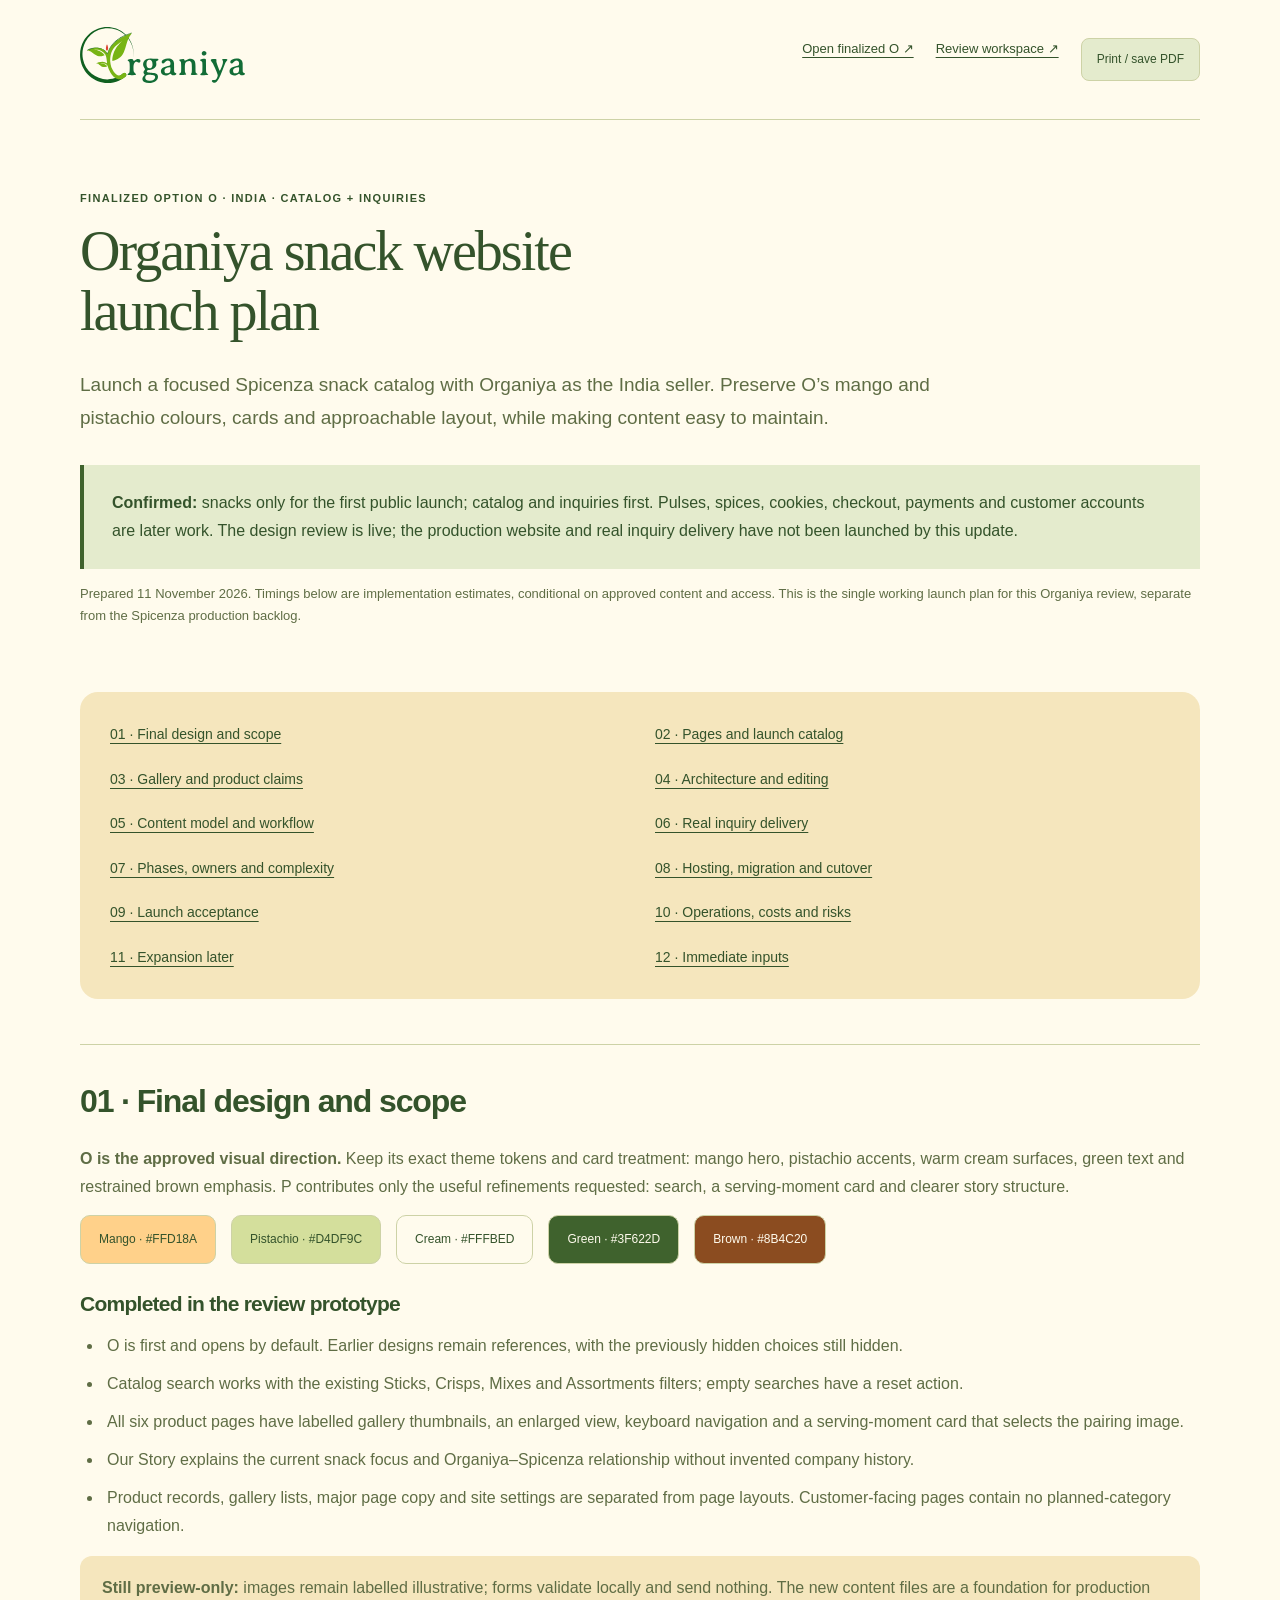
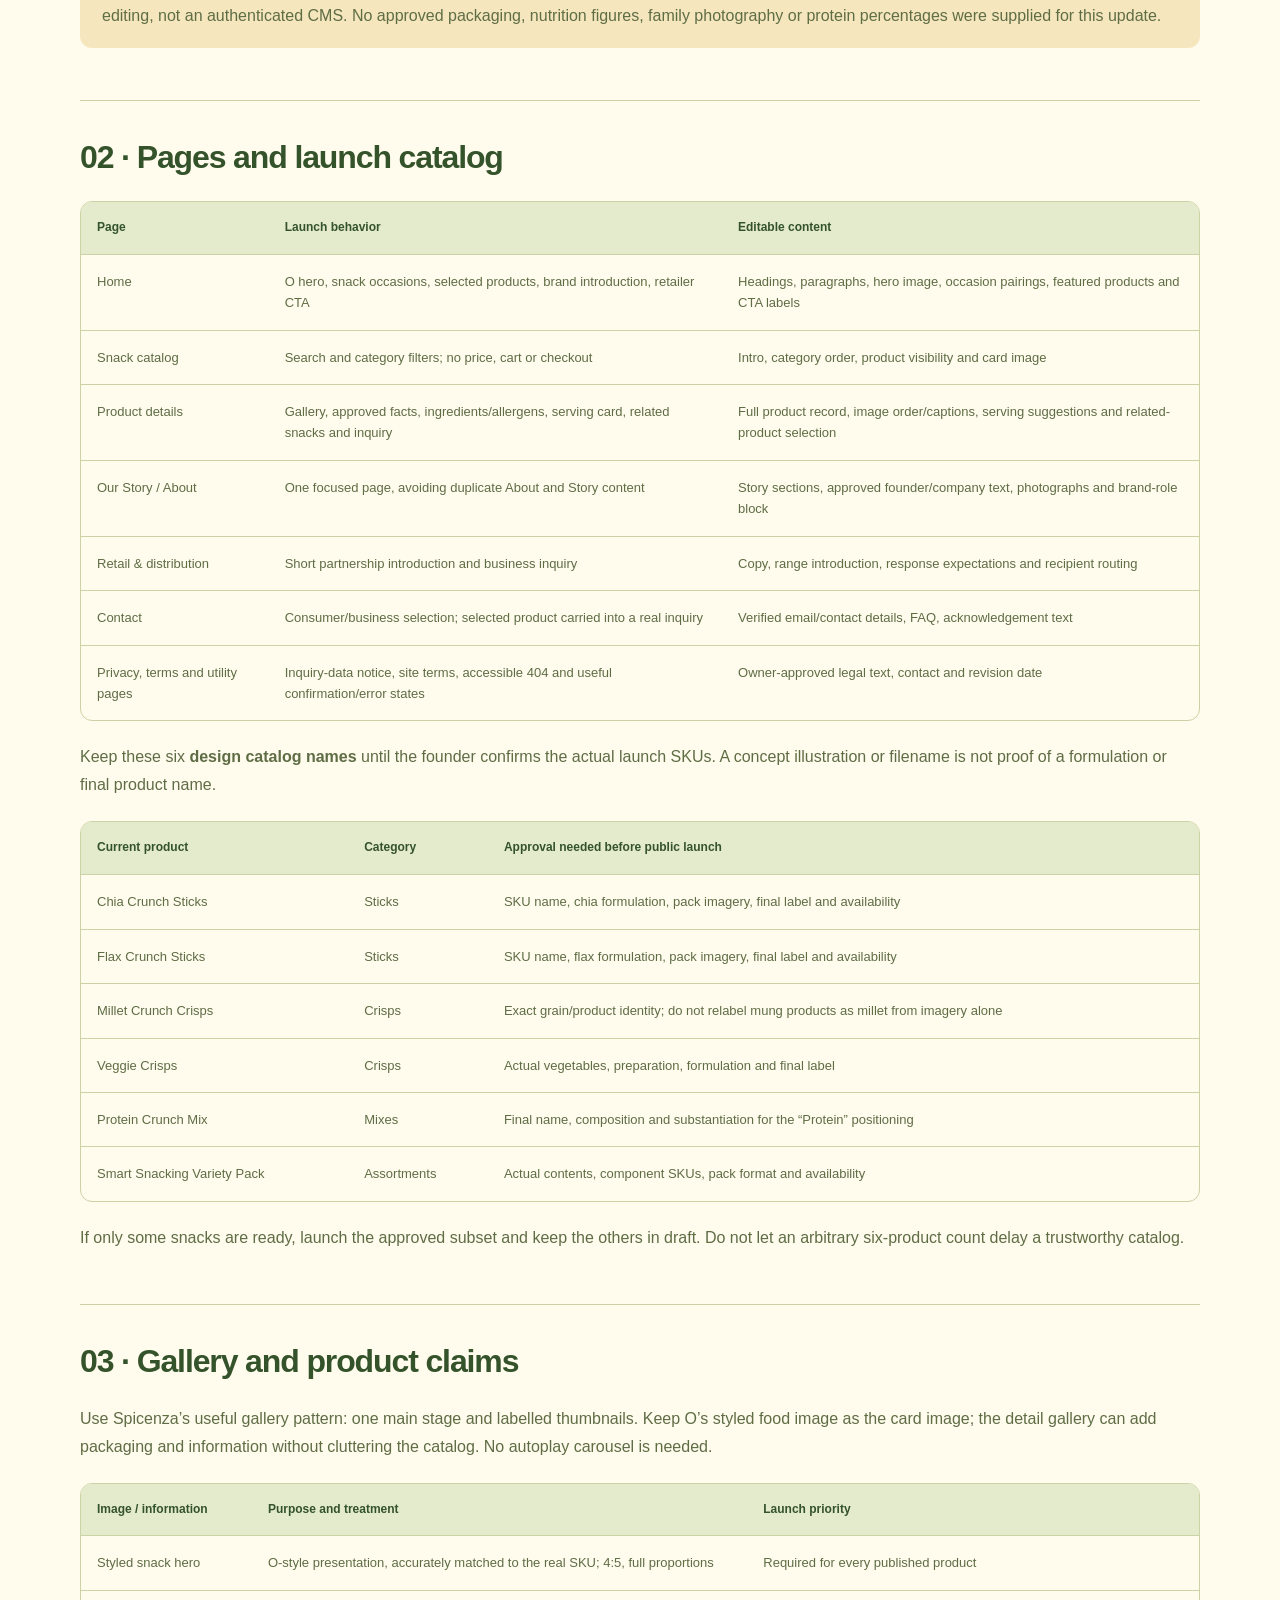
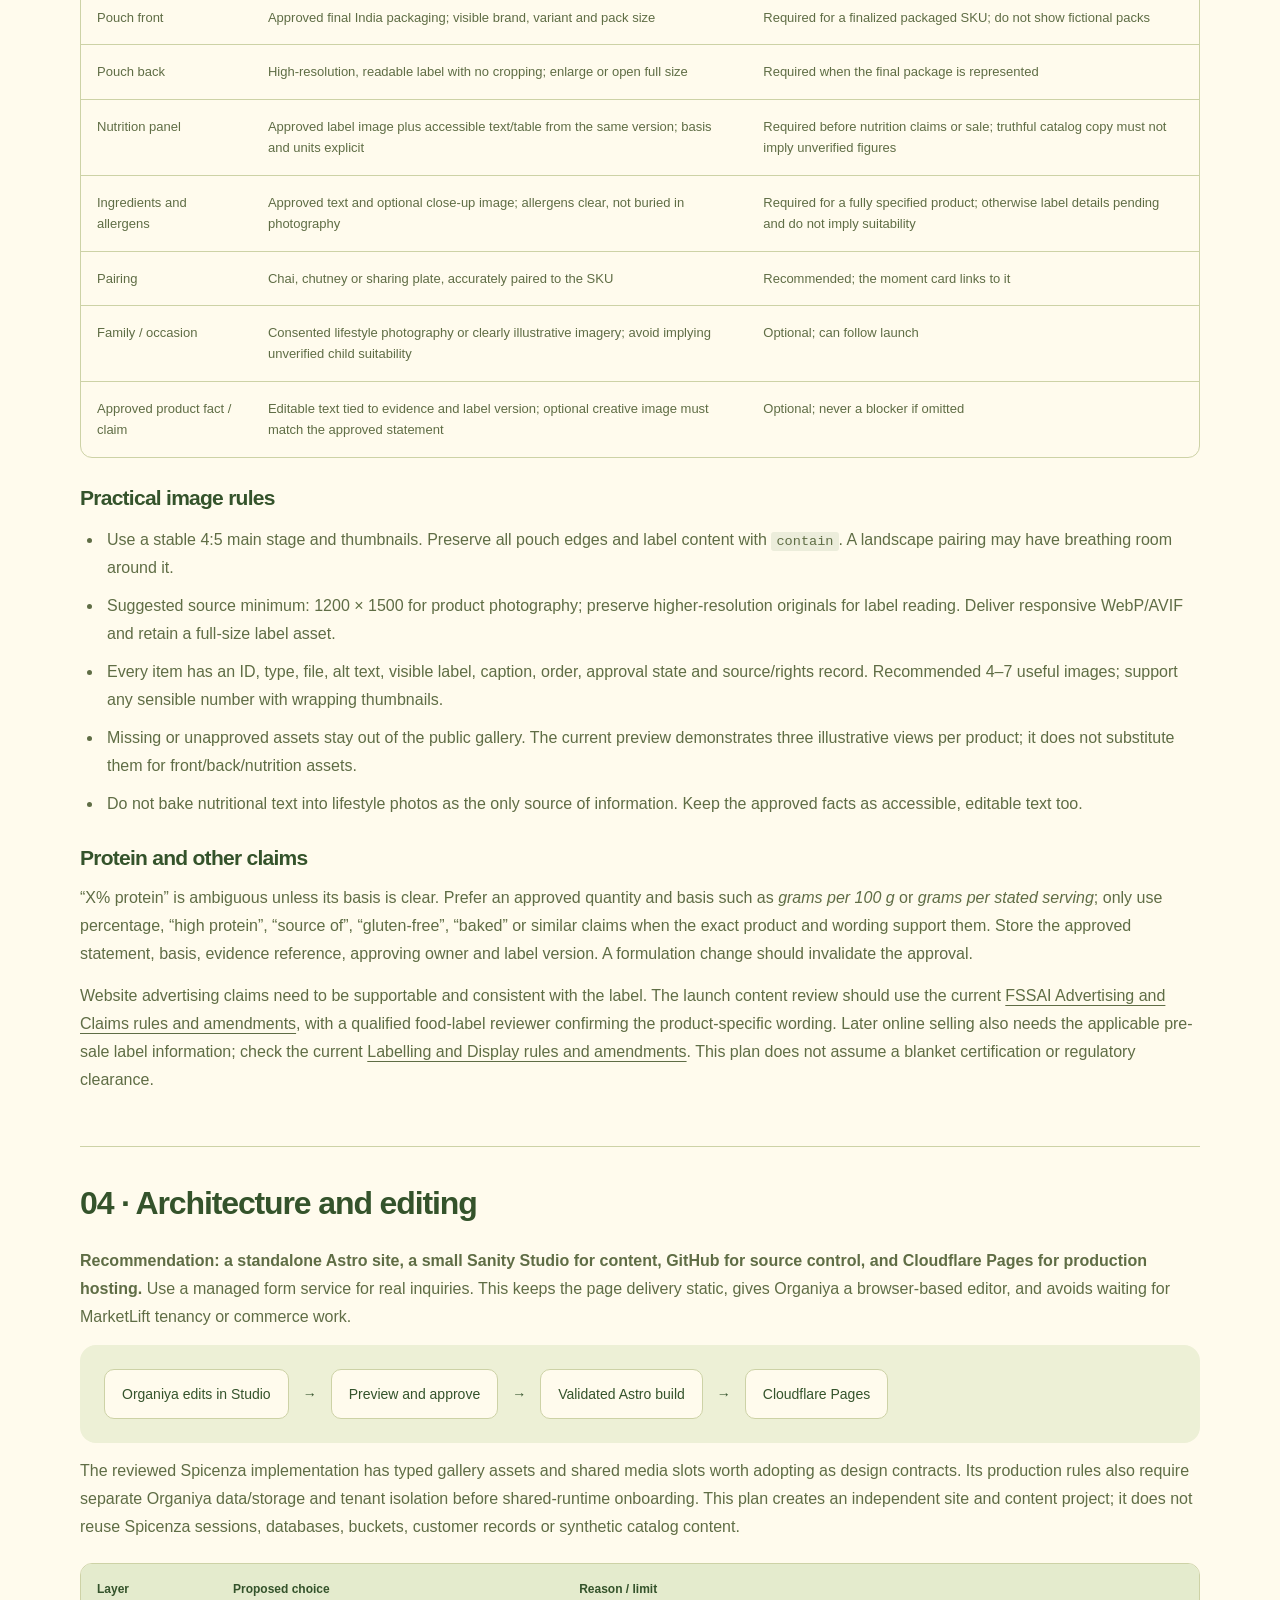
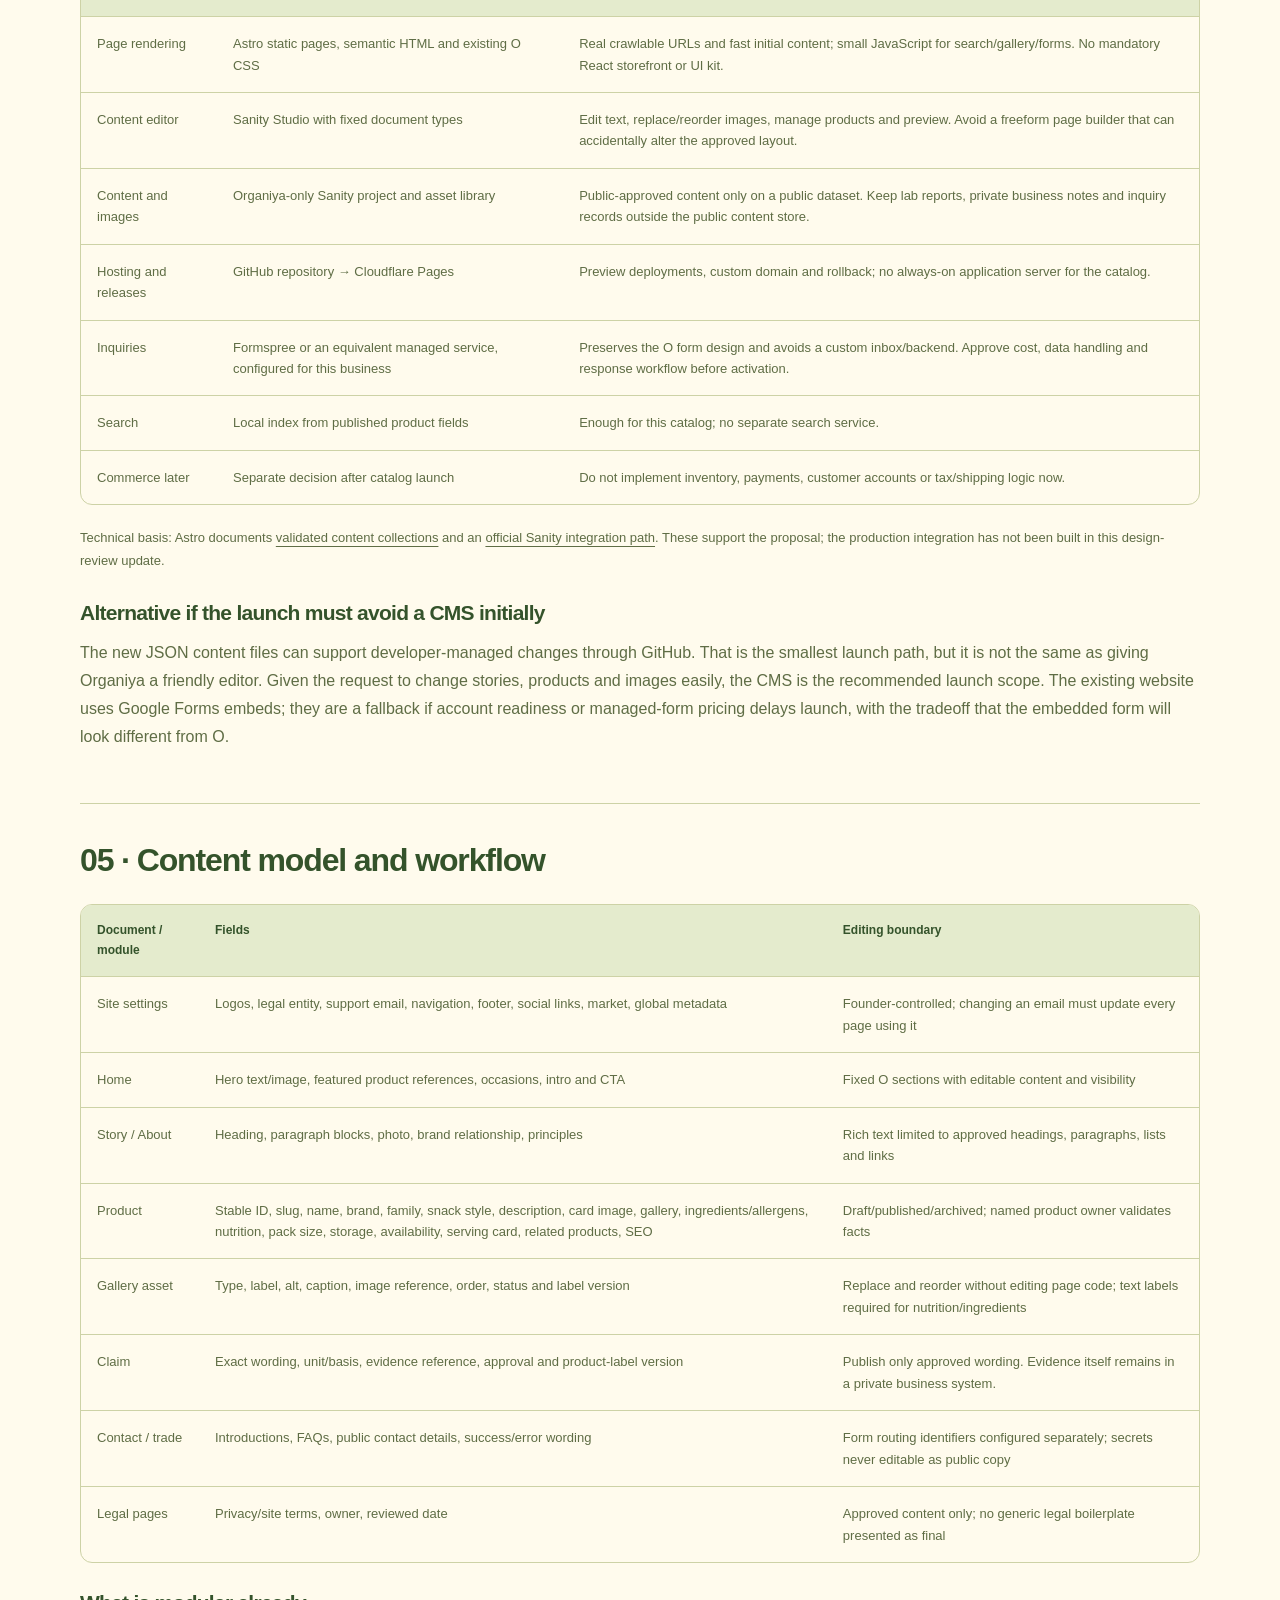
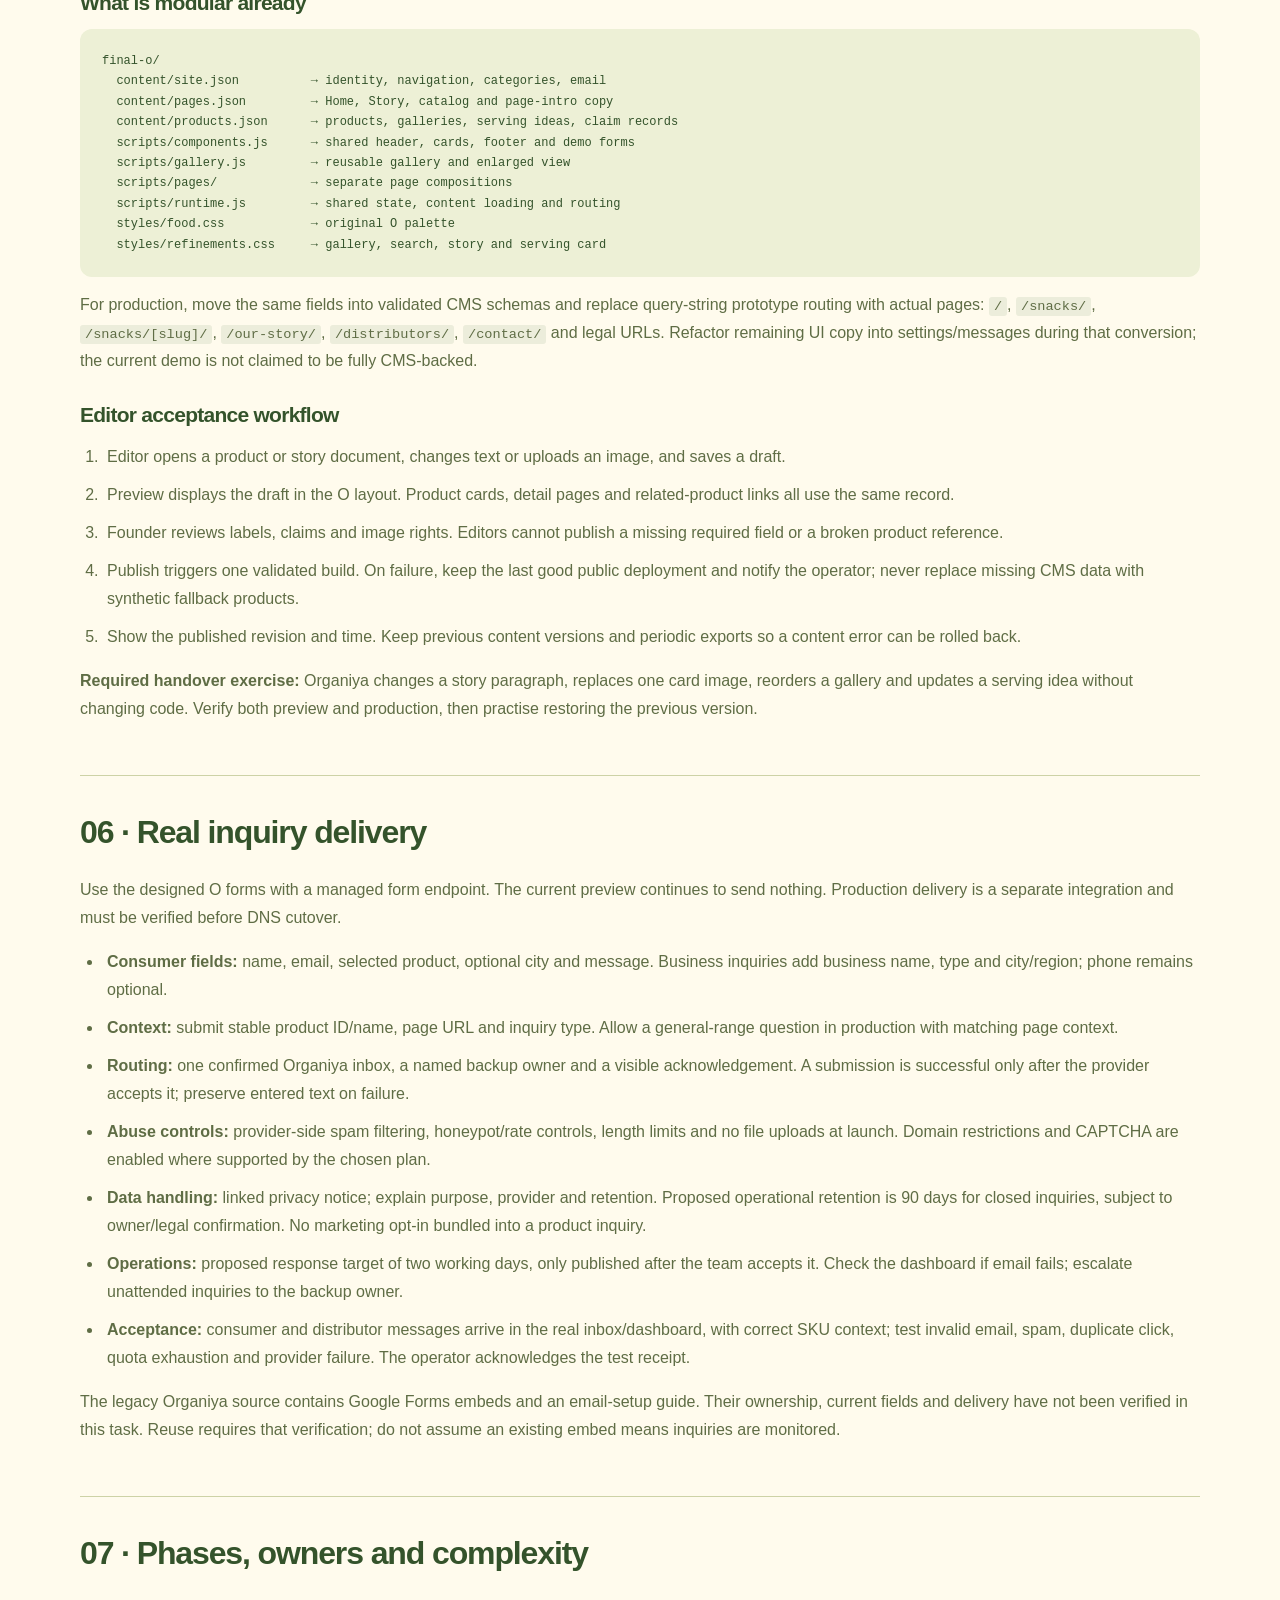
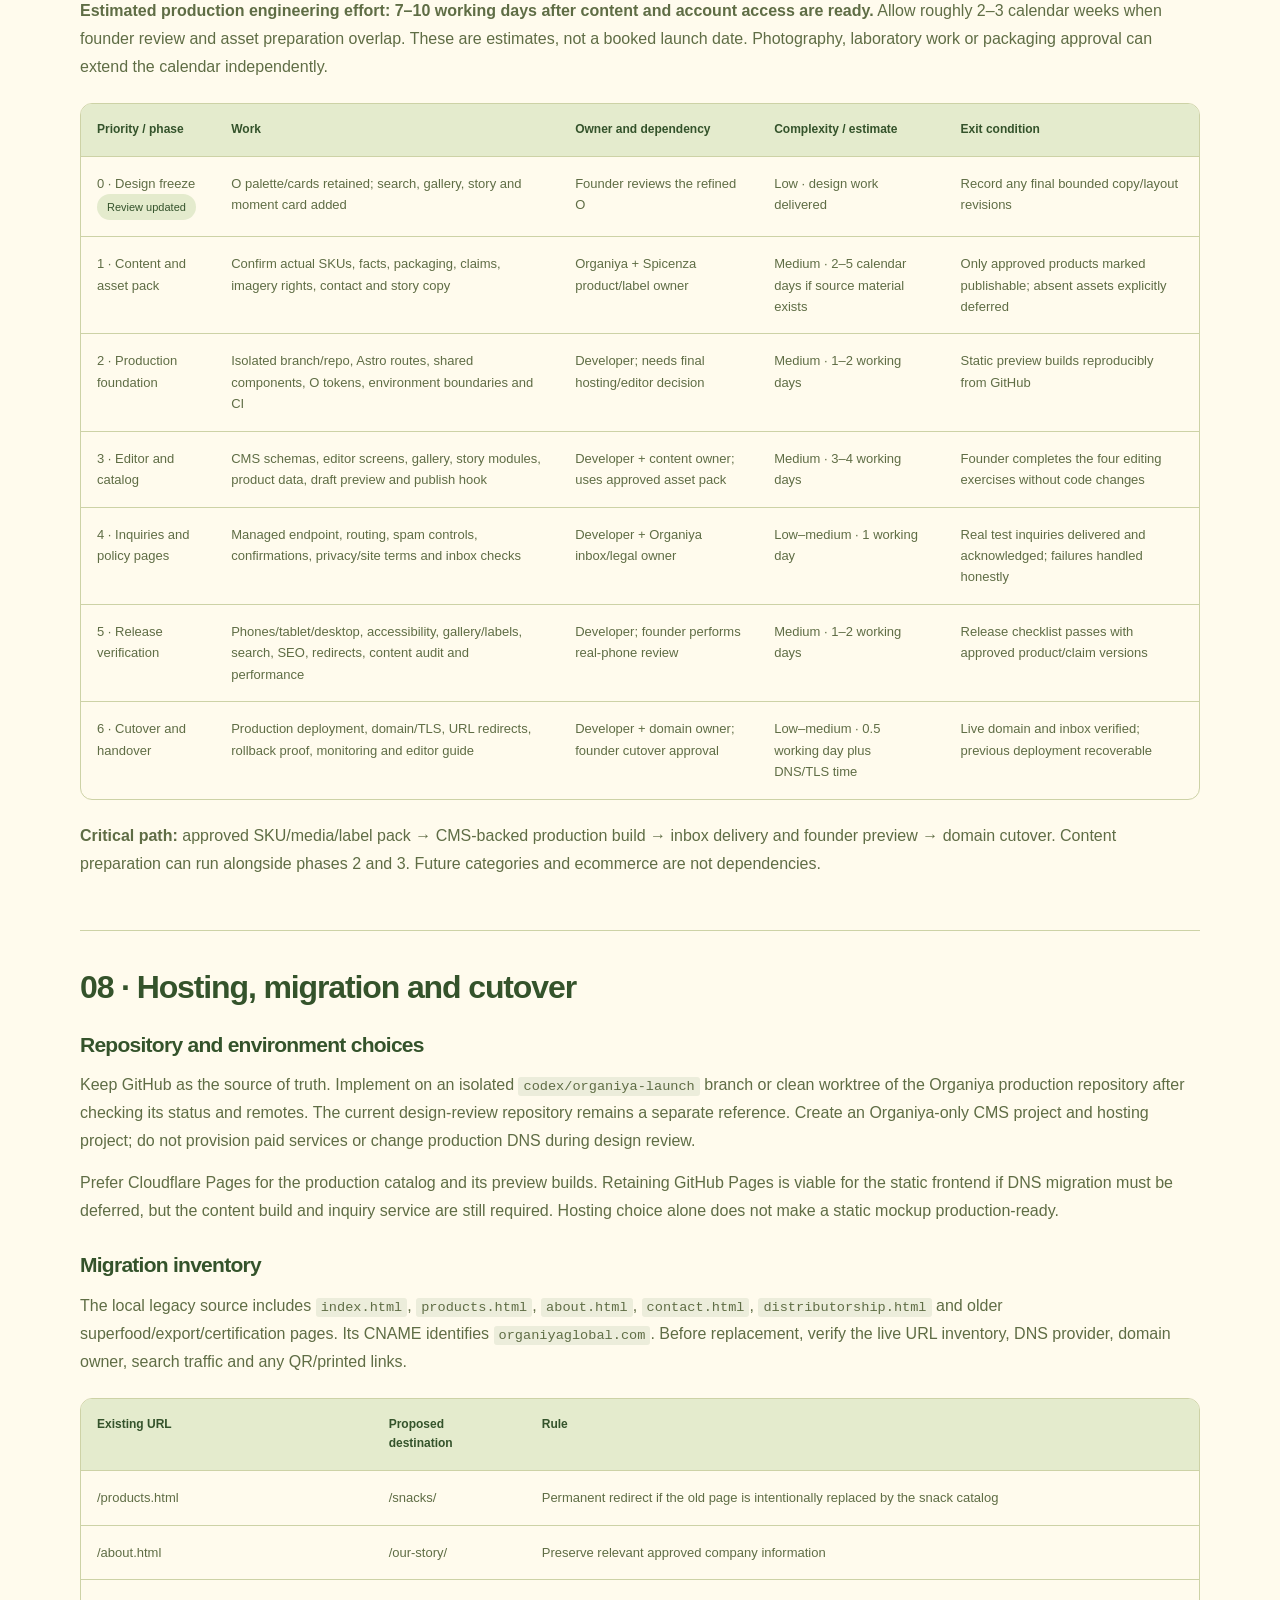
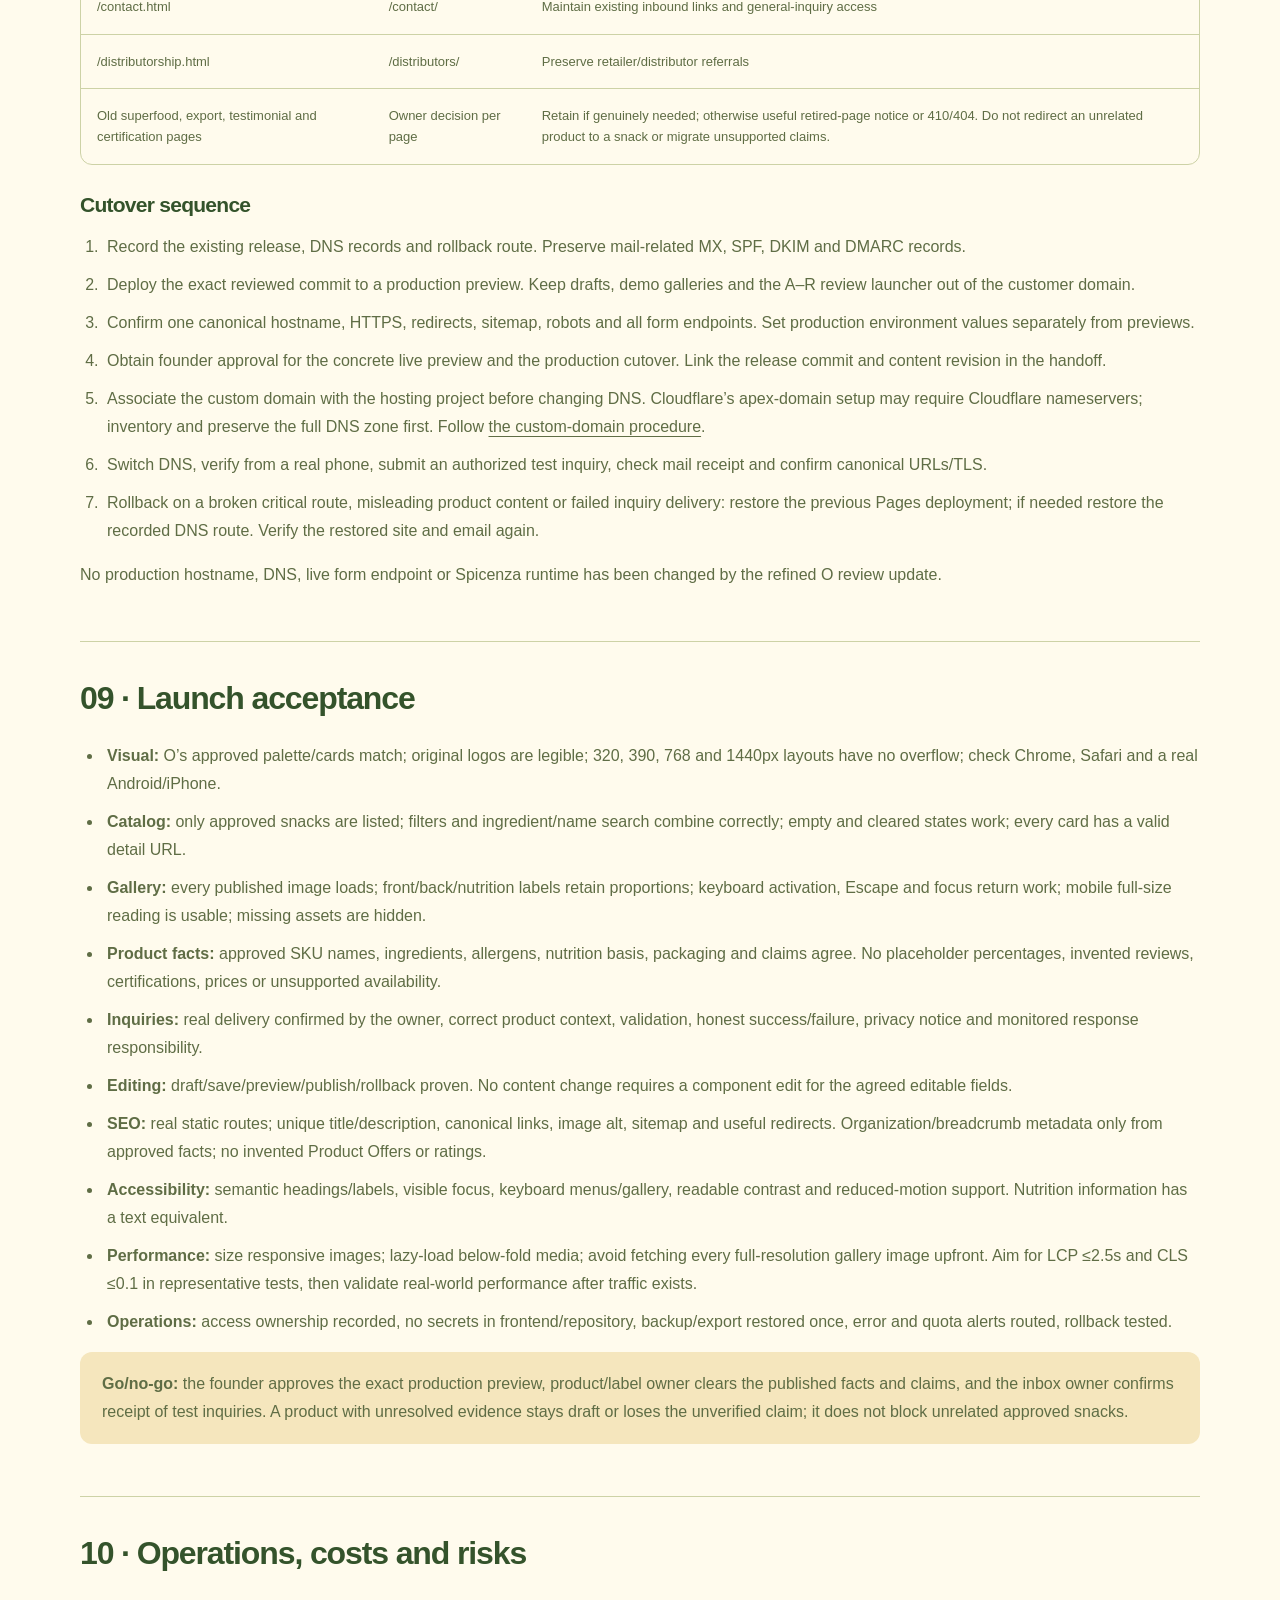
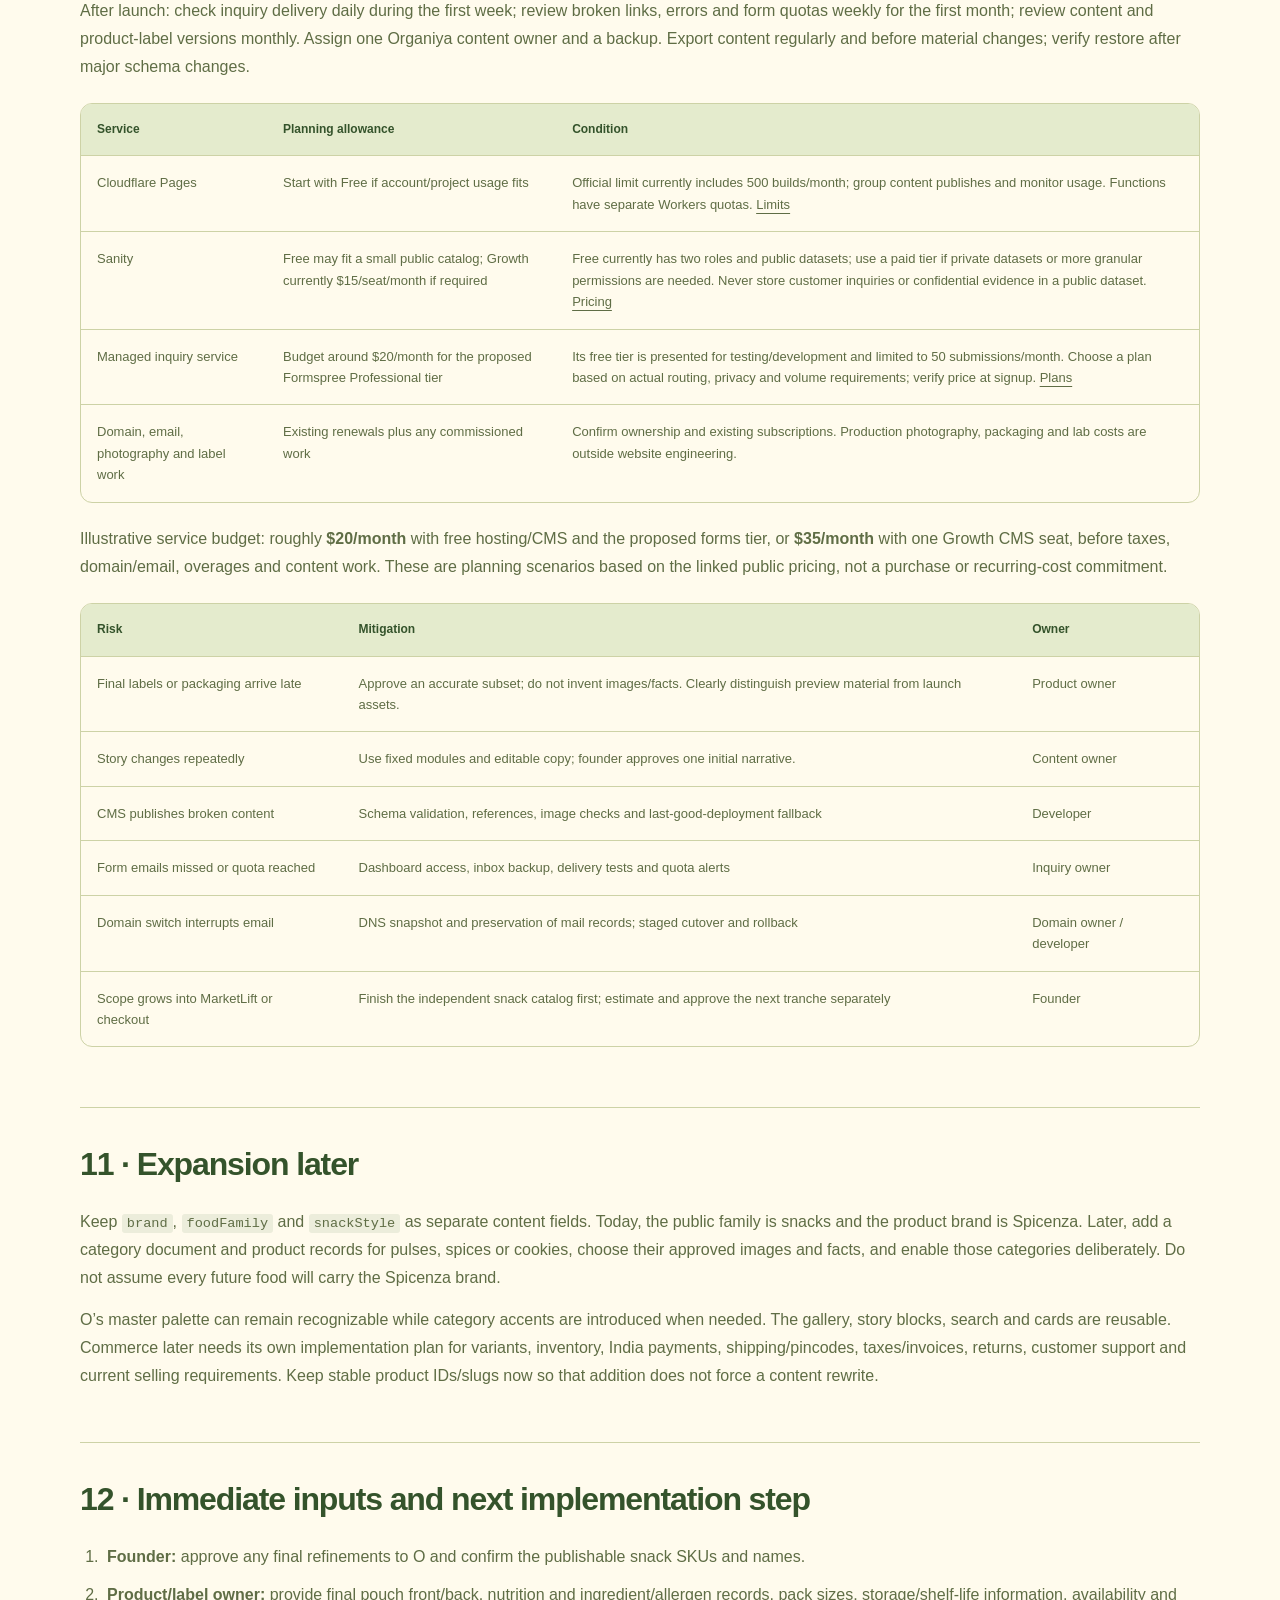
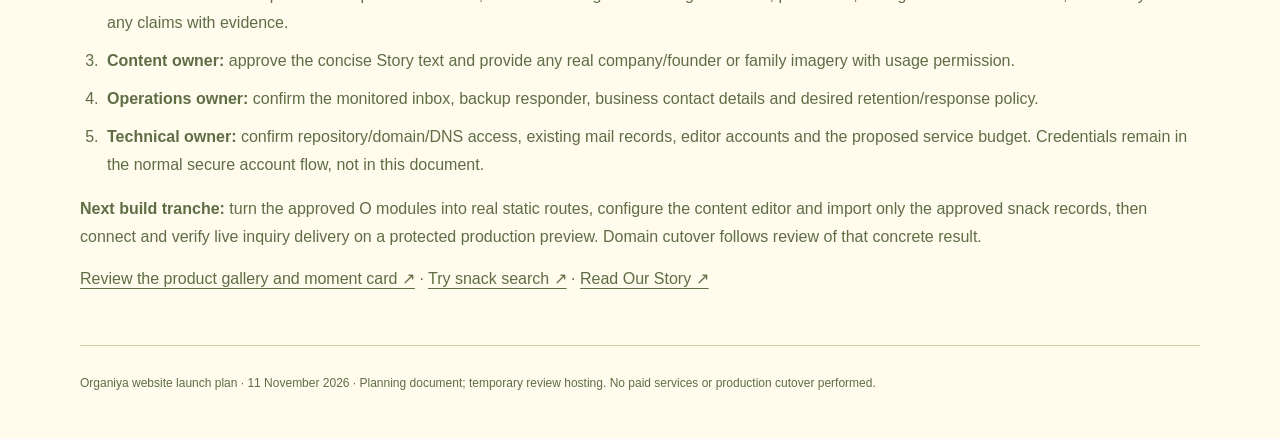
==== launch-plan.html @ dcb18a2d "Finalize Option O with modular content, product galleries and launch plan" ====
<!doctype html><html lang="en"><head><meta charset="utf-8"><meta name="viewport" content="width=device-width,initial-scale=1"><meta name="robots" content="noindex,nofollow,noarchive"><title>Organiya snack website launch plan</title><link rel="icon" href="assets/mark.svg"><style>
:root{--ink:#34532b;--muted:#5f6d45;--paper:#fffbed;--line:#cdd2a6;--sage:#e4ebcd;--mango:#ffd18a}*{box-sizing:border-box}html{scroll-behavior:smooth;scroll-padding-top:20px}body{margin:0;background:var(--paper);color:var(--ink);font:16px/1.75 -apple-system,BlinkMacSystemFont,'Helvetica Neue',Arial,sans-serif}a{color:inherit;text-underline-offset:4px}a:focus-visible,button:focus-visible{outline:3px solid #8b4c20;outline-offset:4px}header,main,footer{max-width:1120px;width:calc(100% - 64px);margin:auto}header{display:flex;justify-content:space-between;align-items:center;gap:25px;padding:27px 0;border-bottom:1px solid var(--line)}header img{width:165px;height:auto}header nav{display:flex;gap:22px;font-size:13px}h1,h2,h3{line-height:1.15;letter-spacing:-.035em}h1{font:56px/1.07 Georgia,serif;margin:14px 0 26px;max-width:850px}h2{font-size:32px;margin:0 0 25px}h3{font-size:21px;margin:28px 0 14px}p{margin:14px 0;color:var(--muted)}.intro{padding:55px 0 30px}.eyebrow{font-size:11px;letter-spacing:.12em;color:var(--ink);font-weight:600}.lead{font-size:19px;max-width:850px}.decision{padding:24px 28px;border-left:4px solid #3f622d;background:var(--sage);margin-top:30px}.decision p{margin:0;color:var(--ink)}.contents{display:grid;grid-template-columns:1fr 1fr;gap:10px 30px;padding:25px 30px;background:#f5e6bd;border-radius:18px;margin:20px 0 45px;font-size:14px}.contents a{padding:5px 0}section.chapter{padding:38px 0;border-top:1px solid var(--line)}.table-wrap{overflow:auto;margin:22px 0;border:1px solid var(--line);border-radius:12px}table{width:100%;border-collapse:collapse;font-size:13px;line-height:1.65}th,td{text-align:left;vertical-align:top;border-bottom:1px solid var(--line);padding:16px}th{background:var(--sage);font-size:12px;color:var(--ink)}tr:last-child td{border-bottom:0}td{color:var(--muted)}td strong{color:var(--ink)}ul,ol{padding-left:23px;color:var(--muted)}li{margin:10px 0;padding-left:4px}code{background:#eceddb;padding:2px 5px;border-radius:3px;font-size:.85em;overflow-wrap:anywhere}pre{white-space:pre-wrap;overflow-wrap:anywhere;line-height:1.7;background:#edf0d6;padding:22px;border-radius:12px;font-size:12px}.note{padding:18px 22px;background:#f5e6bd;border-radius:12px}.compact{font-size:13px}.flow{display:flex;flex-wrap:wrap;align-items:center;gap:14px;background:#edf0d6;padding:24px;border-radius:16px;font-size:14px}.flow span{background:var(--paper);border:1px solid var(--line);padding:12px 17px;border-radius:10px}.swatches{display:flex;gap:15px;flex-wrap:wrap}.swatches span{padding:13px 18px;border:1px solid var(--line);border-radius:10px;font-size:12px}.status{display:inline-block;padding:4px 10px;border-radius:15px;font-size:11px;background:var(--sage);color:var(--ink)}footer{border-top:1px solid var(--line);padding:27px 0 45px;font-size:12px;color:var(--muted)}button{border:1px solid var(--line);background:var(--sage);color:var(--ink);border-radius:8px;padding:10px 15px;font:inherit;font-size:12px;cursor:pointer}@media(max-width:700px){header,main,footer{width:calc(100% - 36px)}header{align-items:start}header img{width:125px}header nav{display:grid;gap:8px;font-size:11px}h1{font-size:39px}.intro{padding-top:34px}.lead{font-size:16px}.contents{grid-template-columns:1fr;padding:20px}.decision{padding:20px}h2{font-size:28px}h3{font-size:21px}body{font-size:15px}.table-wrap table{min-width:680px}.flow{gap:10px;padding:17px}.flow span{font-size:12px}.chapter{overflow-wrap:anywhere}}@media print{body{font-size:10pt;background:white;color:#222}header nav,.contents,button{display:none}header,main,footer{width:100%;max-width:none}h1{font-size:30pt}h2{font-size:20pt}.intro{padding:20px 0}section.chapter{padding:20px 0}h2,h3{break-after:avoid}tr,.decision,.note{break-inside:avoid}.table-wrap{overflow:visible}table{font-size:8.5pt}th,td{padding:9px}.table-wrap table{min-width:0}a{text-decoration:none}p,td,li{color:#333}}
</style></head><body><header><a href="./"><img src="assets/logo.svg" alt="Organiya"></a><nav aria-label="Plan navigation"><a href="final-o/site.html?design=o">Open finalized O ↗</a><a href="./">Review workspace ↗</a><button onclick="window.print()">Print / save PDF</button></nav></header><main>
<section class="intro"><p class="eyebrow">FINALIZED OPTION O · INDIA · CATALOG + INQUIRIES</p><h1>Organiya snack website<br>launch plan</h1><p class="lead">Launch a focused Spicenza snack catalog with Organiya as the India seller. Preserve O’s mango and pistachio colours, cards and approachable layout, while making content easy to maintain.</p><div class="decision"><p><strong>Confirmed:</strong> snacks only for the first public launch; catalog and inquiries first. Pulses, spices, cookies, checkout, payments and customer accounts are later work. The design review is live; the production website and real inquiry delivery have not been launched by this update.</p></div><p class="compact">Prepared 11 November 2026. Timings below are implementation estimates, conditional on approved content and access. This is the single working launch plan for this Organiya review, separate from the Spicenza production backlog.</p></section>
<nav class="contents" aria-label="Plan contents"><a href="#design">01 · Final design and scope</a><a href="#pages">02 · Pages and launch catalog</a><a href="#gallery">03 · Gallery and product claims</a><a href="#architecture">04 · Architecture and editing</a><a href="#content">05 · Content model and workflow</a><a href="#inquiries">06 · Real inquiry delivery</a><a href="#phases">07 · Phases, owners and complexity</a><a href="#cutover">08 · Hosting, migration and cutover</a><a href="#quality">09 · Launch acceptance</a><a href="#operations">10 · Operations, costs and risks</a><a href="#later">11 · Expansion later</a><a href="#inputs">12 · Immediate inputs</a></nav>
<section id="design" class="chapter"><h2>01 · Final design and scope</h2><p><strong>O is the approved visual direction.</strong> Keep its exact theme tokens and card treatment: mango hero, pistachio accents, warm cream surfaces, green text and restrained brown emphasis. P contributes only the useful refinements requested: search, a serving-moment card and clearer story structure.</p><div class="swatches"><span style="background:#ffd18a">Mango · #FFD18A</span><span style="background:#d4df9c">Pistachio · #D4DF9C</span><span style="background:#fffbed">Cream · #FFFBED</span><span style="background:#3f622d;color:#fffbed">Green · #3F622D</span><span style="background:#8b4c20;color:#fffbed">Brown · #8B4C20</span></div><h3>Completed in the review prototype</h3><ul><li>O is first and opens by default. Earlier designs remain references, with the previously hidden choices still hidden.</li><li>Catalog search works with the existing Sticks, Crisps, Mixes and Assortments filters; empty searches have a reset action.</li><li>All six product pages have labelled gallery thumbnails, an enlarged view, keyboard navigation and a serving-moment card that selects the pairing image.</li><li>Our Story explains the current snack focus and Organiya–Spicenza relationship without invented company history.</li><li>Product records, gallery lists, major page copy and site settings are separated from page layouts. Customer-facing pages contain no planned-category navigation.</li></ul><p class="note"><strong>Still preview-only:</strong> images remain labelled illustrative; forms validate locally and send nothing. The new content files are a foundation for production editing, not an authenticated CMS. No approved packaging, nutrition figures, family photography or protein percentages were supplied for this update.</p></section>
<section id="pages" class="chapter"><h2>02 · Pages and launch catalog</h2><div class="table-wrap"><table><thead><tr><th>Page</th><th>Launch behavior</th><th>Editable content</th></tr></thead><tbody><tr><td>Home</td><td>O hero, snack occasions, selected products, brand introduction, retailer CTA</td><td>Headings, paragraphs, hero image, occasion pairings, featured products and CTA labels</td></tr><tr><td>Snack catalog</td><td>Search and category filters; no price, cart or checkout</td><td>Intro, category order, product visibility and card image</td></tr><tr><td>Product details</td><td>Gallery, approved facts, ingredients/allergens, serving card, related snacks and inquiry</td><td>Full product record, image order/captions, serving suggestions and related-product selection</td></tr><tr><td>Our Story / About</td><td>One focused page, avoiding duplicate About and Story content</td><td>Story sections, approved founder/company text, photographs and brand-role block</td></tr><tr><td>Retail & distribution</td><td>Short partnership introduction and business inquiry</td><td>Copy, range introduction, response expectations and recipient routing</td></tr><tr><td>Contact</td><td>Consumer/business selection; selected product carried into a real inquiry</td><td>Verified email/contact details, FAQ, acknowledgement text</td></tr><tr><td>Privacy, terms and utility pages</td><td>Inquiry-data notice, site terms, accessible 404 and useful confirmation/error states</td><td>Owner-approved legal text, contact and revision date</td></tr></tbody></table></div><p>Keep these six <strong>design catalog names</strong> until the founder confirms the actual launch SKUs. A concept illustration or filename is not proof of a formulation or final product name.</p><div class="table-wrap"><table><thead><tr><th>Current product</th><th>Category</th><th>Approval needed before public launch</th></tr></thead><tbody><tr><td>Chia Crunch Sticks</td><td>Sticks</td><td>SKU name, chia formulation, pack imagery, final label and availability</td></tr><tr><td>Flax Crunch Sticks</td><td>Sticks</td><td>SKU name, flax formulation, pack imagery, final label and availability</td></tr><tr><td>Millet Crunch Crisps</td><td>Crisps</td><td>Exact grain/product identity; do not relabel mung products as millet from imagery alone</td></tr><tr><td>Veggie Crisps</td><td>Crisps</td><td>Actual vegetables, preparation, formulation and final label</td></tr><tr><td>Protein Crunch Mix</td><td>Mixes</td><td>Final name, composition and substantiation for the “Protein” positioning</td></tr><tr><td>Smart Snacking Variety Pack</td><td>Assortments</td><td>Actual contents, component SKUs, pack format and availability</td></tr></tbody></table></div><p>If only some snacks are ready, launch the approved subset and keep the others in draft. Do not let an arbitrary six-product count delay a trustworthy catalog.</p></section>
<section id="gallery" class="chapter"><h2>03 · Gallery and product claims</h2><p>Use Spicenza’s useful gallery pattern: one main stage and labelled thumbnails. Keep O’s styled food image as the card image; the detail gallery can add packaging and information without cluttering the catalog. No autoplay carousel is needed.</p><div class="table-wrap"><table><thead><tr><th>Image / information</th><th>Purpose and treatment</th><th>Launch priority</th></tr></thead><tbody><tr><td>Styled snack hero</td><td>O-style presentation, accurately matched to the real SKU; 4:5, full proportions</td><td>Required for every published product</td></tr><tr><td>Pouch front</td><td>Approved final India packaging; visible brand, variant and pack size</td><td>Required for a finalized packaged SKU; do not show fictional packs</td></tr><tr><td>Pouch back</td><td>High-resolution, readable label with no cropping; enlarge or open full size</td><td>Required when the final package is represented</td></tr><tr><td>Nutrition panel</td><td>Approved label image plus accessible text/table from the same version; basis and units explicit</td><td>Required before nutrition claims or sale; truthful catalog copy must not imply unverified figures</td></tr><tr><td>Ingredients and allergens</td><td>Approved text and optional close-up image; allergens clear, not buried in photography</td><td>Required for a fully specified product; otherwise label details pending and do not imply suitability</td></tr><tr><td>Pairing</td><td>Chai, chutney or sharing plate, accurately paired to the SKU</td><td>Recommended; the moment card links to it</td></tr><tr><td>Family / occasion</td><td>Consented lifestyle photography or clearly illustrative imagery; avoid implying unverified child suitability</td><td>Optional; can follow launch</td></tr><tr><td>Approved product fact / claim</td><td>Editable text tied to evidence and label version; optional creative image must match the approved statement</td><td>Optional; never a blocker if omitted</td></tr></tbody></table></div><h3>Practical image rules</h3><ul><li>Use a stable 4:5 main stage and thumbnails. Preserve all pouch edges and label content with <code>contain</code>. A landscape pairing may have breathing room around it.</li><li>Suggested source minimum: 1200 × 1500 for product photography; preserve higher-resolution originals for label reading. Deliver responsive WebP/AVIF and retain a full-size label asset.</li><li>Every item has an ID, type, file, alt text, visible label, caption, order, approval state and source/rights record. Recommended 4–7 useful images; support any sensible number with wrapping thumbnails.</li><li>Missing or unapproved assets stay out of the public gallery. The current preview demonstrates three illustrative views per product; it does not substitute them for front/back/nutrition assets.</li><li>Do not bake nutritional text into lifestyle photos as the only source of information. Keep the approved facts as accessible, editable text too.</li></ul><h3>Protein and other claims</h3><p>“X% protein” is ambiguous unless its basis is clear. Prefer an approved quantity and basis such as <em>grams per 100 g</em> or <em>grams per stated serving</em>; only use percentage, “high protein”, “source of”, “gluten-free”, “baked” or similar claims when the exact product and wording support them. Store the approved statement, basis, evidence reference, approving owner and label version. A formulation change should invalidate the approval.</p><p>Website advertising claims need to be supportable and consistent with the label. The launch content review should use the current <a href="https://fssai.gov.in/food-law/regulations/amendments/advertising-claims">FSSAI Advertising and Claims rules and amendments</a>, with a qualified food-label reviewer confirming the product-specific wording. Later online selling also needs the applicable pre-sale label information; check the current <a href="https://www.fssai.gov.in/food-law/regulations/amendments/labelling-display">Labelling and Display rules and amendments</a>. This plan does not assume a blanket certification or regulatory clearance.</p></section>
<section id="architecture" class="chapter"><h2>04 · Architecture and editing</h2><p><strong>Recommendation: a standalone Astro site, a small Sanity Studio for content, GitHub for source control, and Cloudflare Pages for production hosting.</strong> Use a managed form service for real inquiries. This keeps the page delivery static, gives Organiya a browser-based editor, and avoids waiting for MarketLift tenancy or commerce work.</p><div class="flow" aria-label="Proposed content publishing flow"><span>Organiya edits in Studio</span> → <span>Preview and approve</span> → <span>Validated Astro build</span> → <span>Cloudflare Pages</span></div><p>The reviewed Spicenza implementation has typed gallery assets and shared media slots worth adopting as design contracts. Its production rules also require separate Organiya data/storage and tenant isolation before shared-runtime onboarding. This plan creates an independent site and content project; it does not reuse Spicenza sessions, databases, buckets, customer records or synthetic catalog content.</p><div class="table-wrap"><table><thead><tr><th>Layer</th><th>Proposed choice</th><th>Reason / limit</th></tr></thead><tbody><tr><td>Page rendering</td><td>Astro static pages, semantic HTML and existing O CSS</td><td>Real crawlable URLs and fast initial content; small JavaScript for search/gallery/forms. No mandatory React storefront or UI kit.</td></tr><tr><td>Content editor</td><td>Sanity Studio with fixed document types</td><td>Edit text, replace/reorder images, manage products and preview. Avoid a freeform page builder that can accidentally alter the approved layout.</td></tr><tr><td>Content and images</td><td>Organiya-only Sanity project and asset library</td><td>Public-approved content only on a public dataset. Keep lab reports, private business notes and inquiry records outside the public content store.</td></tr><tr><td>Hosting and releases</td><td>GitHub repository → Cloudflare Pages</td><td>Preview deployments, custom domain and rollback; no always-on application server for the catalog.</td></tr><tr><td>Inquiries</td><td>Formspree or an equivalent managed service, configured for this business</td><td>Preserves the O form design and avoids a custom inbox/backend. Approve cost, data handling and response workflow before activation.</td></tr><tr><td>Search</td><td>Local index from published product fields</td><td>Enough for this catalog; no separate search service.</td></tr><tr><td>Commerce later</td><td>Separate decision after catalog launch</td><td>Do not implement inventory, payments, customer accounts or tax/shipping logic now.</td></tr></tbody></table></div><p class="compact">Technical basis: Astro documents <a href="https://docs.astro.build/en/guides/content-collections/">validated content collections</a> and an <a href="https://docs.astro.build/en/guides/cms/sanity/">official Sanity integration path</a>. These support the proposal; the production integration has not been built in this design-review update.</p><h3>Alternative if the launch must avoid a CMS initially</h3><p>The new JSON content files can support developer-managed changes through GitHub. That is the smallest launch path, but it is not the same as giving Organiya a friendly editor. Given the request to change stories, products and images easily, the CMS is the recommended launch scope. The existing website uses Google Forms embeds; they are a fallback if account readiness or managed-form pricing delays launch, with the tradeoff that the embedded form will look different from O.</p></section>
<section id="content" class="chapter"><h2>05 · Content model and workflow</h2><div class="table-wrap"><table><thead><tr><th>Document / module</th><th>Fields</th><th>Editing boundary</th></tr></thead><tbody><tr><td>Site settings</td><td>Logos, legal entity, support email, navigation, footer, social links, market, global metadata</td><td>Founder-controlled; changing an email must update every page using it</td></tr><tr><td>Home</td><td>Hero text/image, featured product references, occasions, intro and CTA</td><td>Fixed O sections with editable content and visibility</td></tr><tr><td>Story / About</td><td>Heading, paragraph blocks, photo, brand relationship, principles</td><td>Rich text limited to approved headings, paragraphs, lists and links</td></tr><tr><td>Product</td><td>Stable ID, slug, name, brand, family, snack style, description, card image, gallery, ingredients/allergens, nutrition, pack size, storage, availability, serving card, related products, SEO</td><td>Draft/published/archived; named product owner validates facts</td></tr><tr><td>Gallery asset</td><td>Type, label, alt, caption, image reference, order, status and label version</td><td>Replace and reorder without editing page code; text labels required for nutrition/ingredients</td></tr><tr><td>Claim</td><td>Exact wording, unit/basis, evidence reference, approval and product-label version</td><td>Publish only approved wording. Evidence itself remains in a private business system.</td></tr><tr><td>Contact / trade</td><td>Introductions, FAQs, public contact details, success/error wording</td><td>Form routing identifiers configured separately; secrets never editable as public copy</td></tr><tr><td>Legal pages</td><td>Privacy/site terms, owner, reviewed date</td><td>Approved content only; no generic legal boilerplate presented as final</td></tr></tbody></table></div><h3>What is modular already</h3><pre>final-o/
  content/site.json          → identity, navigation, categories, email
  content/pages.json         → Home, Story, catalog and page-intro copy
  content/products.json      → products, galleries, serving ideas, claim records
  scripts/components.js      → shared header, cards, footer and demo forms
  scripts/gallery.js         → reusable gallery and enlarged view
  scripts/pages/             → separate page compositions
  scripts/runtime.js         → shared state, content loading and routing
  styles/food.css            → original O palette
  styles/refinements.css     → gallery, search, story and serving card</pre><p>For production, move the same fields into validated CMS schemas and replace query-string prototype routing with actual pages: <code>/</code>, <code>/snacks/</code>, <code>/snacks/[slug]/</code>, <code>/our-story/</code>, <code>/distributors/</code>, <code>/contact/</code> and legal URLs. Refactor remaining UI copy into settings/messages during that conversion; the current demo is not claimed to be fully CMS-backed.</p><h3>Editor acceptance workflow</h3><ol><li>Editor opens a product or story document, changes text or uploads an image, and saves a draft.</li><li>Preview displays the draft in the O layout. Product cards, detail pages and related-product links all use the same record.</li><li>Founder reviews labels, claims and image rights. Editors cannot publish a missing required field or a broken product reference.</li><li>Publish triggers one validated build. On failure, keep the last good public deployment and notify the operator; never replace missing CMS data with synthetic fallback products.</li><li>Show the published revision and time. Keep previous content versions and periodic exports so a content error can be rolled back.</li></ol><p><strong>Required handover exercise:</strong> Organiya changes a story paragraph, replaces one card image, reorders a gallery and updates a serving idea without changing code. Verify both preview and production, then practise restoring the previous version.</p></section>
<section id="inquiries" class="chapter"><h2>06 · Real inquiry delivery</h2><p>Use the designed O forms with a managed form endpoint. The current preview continues to send nothing. Production delivery is a separate integration and must be verified before DNS cutover.</p><ul><li><strong>Consumer fields:</strong> name, email, selected product, optional city and message. Business inquiries add business name, type and city/region; phone remains optional.</li><li><strong>Context:</strong> submit stable product ID/name, page URL and inquiry type. Allow a general-range question in production with matching page context.</li><li><strong>Routing:</strong> one confirmed Organiya inbox, a named backup owner and a visible acknowledgement. A submission is successful only after the provider accepts it; preserve entered text on failure.</li><li><strong>Abuse controls:</strong> provider-side spam filtering, honeypot/rate controls, length limits and no file uploads at launch. Domain restrictions and CAPTCHA are enabled where supported by the chosen plan.</li><li><strong>Data handling:</strong> linked privacy notice; explain purpose, provider and retention. Proposed operational retention is 90 days for closed inquiries, subject to owner/legal confirmation. No marketing opt-in bundled into a product inquiry.</li><li><strong>Operations:</strong> proposed response target of two working days, only published after the team accepts it. Check the dashboard if email fails; escalate unattended inquiries to the backup owner.</li><li><strong>Acceptance:</strong> consumer and distributor messages arrive in the real inbox/dashboard, with correct SKU context; test invalid email, spam, duplicate click, quota exhaustion and provider failure. The operator acknowledges the test receipt.</li></ul><p>The legacy Organiya source contains Google Forms embeds and an email-setup guide. Their ownership, current fields and delivery have not been verified in this task. Reuse requires that verification; do not assume an existing embed means inquiries are monitored.</p></section>
<section id="phases" class="chapter"><h2>07 · Phases, owners and complexity</h2><p><strong>Estimated production engineering effort: 7–10 working days after content and account access are ready.</strong> Allow roughly 2–3 calendar weeks when founder review and asset preparation overlap. These are estimates, not a booked launch date. Photography, laboratory work or packaging approval can extend the calendar independently.</p><div class="table-wrap"><table><thead><tr><th>Priority / phase</th><th>Work</th><th>Owner and dependency</th><th>Complexity / estimate</th><th>Exit condition</th></tr></thead><tbody><tr><td>0 · Design freeze<br><span class="status">Review updated</span></td><td>O palette/cards retained; search, gallery, story and moment card added</td><td>Founder reviews the refined O</td><td>Low · design work delivered</td><td>Record any final bounded copy/layout revisions</td></tr><tr><td>1 · Content and asset pack</td><td>Confirm actual SKUs, facts, packaging, claims, imagery rights, contact and story copy</td><td>Organiya + Spicenza product/label owner</td><td>Medium · 2–5 calendar days if source material exists</td><td>Only approved products marked publishable; absent assets explicitly deferred</td></tr><tr><td>2 · Production foundation</td><td>Isolated branch/repo, Astro routes, shared components, O tokens, environment boundaries and CI</td><td>Developer; needs final hosting/editor decision</td><td>Medium · 1–2 working days</td><td>Static preview builds reproducibly from GitHub</td></tr><tr><td>3 · Editor and catalog</td><td>CMS schemas, editor screens, gallery, story modules, product data, draft preview and publish hook</td><td>Developer + content owner; uses approved asset pack</td><td>Medium · 3–4 working days</td><td>Founder completes the four editing exercises without code changes</td></tr><tr><td>4 · Inquiries and policy pages</td><td>Managed endpoint, routing, spam controls, confirmations, privacy/site terms and inbox checks</td><td>Developer + Organiya inbox/legal owner</td><td>Low–medium · 1 working day</td><td>Real test inquiries delivered and acknowledged; failures handled honestly</td></tr><tr><td>5 · Release verification</td><td>Phones/tablet/desktop, accessibility, gallery/labels, search, SEO, redirects, content audit and performance</td><td>Developer; founder performs real-phone review</td><td>Medium · 1–2 working days</td><td>Release checklist passes with approved product/claim versions</td></tr><tr><td>6 · Cutover and handover</td><td>Production deployment, domain/TLS, URL redirects, rollback proof, monitoring and editor guide</td><td>Developer + domain owner; founder cutover approval</td><td>Low–medium · 0.5 working day plus DNS/TLS time</td><td>Live domain and inbox verified; previous deployment recoverable</td></tr></tbody></table></div><p><strong>Critical path:</strong> approved SKU/media/label pack → CMS-backed production build → inbox delivery and founder preview → domain cutover. Content preparation can run alongside phases 2 and 3. Future categories and ecommerce are not dependencies.</p></section>
<section id="cutover" class="chapter"><h2>08 · Hosting, migration and cutover</h2><h3>Repository and environment choices</h3><p>Keep GitHub as the source of truth. Implement on an isolated <code>codex/organiya-launch</code> branch or clean worktree of the Organiya production repository after checking its status and remotes. The current design-review repository remains a separate reference. Create an Organiya-only CMS project and hosting project; do not provision paid services or change production DNS during design review.</p><p>Prefer Cloudflare Pages for the production catalog and its preview builds. Retaining GitHub Pages is viable for the static frontend if DNS migration must be deferred, but the content build and inquiry service are still required. Hosting choice alone does not make a static mockup production-ready.</p><h3>Migration inventory</h3><p>The local legacy source includes <code>index.html</code>, <code>products.html</code>, <code>about.html</code>, <code>contact.html</code>, <code>distributorship.html</code> and older superfood/export/certification pages. Its CNAME identifies <code>organiyaglobal.com</code>. Before replacement, verify the live URL inventory, DNS provider, domain owner, search traffic and any QR/printed links.</p><div class="table-wrap"><table><thead><tr><th>Existing URL</th><th>Proposed destination</th><th>Rule</th></tr></thead><tbody><tr><td>/products.html</td><td>/snacks/</td><td>Permanent redirect if the old page is intentionally replaced by the snack catalog</td></tr><tr><td>/about.html</td><td>/our-story/</td><td>Preserve relevant approved company information</td></tr><tr><td>/contact.html</td><td>/contact/</td><td>Maintain existing inbound links and general-inquiry access</td></tr><tr><td>/distributorship.html</td><td>/distributors/</td><td>Preserve retailer/distributor referrals</td></tr><tr><td>Old superfood, export, testimonial and certification pages</td><td>Owner decision per page</td><td>Retain if genuinely needed; otherwise useful retired-page notice or 410/404. Do not redirect an unrelated product to a snack or migrate unsupported claims.</td></tr></tbody></table></div><h3>Cutover sequence</h3><ol><li>Record the existing release, DNS records and rollback route. Preserve mail-related MX, SPF, DKIM and DMARC records.</li><li>Deploy the exact reviewed commit to a production preview. Keep drafts, demo galleries and the A–R review launcher out of the customer domain.</li><li>Confirm one canonical hostname, HTTPS, redirects, sitemap, robots and all form endpoints. Set production environment values separately from previews.</li><li>Obtain founder approval for the concrete live preview and the production cutover. Link the release commit and content revision in the handoff.</li><li>Associate the custom domain with the hosting project before changing DNS. Cloudflare’s apex-domain setup may require Cloudflare nameservers; inventory and preserve the full DNS zone first. Follow <a href="https://developers.cloudflare.com/pages/configuration/custom-domains/">the custom-domain procedure</a>.</li><li>Switch DNS, verify from a real phone, submit an authorized test inquiry, check mail receipt and confirm canonical URLs/TLS.</li><li>Rollback on a broken critical route, misleading product content or failed inquiry delivery: restore the previous Pages deployment; if needed restore the recorded DNS route. Verify the restored site and email again.</li></ol><p>No production hostname, DNS, live form endpoint or Spicenza runtime has been changed by the refined O review update.</p></section>
<section id="quality" class="chapter"><h2>09 · Launch acceptance</h2><ul><li><strong>Visual:</strong> O’s approved palette/cards match; original logos are legible; 320, 390, 768 and 1440px layouts have no overflow; check Chrome, Safari and a real Android/iPhone.</li><li><strong>Catalog:</strong> only approved snacks are listed; filters and ingredient/name search combine correctly; empty and cleared states work; every card has a valid detail URL.</li><li><strong>Gallery:</strong> every published image loads; front/back/nutrition labels retain proportions; keyboard activation, Escape and focus return work; mobile full-size reading is usable; missing assets are hidden.</li><li><strong>Product facts:</strong> approved SKU names, ingredients, allergens, nutrition basis, packaging and claims agree. No placeholder percentages, invented reviews, certifications, prices or unsupported availability.</li><li><strong>Inquiries:</strong> real delivery confirmed by the owner, correct product context, validation, honest success/failure, privacy notice and monitored response responsibility.</li><li><strong>Editing:</strong> draft/save/preview/publish/rollback proven. No content change requires a component edit for the agreed editable fields.</li><li><strong>SEO:</strong> real static routes; unique title/description, canonical links, image alt, sitemap and useful redirects. Organization/breadcrumb metadata only from approved facts; no invented Product Offers or ratings.</li><li><strong>Accessibility:</strong> semantic headings/labels, visible focus, keyboard menus/gallery, readable contrast and reduced-motion support. Nutrition information has a text equivalent.</li><li><strong>Performance:</strong> size responsive images; lazy-load below-fold media; avoid fetching every full-resolution gallery image upfront. Aim for LCP ≤2.5s and CLS ≤0.1 in representative tests, then validate real-world performance after traffic exists.</li><li><strong>Operations:</strong> access ownership recorded, no secrets in frontend/repository, backup/export restored once, error and quota alerts routed, rollback tested.</li></ul><p class="note"><strong>Go/no-go:</strong> the founder approves the exact production preview, product/label owner clears the published facts and claims, and the inbox owner confirms receipt of test inquiries. A product with unresolved evidence stays draft or loses the unverified claim; it does not block unrelated approved snacks.</p></section>
<section id="operations" class="chapter"><h2>10 · Operations, costs and risks</h2><p>After launch: check inquiry delivery daily during the first week; review broken links, errors and form quotas weekly for the first month; review content and product-label versions monthly. Assign one Organiya content owner and a backup. Export content regularly and before material changes; verify restore after major schema changes.</p><div class="table-wrap"><table><thead><tr><th>Service</th><th>Planning allowance</th><th>Condition</th></tr></thead><tbody><tr><td>Cloudflare Pages</td><td>Start with Free if account/project usage fits</td><td>Official limit currently includes 500 builds/month; group content publishes and monitor usage. Functions have separate Workers quotas. <a href="https://developers.cloudflare.com/pages/platform/limits/">Limits</a></td></tr><tr><td>Sanity</td><td>Free may fit a small public catalog; Growth currently $15/seat/month if required</td><td>Free currently has two roles and public datasets; use a paid tier if private datasets or more granular permissions are needed. Never store customer inquiries or confidential evidence in a public dataset. <a href="https://www.sanity.io/pricing">Pricing</a></td></tr><tr><td>Managed inquiry service</td><td>Budget around $20/month for the proposed Formspree Professional tier</td><td>Its free tier is presented for testing/development and limited to 50 submissions/month. Choose a plan based on actual routing, privacy and volume requirements; verify price at signup. <a href="https://formspree.io/plans/">Plans</a></td></tr><tr><td>Domain, email, photography and label work</td><td>Existing renewals plus any commissioned work</td><td>Confirm ownership and existing subscriptions. Production photography, packaging and lab costs are outside website engineering.</td></tr></tbody></table></div><p>Illustrative service budget: roughly <strong>$20/month</strong> with free hosting/CMS and the proposed forms tier, or <strong>$35/month</strong> with one Growth CMS seat, before taxes, domain/email, overages and content work. These are planning scenarios based on the linked public pricing, not a purchase or recurring-cost commitment.</p><div class="table-wrap"><table><thead><tr><th>Risk</th><th>Mitigation</th><th>Owner</th></tr></thead><tbody><tr><td>Final labels or packaging arrive late</td><td>Approve an accurate subset; do not invent images/facts. Clearly distinguish preview material from launch assets.</td><td>Product owner</td></tr><tr><td>Story changes repeatedly</td><td>Use fixed modules and editable copy; founder approves one initial narrative.</td><td>Content owner</td></tr><tr><td>CMS publishes broken content</td><td>Schema validation, references, image checks and last-good-deployment fallback</td><td>Developer</td></tr><tr><td>Form emails missed or quota reached</td><td>Dashboard access, inbox backup, delivery tests and quota alerts</td><td>Inquiry owner</td></tr><tr><td>Domain switch interrupts email</td><td>DNS snapshot and preservation of mail records; staged cutover and rollback</td><td>Domain owner / developer</td></tr><tr><td>Scope grows into MarketLift or checkout</td><td>Finish the independent snack catalog first; estimate and approve the next tranche separately</td><td>Founder</td></tr></tbody></table></div></section>
<section id="later" class="chapter"><h2>11 · Expansion later</h2><p>Keep <code>brand</code>, <code>foodFamily</code> and <code>snackStyle</code> as separate content fields. Today, the public family is snacks and the product brand is Spicenza. Later, add a category document and product records for pulses, spices or cookies, choose their approved images and facts, and enable those categories deliberately. Do not assume every future food will carry the Spicenza brand.</p><p>O’s master palette can remain recognizable while category accents are introduced when needed. The gallery, story blocks, search and cards are reusable. Commerce later needs its own implementation plan for variants, inventory, India payments, shipping/pincodes, taxes/invoices, returns, customer support and current selling requirements. Keep stable product IDs/slugs now so that addition does not force a content rewrite.</p></section>
<section id="inputs" class="chapter"><h2>12 · Immediate inputs and next implementation step</h2><ol><li><strong>Founder:</strong> approve any final refinements to O and confirm the publishable snack SKUs and names.</li><li><strong>Product/label owner:</strong> provide final pouch front/back, nutrition and ingredient/allergen records, pack sizes, storage/shelf-life information, availability and any claims with evidence.</li><li><strong>Content owner:</strong> approve the concise Story text and provide any real company/founder or family imagery with usage permission.</li><li><strong>Operations owner:</strong> confirm the monitored inbox, backup responder, business contact details and desired retention/response policy.</li><li><strong>Technical owner:</strong> confirm repository/domain/DNS access, existing mail records, editor accounts and the proposed service budget. Credentials remain in the normal secure account flow, not in this document.</li></ol><p><strong>Next build tranche:</strong> turn the approved O modules into real static routes, configure the content editor and import only the approved snack records, then connect and verify live inquiry delivery on a protected production preview. Domain cutover follows review of that concrete result.</p><p><a href="final-o/site.html?design=o&page=product">Review the product gallery and moment card ↗</a> · <a href="final-o/site.html?design=o&page=catalog">Try snack search ↗</a> · <a href="final-o/site.html?design=o&page=about">Read Our Story ↗</a></p></section>
</main><footer>Organiya website launch plan · 11 November 2026 · Planning document; temporary review hosting. No paid services or production cutover performed.</footer></body></html>
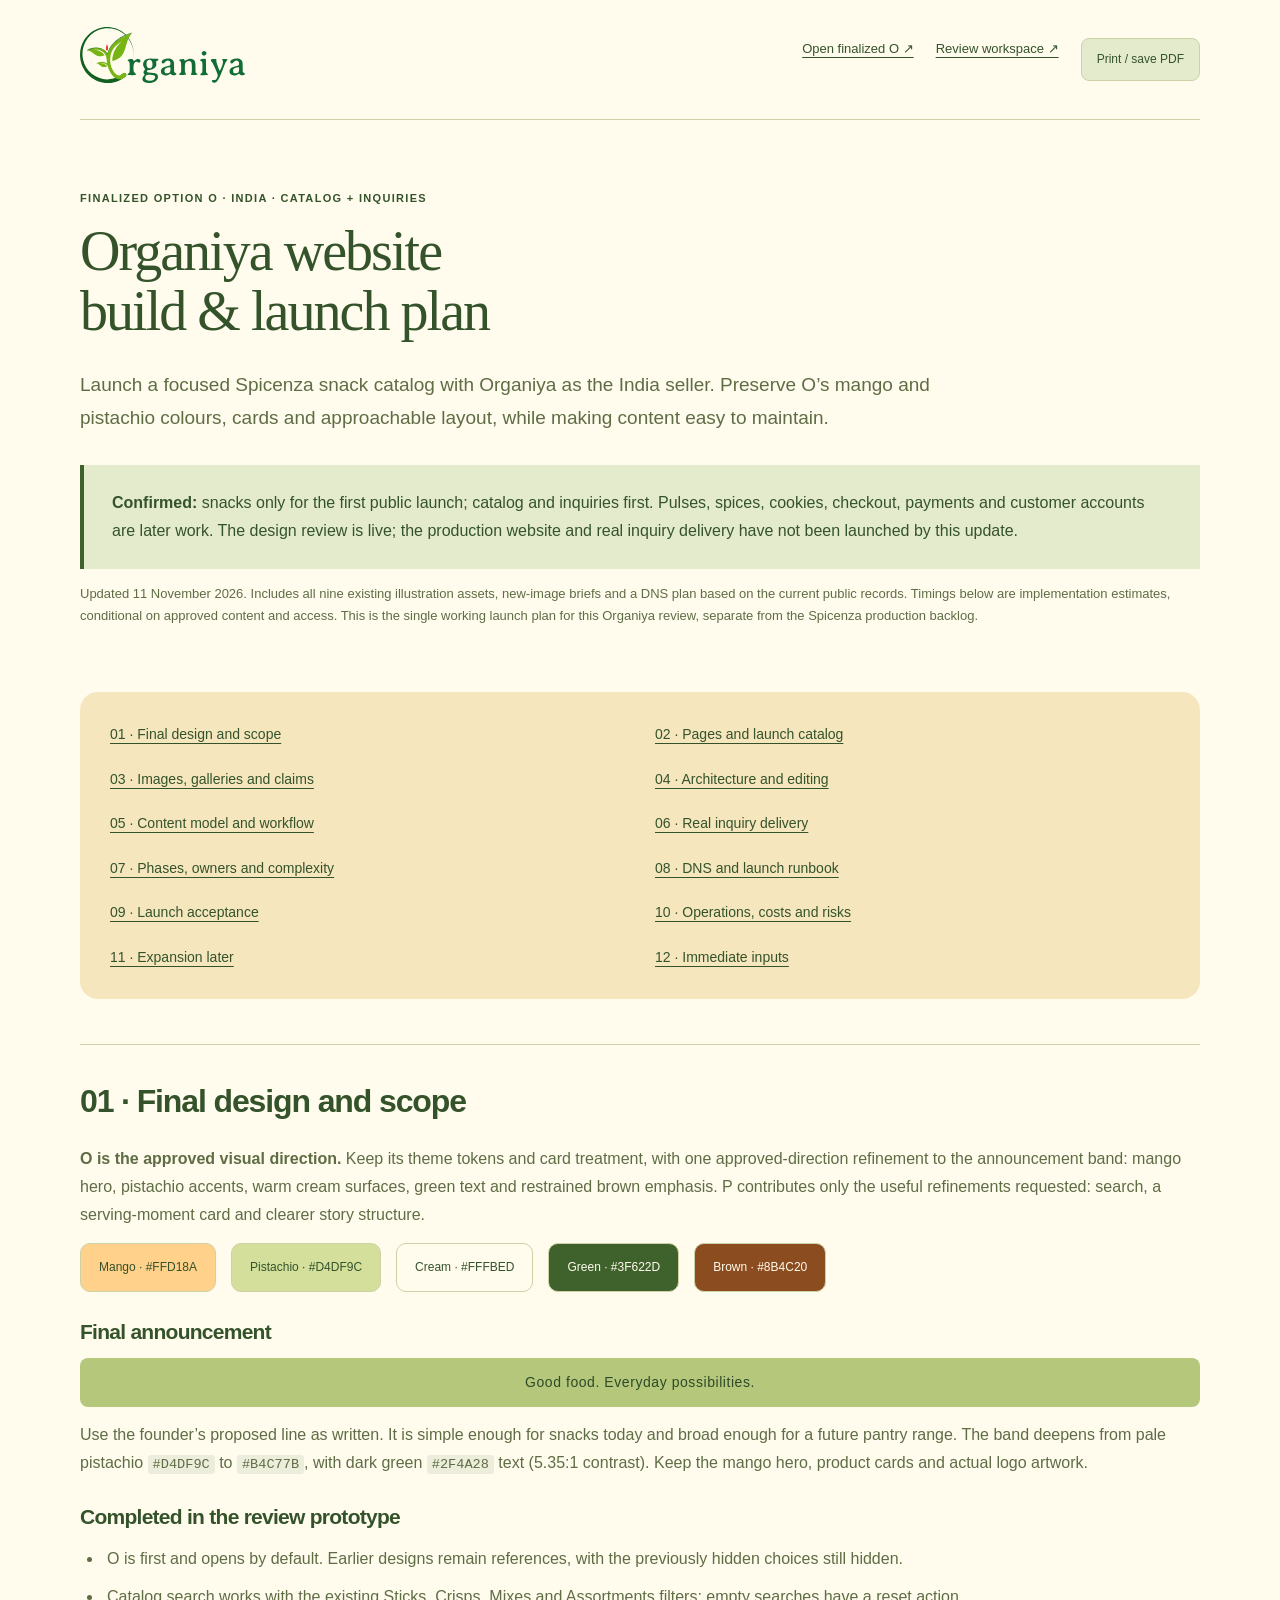
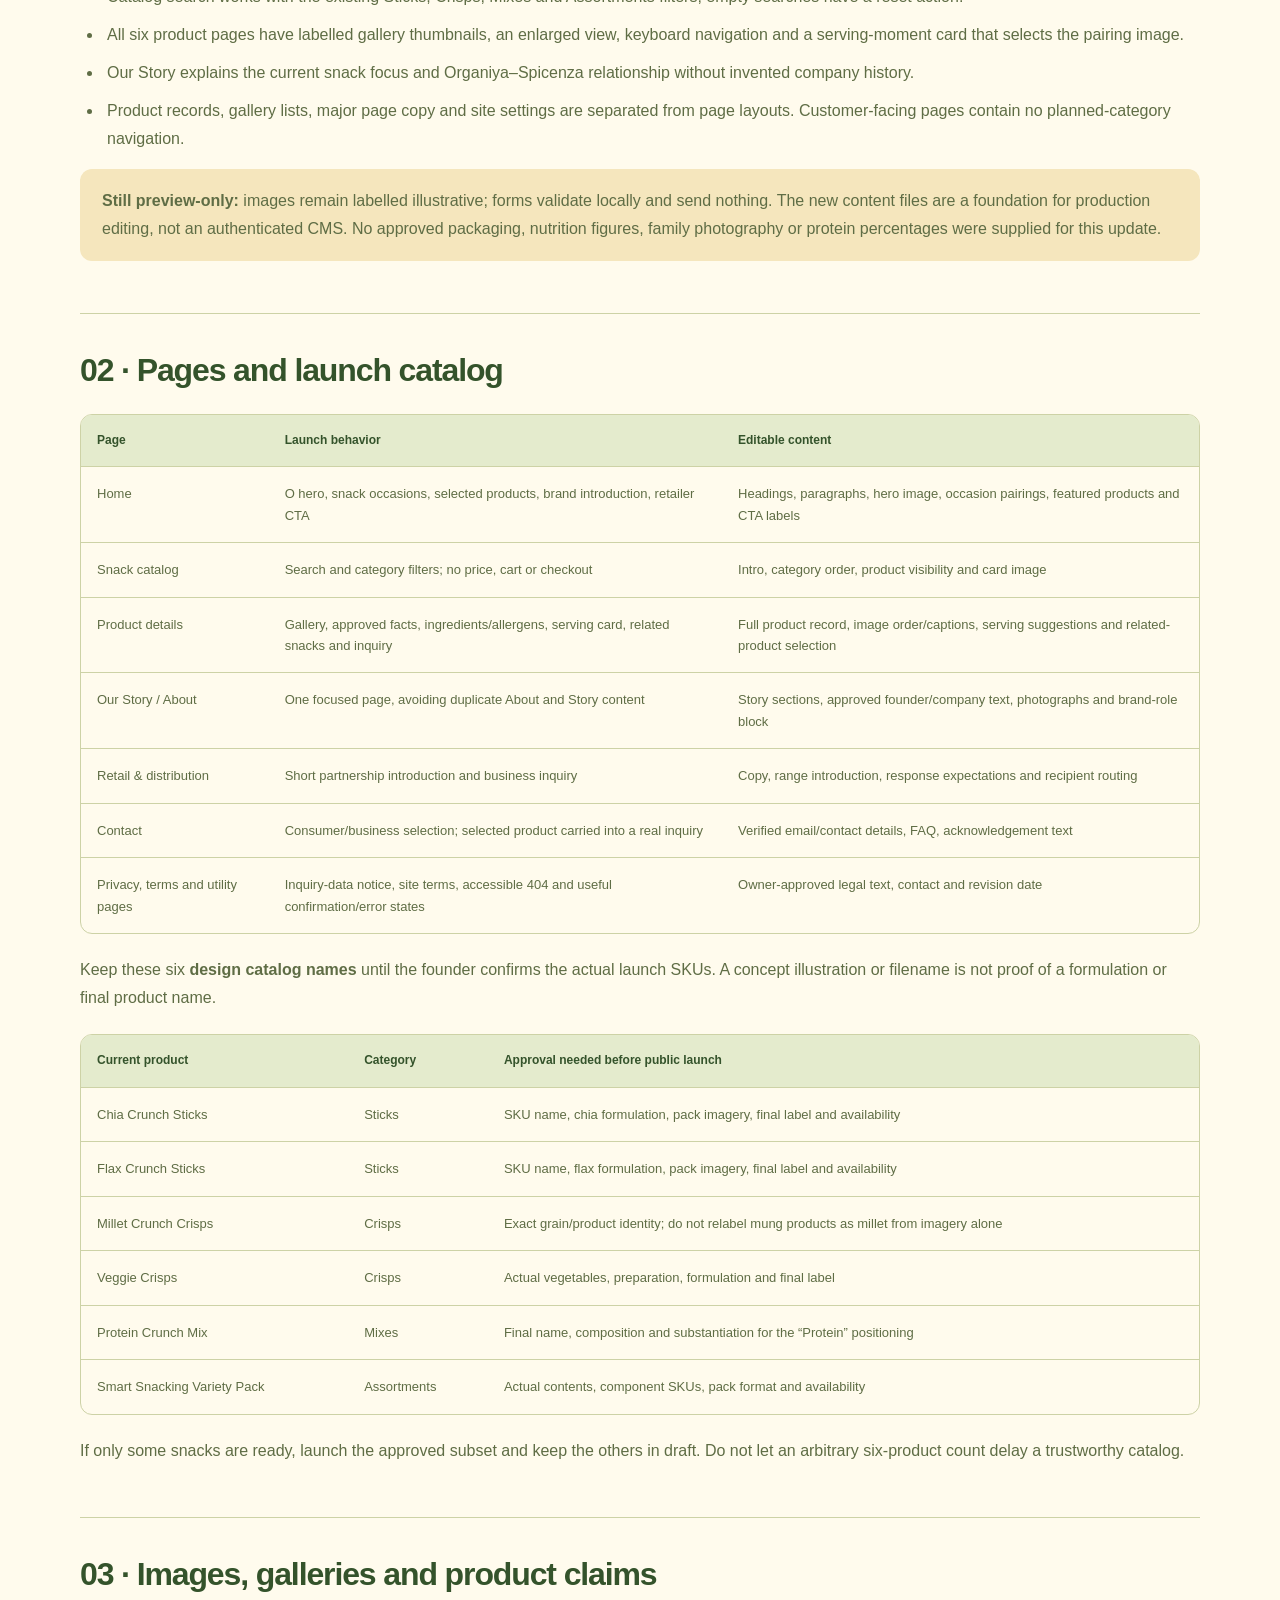
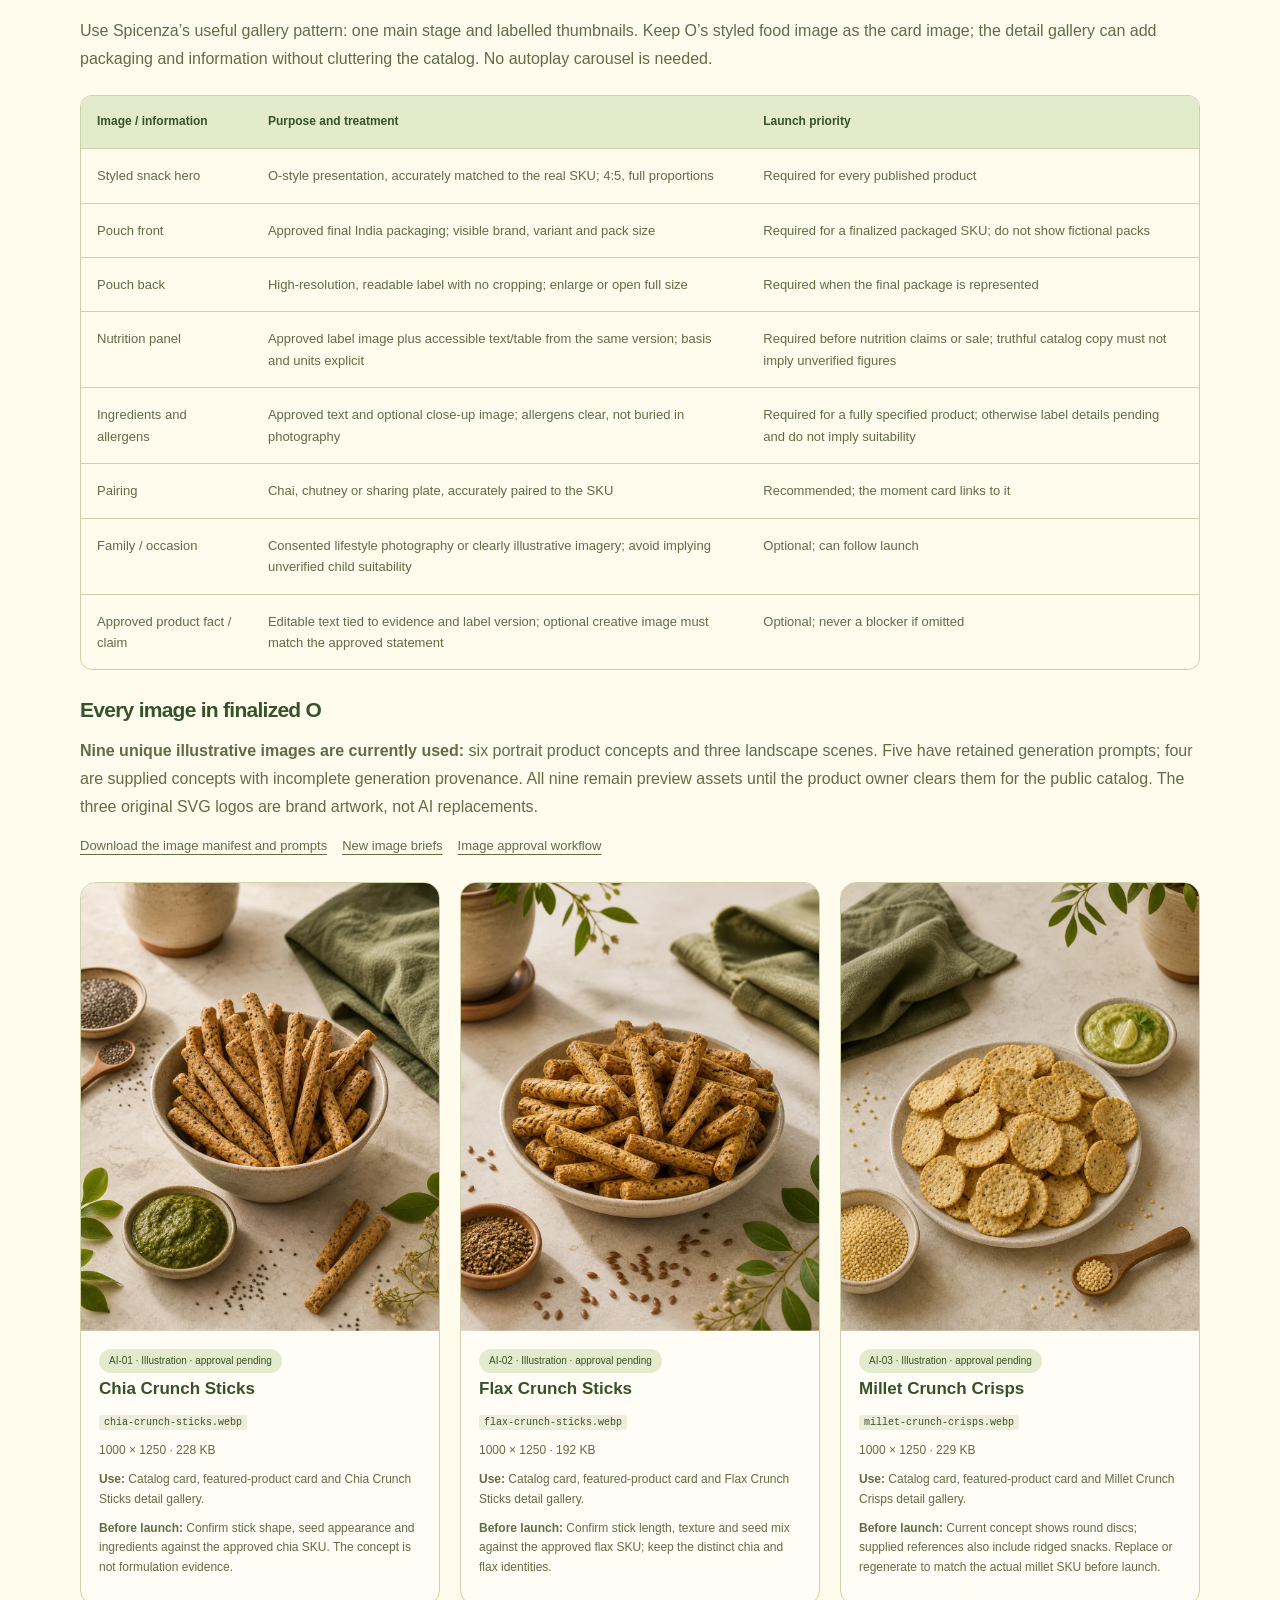
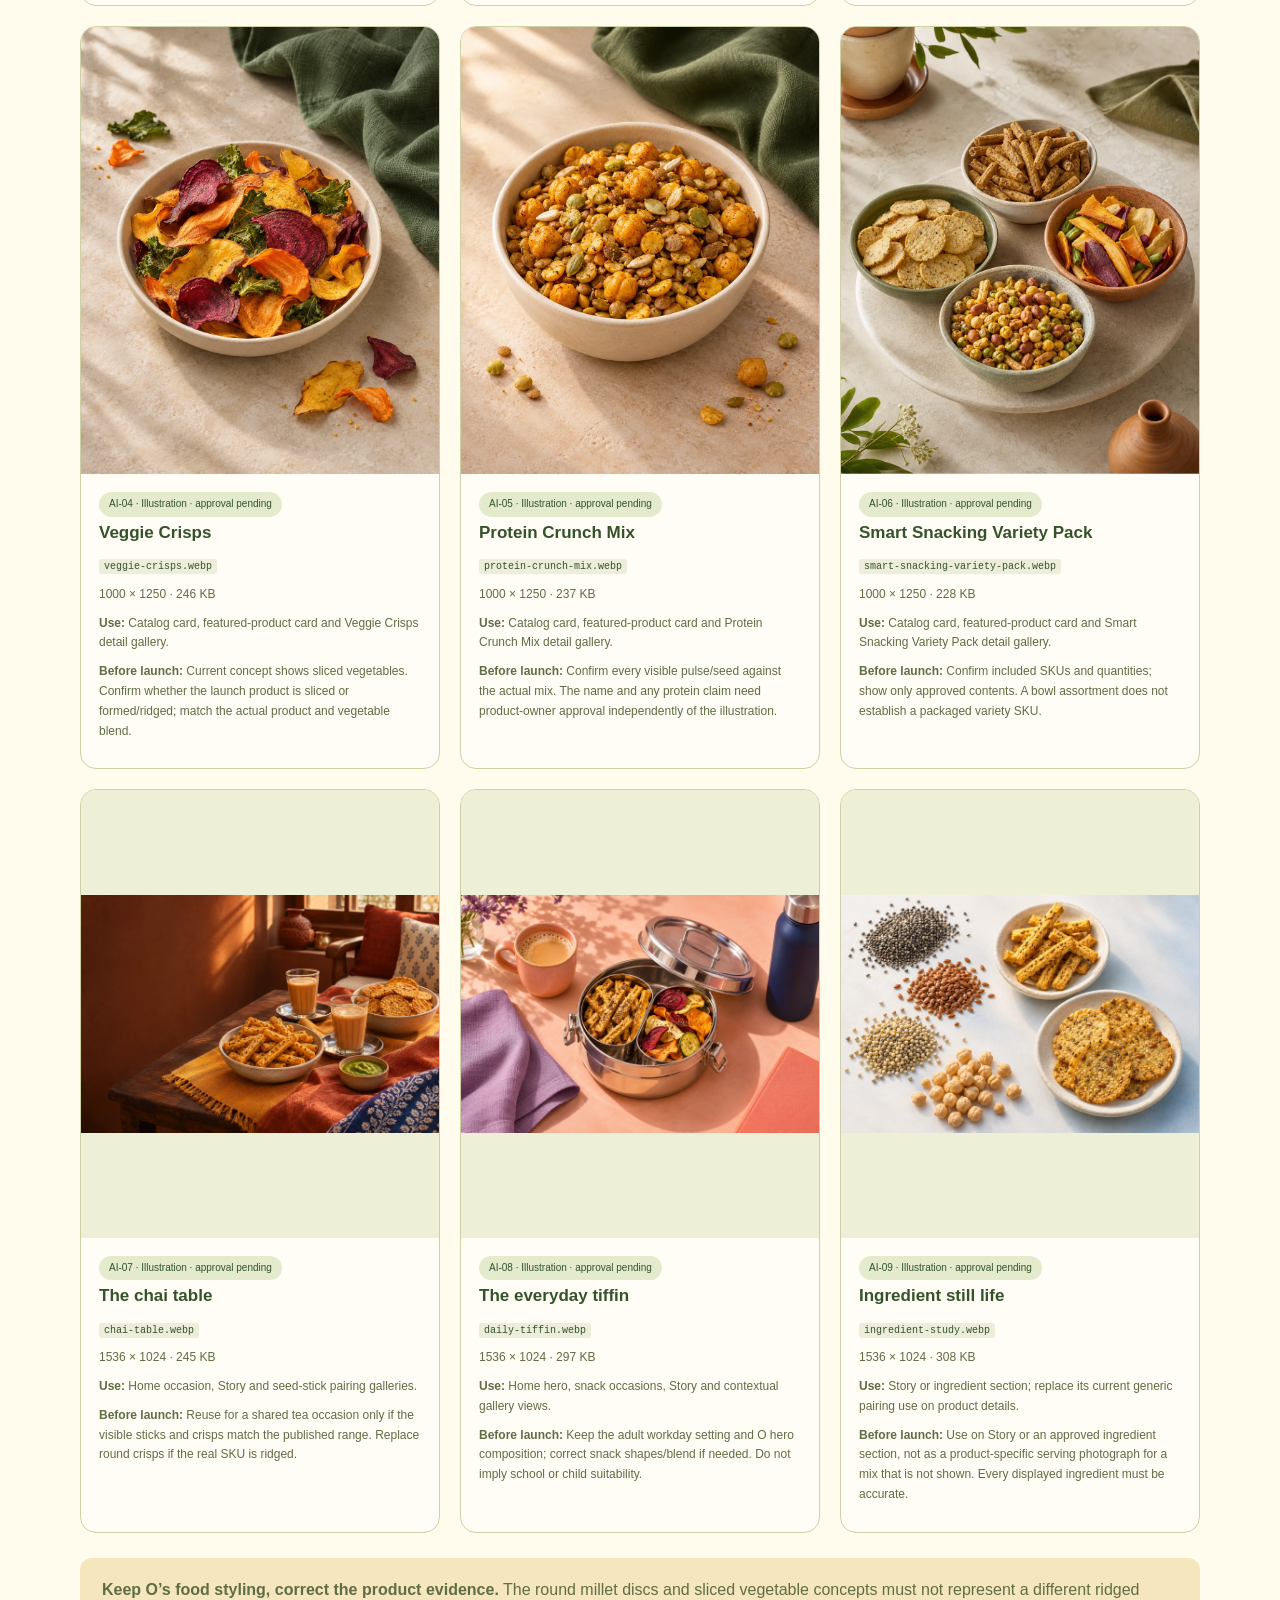
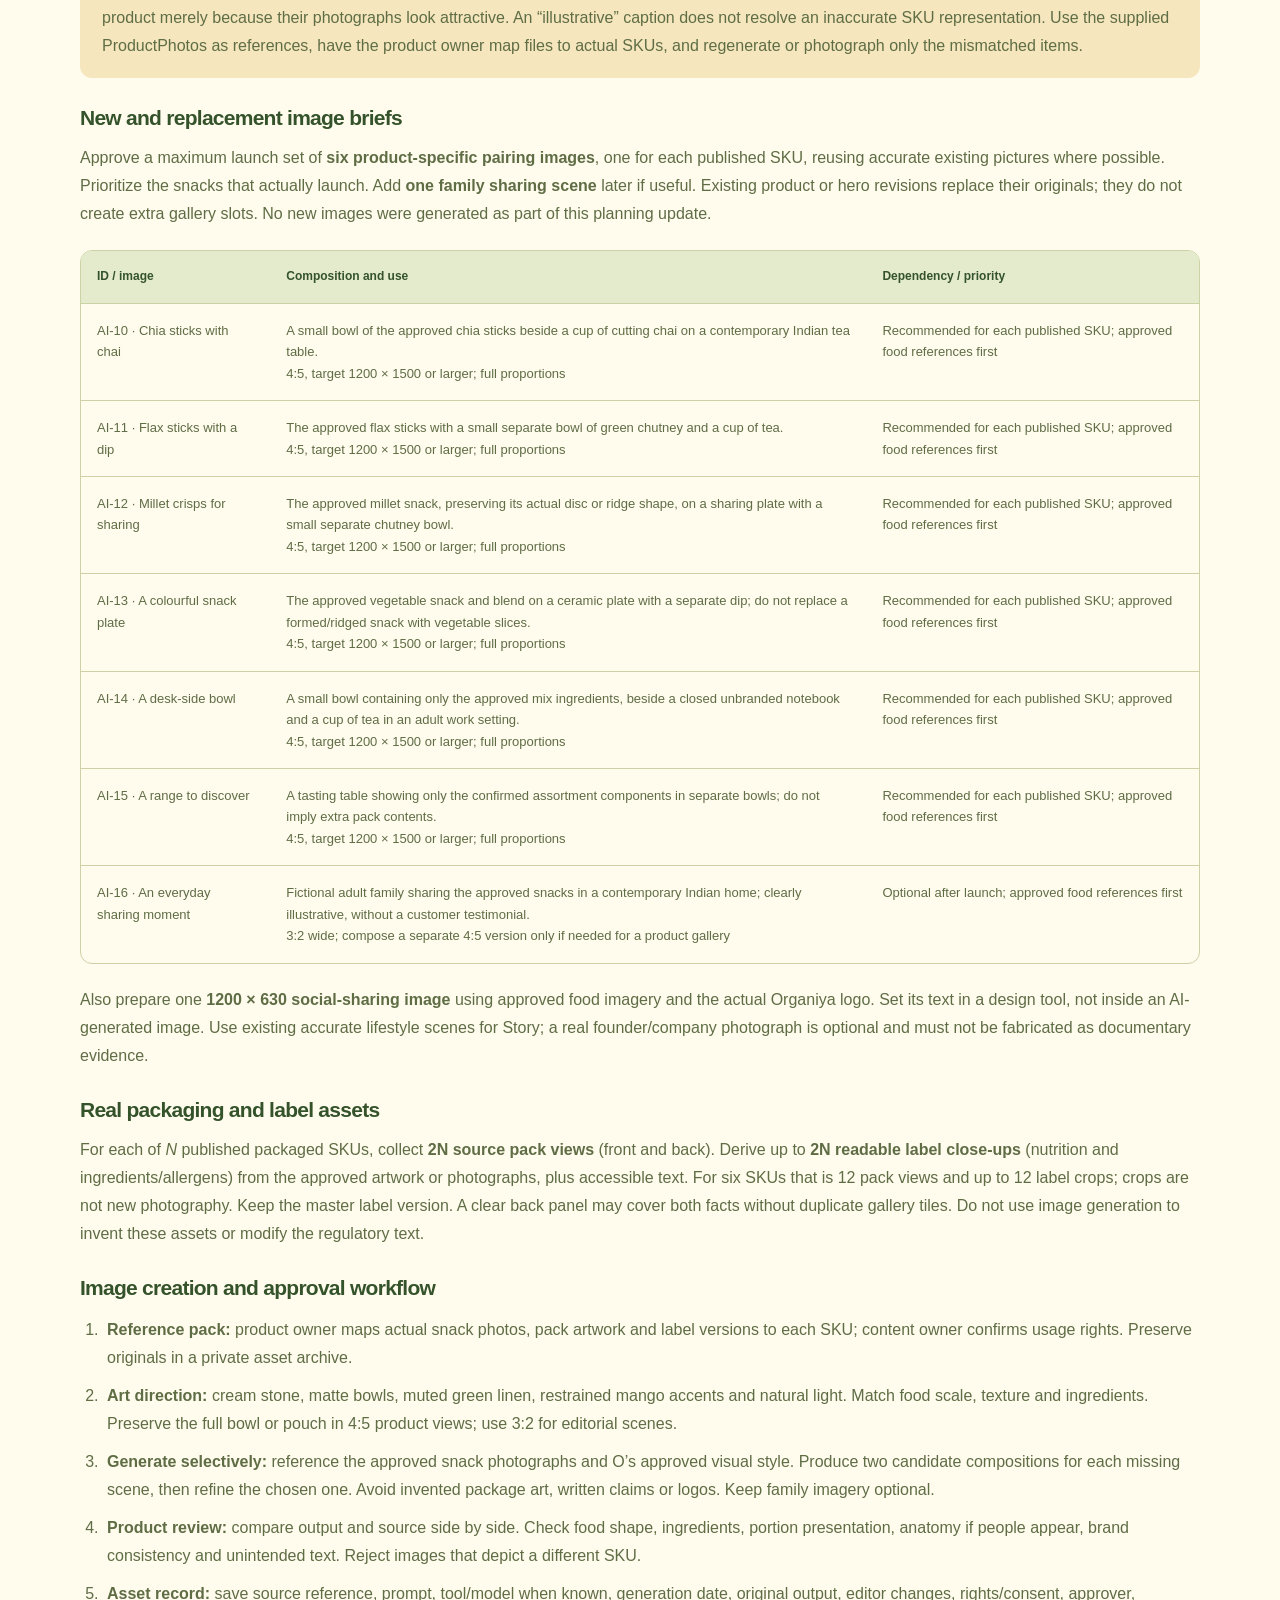
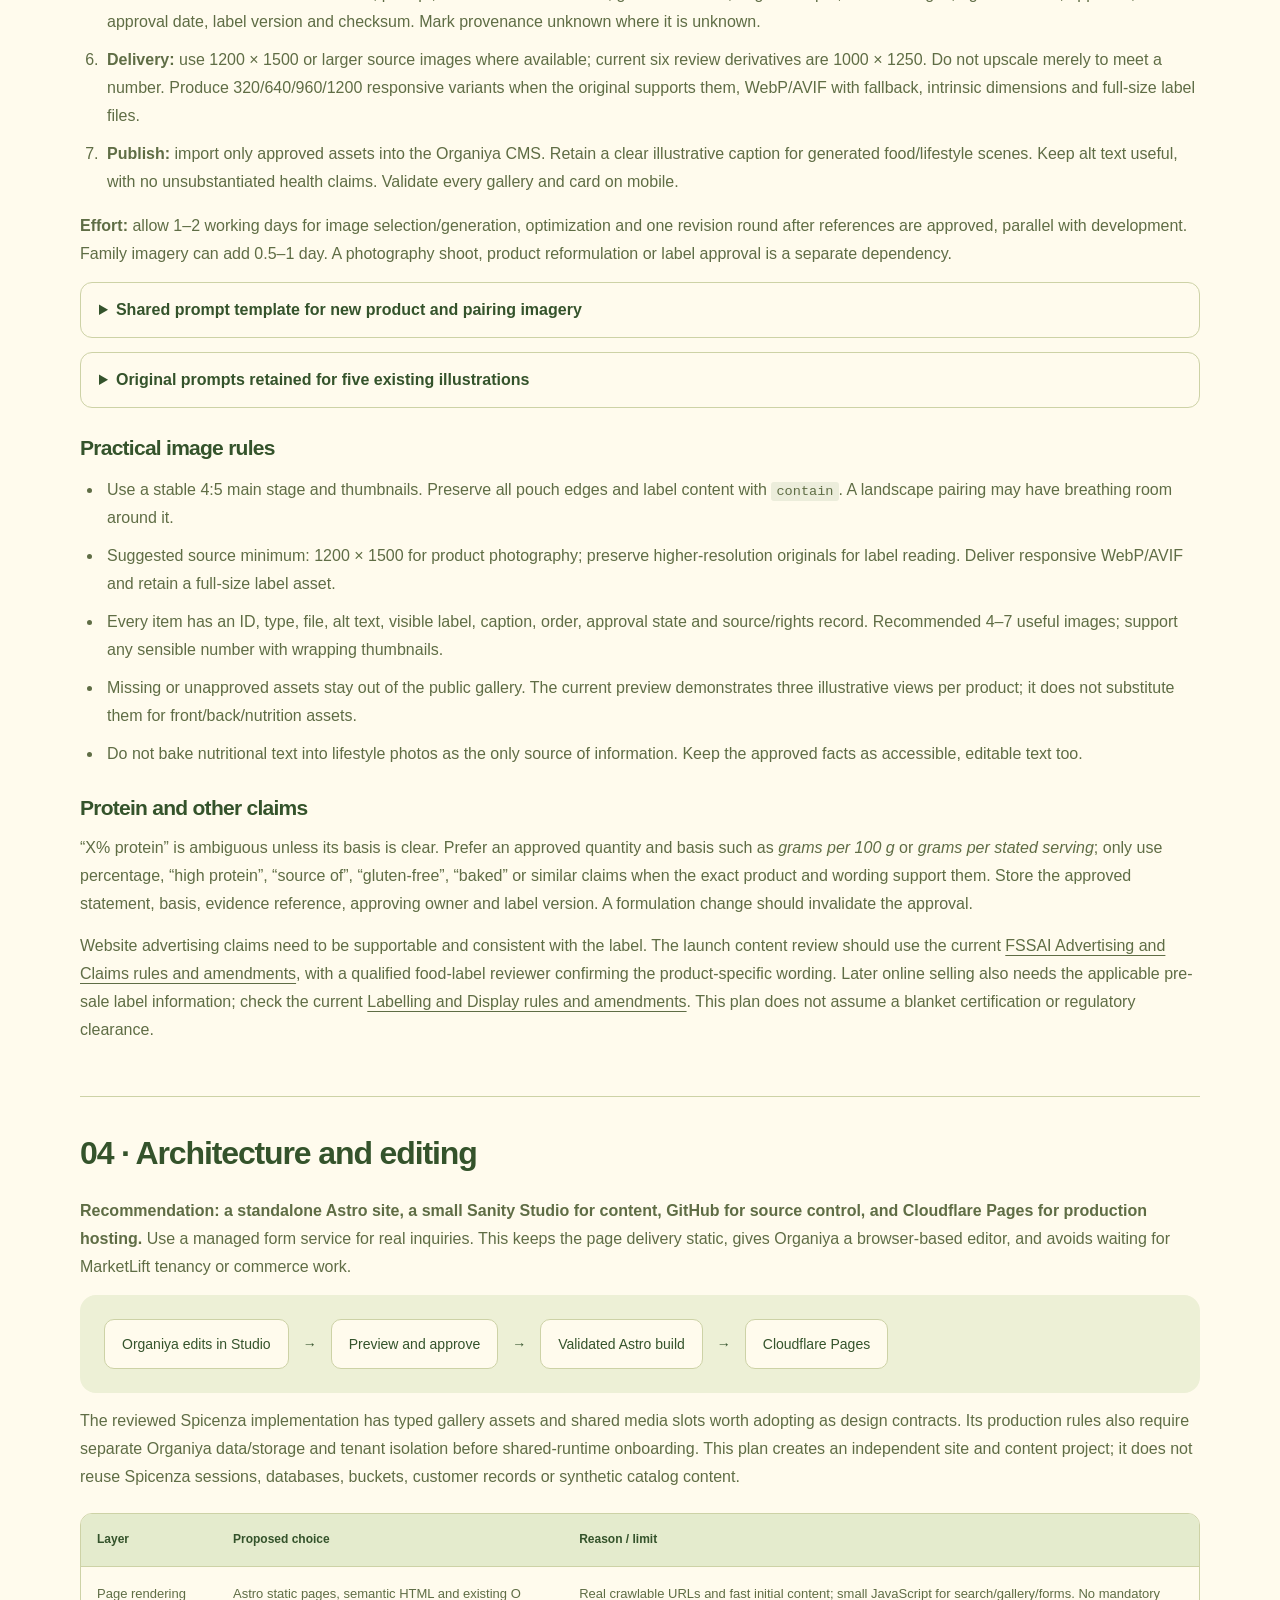
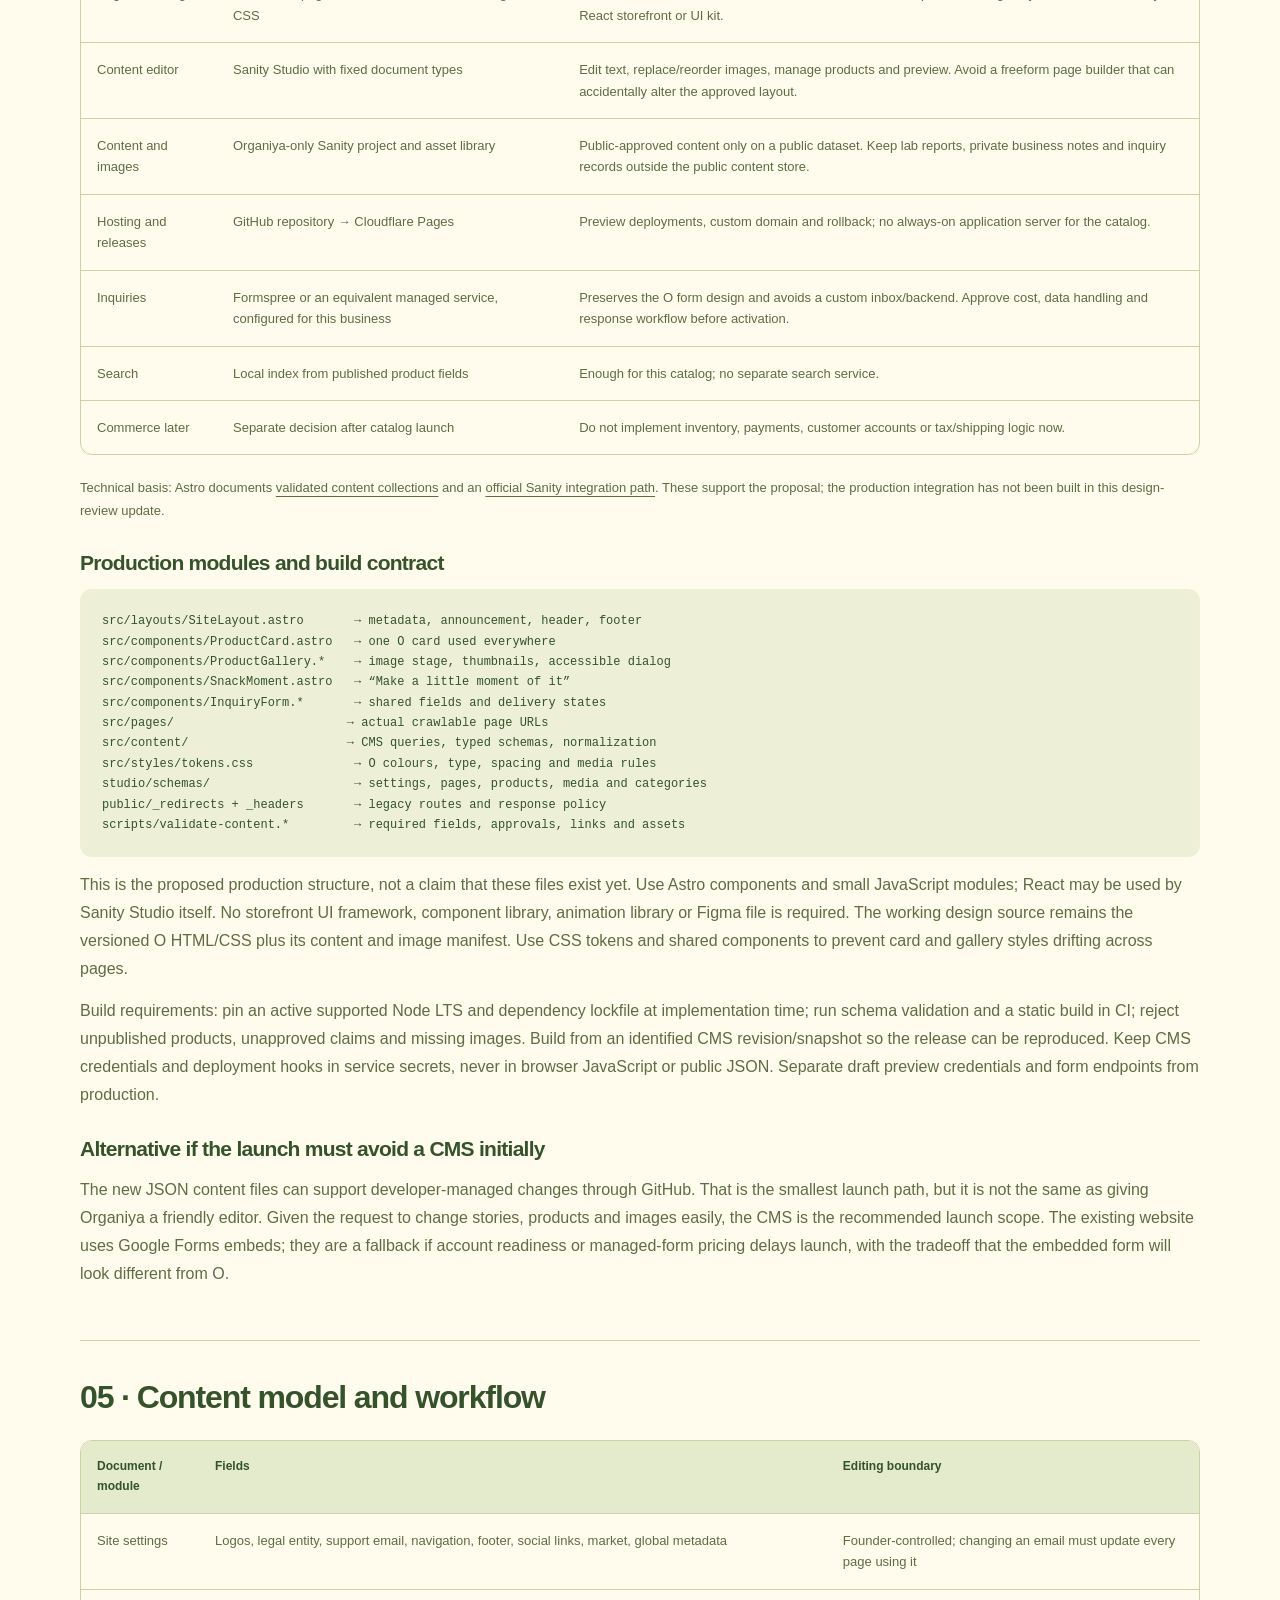
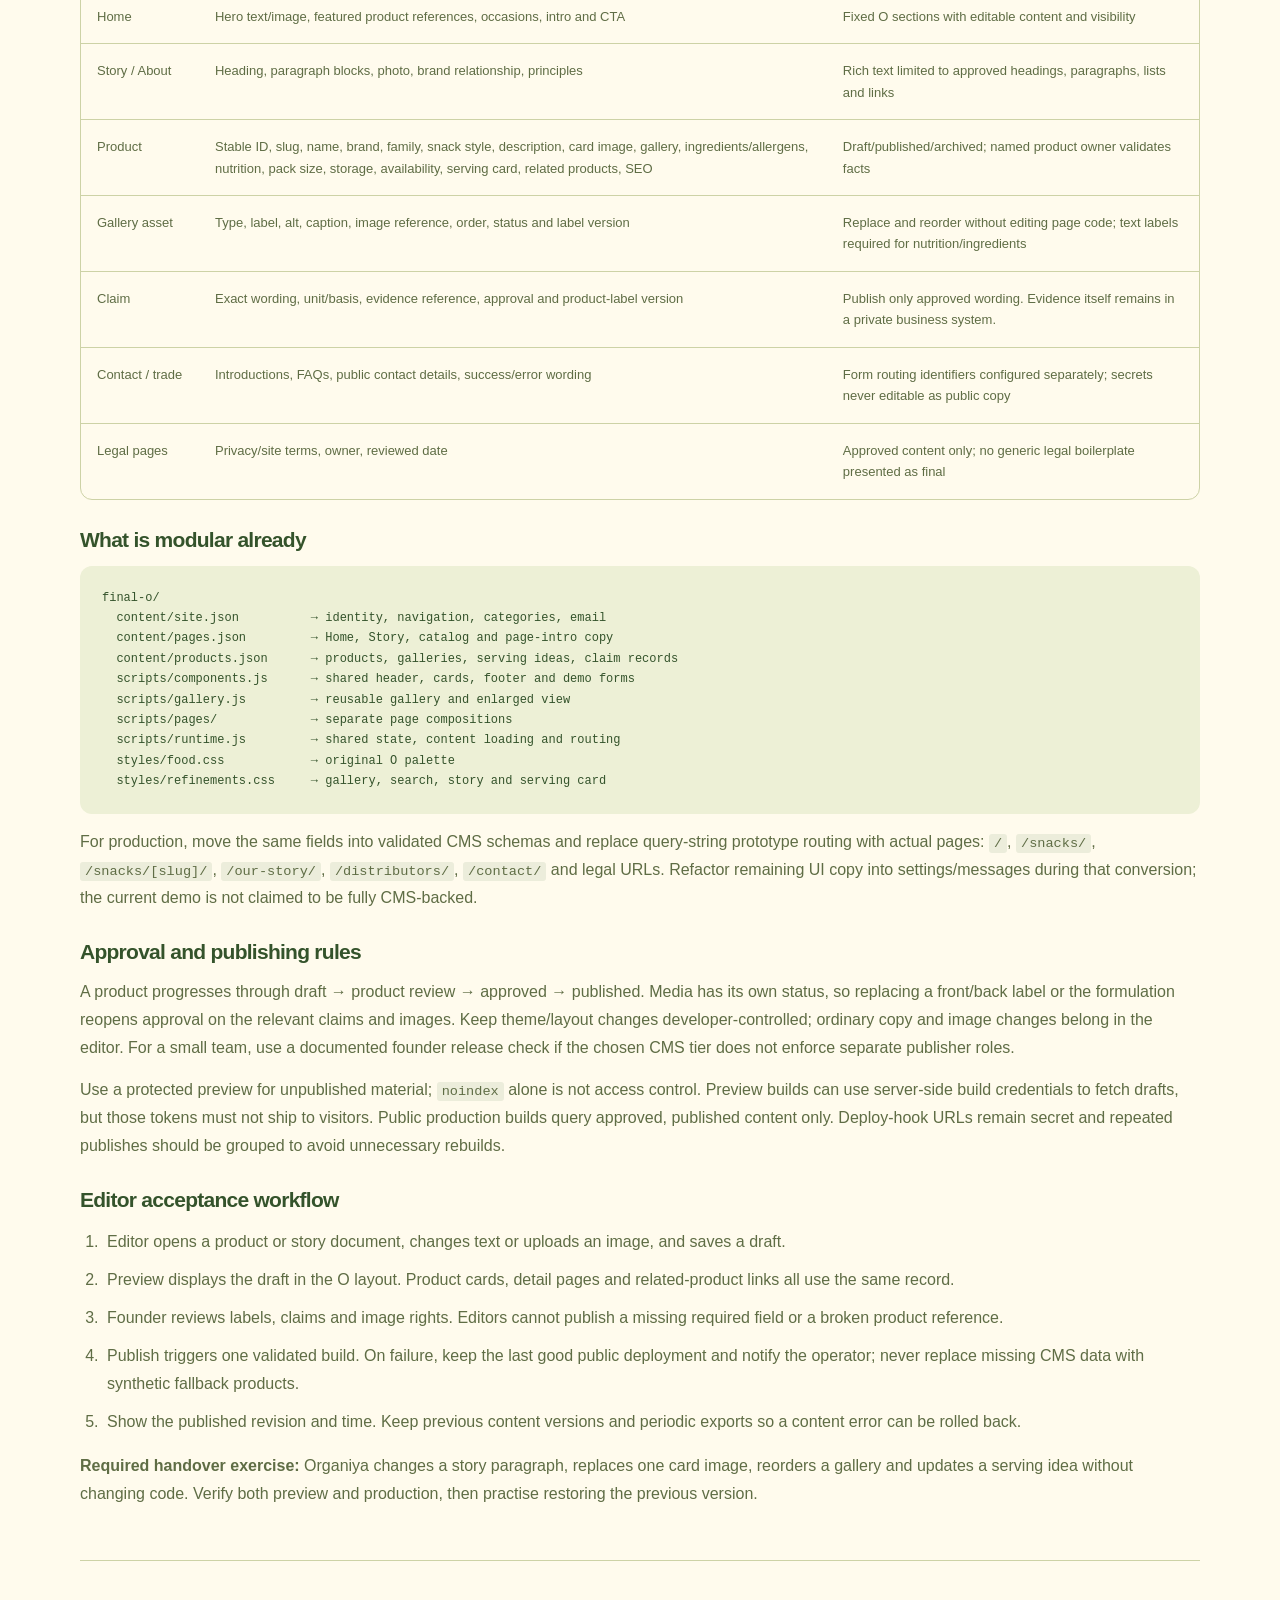
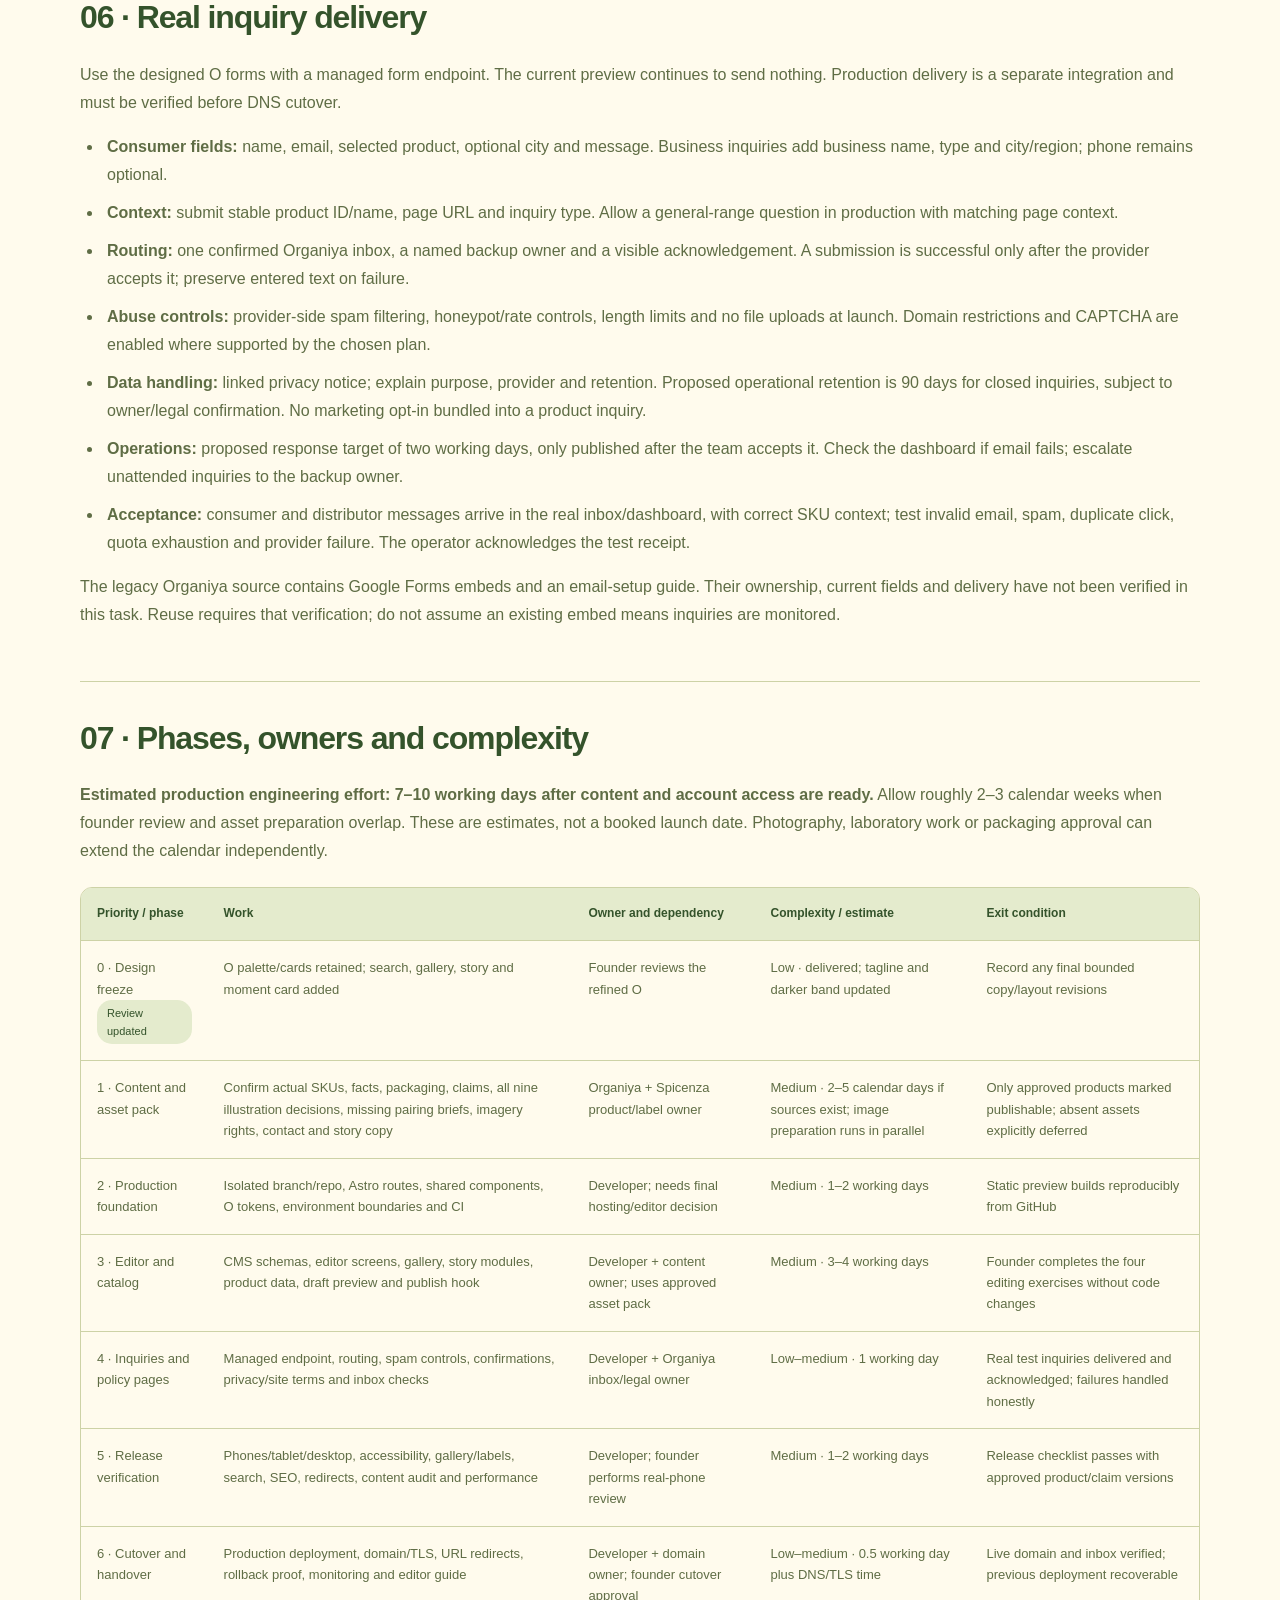
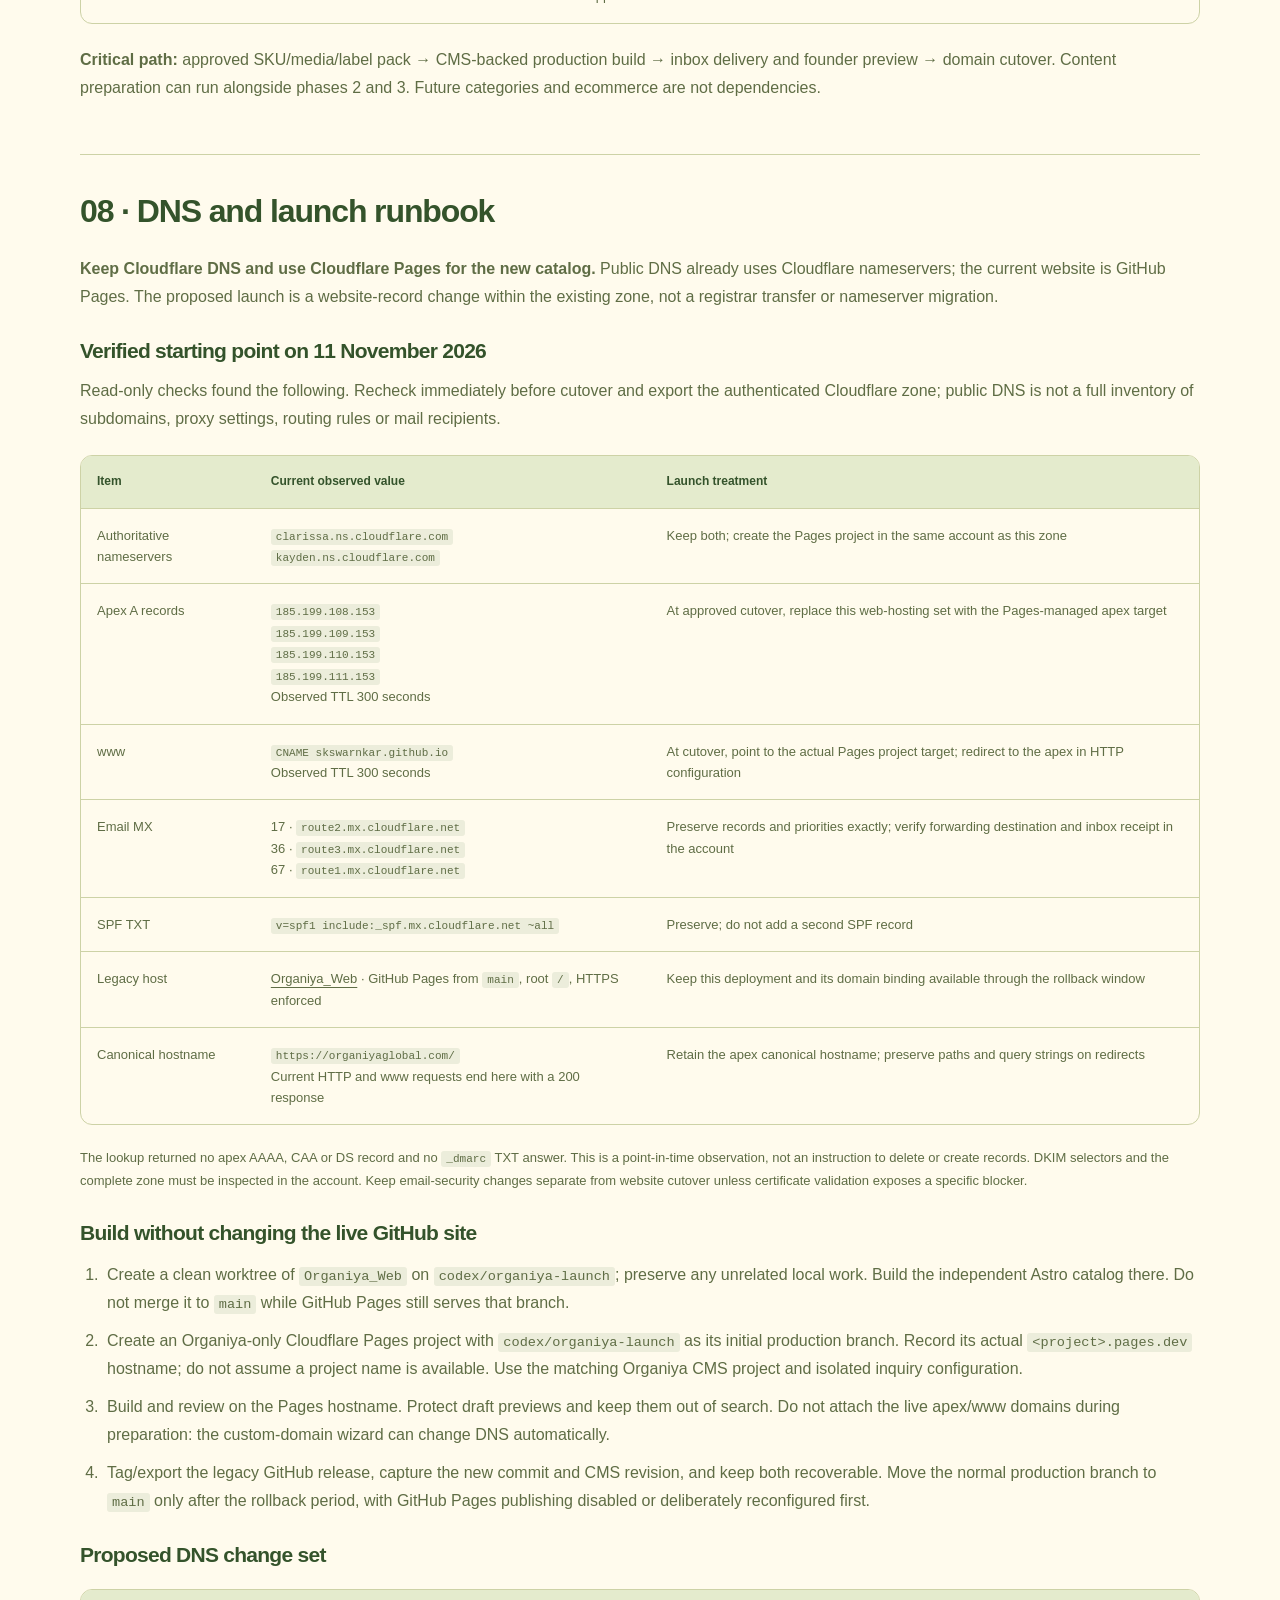
==== commit 74759158: "Refine O announcement and complete image and DNS launch plan" ====
--- a/launch-plan.html
+++ b/launch-plan.html
@@ -1,12 +1,23 @@
-<!doctype html><html lang="en"><head><meta charset="utf-8"><meta name="viewport" content="width=device-width,initial-scale=1"><meta name="robots" content="noindex,nofollow,noarchive"><title>Organiya snack website launch plan</title><link rel="icon" href="assets/mark.svg"><style>
+<!doctype html><html lang="en"><head><meta charset="utf-8"><meta name="viewport" content="width=device-width,initial-scale=1"><meta name="robots" content="noindex,nofollow,noarchive"><title>Organiya website build, images and DNS launch plan</title><link rel="icon" href="assets/mark.svg"><style>
 :root{--ink:#34532b;--muted:#5f6d45;--paper:#fffbed;--line:#cdd2a6;--sage:#e4ebcd;--mango:#ffd18a}*{box-sizing:border-box}html{scroll-behavior:smooth;scroll-padding-top:20px}body{margin:0;background:var(--paper);color:var(--ink);font:16px/1.75 -apple-system,BlinkMacSystemFont,'Helvetica Neue',Arial,sans-serif}a{color:inherit;text-underline-offset:4px}a:focus-visible,button:focus-visible{outline:3px solid #8b4c20;outline-offset:4px}header,main,footer{max-width:1120px;width:calc(100% - 64px);margin:auto}header{display:flex;justify-content:space-between;align-items:center;gap:25px;padding:27px 0;border-bottom:1px solid var(--line)}header img{width:165px;height:auto}header nav{display:flex;gap:22px;font-size:13px}h1,h2,h3{line-height:1.15;letter-spacing:-.035em}h1{font:56px/1.07 Georgia,serif;margin:14px 0 26px;max-width:850px}h2{font-size:32px;margin:0 0 25px}h3{font-size:21px;margin:28px 0 14px}p{margin:14px 0;color:var(--muted)}.intro{padding:55px 0 30px}.eyebrow{font-size:11px;letter-spacing:.12em;color:var(--ink);font-weight:600}.lead{font-size:19px;max-width:850px}.decision{padding:24px 28px;border-left:4px solid #3f622d;background:var(--sage);margin-top:30px}.decision p{margin:0;color:var(--ink)}.contents{display:grid;grid-template-columns:1fr 1fr;gap:10px 30px;padding:25px 30px;background:#f5e6bd;border-radius:18px;margin:20px 0 45px;font-size:14px}.contents a{padding:5px 0}section.chapter{padding:38px 0;border-top:1px solid var(--line)}.table-wrap{overflow:auto;margin:22px 0;border:1px solid var(--line);border-radius:12px}table{width:100%;border-collapse:collapse;font-size:13px;line-height:1.65}th,td{text-align:left;vertical-align:top;border-bottom:1px solid var(--line);padding:16px}th{background:var(--sage);font-size:12px;color:var(--ink)}tr:last-child td{border-bottom:0}td{color:var(--muted)}td strong{color:var(--ink)}ul,ol{padding-left:23px;color:var(--muted)}li{margin:10px 0;padding-left:4px}code{background:#eceddb;padding:2px 5px;border-radius:3px;font-size:.85em;overflow-wrap:anywhere}pre{white-space:pre-wrap;overflow-wrap:anywhere;line-height:1.7;background:#edf0d6;padding:22px;border-radius:12px;font-size:12px}.note{padding:18px 22px;background:#f5e6bd;border-radius:12px}.compact{font-size:13px}.flow{display:flex;flex-wrap:wrap;align-items:center;gap:14px;background:#edf0d6;padding:24px;border-radius:16px;font-size:14px}.flow span{background:var(--paper);border:1px solid var(--line);padding:12px 17px;border-radius:10px}.swatches{display:flex;gap:15px;flex-wrap:wrap}.swatches span{padding:13px 18px;border:1px solid var(--line);border-radius:10px;font-size:12px}.status{display:inline-block;padding:4px 10px;border-radius:15px;font-size:11px;background:var(--sage);color:var(--ink)}footer{border-top:1px solid var(--line);padding:27px 0 45px;font-size:12px;color:var(--muted)}button{border:1px solid var(--line);background:var(--sage);color:var(--ink);border-radius:8px;padding:10px 15px;font:inherit;font-size:12px;cursor:pointer}@media(max-width:700px){header,main,footer{width:calc(100% - 36px)}header{align-items:start}header img{width:125px}header nav{display:grid;gap:8px;font-size:11px}h1{font-size:39px}.intro{padding-top:34px}.lead{font-size:16px}.contents{grid-template-columns:1fr;padding:20px}.decision{padding:20px}h2{font-size:28px}h3{font-size:21px}body{font-size:15px}.table-wrap table{min-width:680px}.flow{gap:10px;padding:17px}.flow span{font-size:12px}.chapter{overflow-wrap:anywhere}}@media print{body{font-size:10pt;background:white;color:#222}header nav,.contents,button{display:none}header,main,footer{width:100%;max-width:none}h1{font-size:30pt}h2{font-size:20pt}.intro{padding:20px 0}section.chapter{padding:20px 0}h2,h3{break-after:avoid}tr,.decision,.note{break-inside:avoid}.table-wrap{overflow:visible}table{font-size:8.5pt}th,td{padding:9px}.table-wrap table{min-width:0}a{text-decoration:none}p,td,li{color:#333}}
+.asset-grid{display:grid;grid-template-columns:repeat(3,minmax(0,1fr));gap:20px;margin:25px 0}.asset-card{margin:0;background:#fffdf5;border:1px solid var(--line);border-radius:16px;overflow:hidden;min-width:0}.asset-card>a{display:block;background:#edf0d6}.asset-card img{display:block;width:100%;height:auto;aspect-ratio:4/5;object-fit:contain}.asset-card figcaption{padding:18px;font-size:12px;line-height:1.65}.asset-card h4{font-size:17px;line-height:1.3;margin:5px 0 12px}.asset-card p{margin:9px 0}.asset-card code{font-size:10px}.asset-card .status{font-size:10px}details{margin:14px 0;border:1px solid var(--line);border-radius:12px;padding:15px 18px}summary{cursor:pointer;font-weight:600;line-height:1.5}summary:focus-visible{outline:3px solid #8b4c20;outline-offset:4px}.prompt{font-size:13px;line-height:1.75}.milestone{border-left:3px solid #b4c77b;padding-left:20px}.tagline-preview{background:#b4c77b;color:#2f4a28;padding:12px 20px;text-align:center;border-radius:8px;font-size:14px;letter-spacing:.04em}.plan-quick-links{display:flex;gap:15px;flex-wrap:wrap;font-size:13px}@media(max-width:900px){.asset-grid{grid-template-columns:repeat(2,minmax(0,1fr))}}@media(max-width:560px){.asset-grid{grid-template-columns:1fr}.asset-card img{max-height:380px}.asset-card figcaption{font-size:13px}.tagline-preview{font-size:12px}}@media print{.asset-grid{grid-template-columns:repeat(3,minmax(0,1fr))}.asset-card{break-inside:avoid}.asset-card img{max-height:160px}.asset-card figcaption{font-size:8pt}details{break-inside:avoid}}
 </style></head><body><header><a href="./"><img src="assets/logo.svg" alt="Organiya"></a><nav aria-label="Plan navigation"><a href="final-o/site.html?design=o">Open finalized O ↗</a><a href="./">Review workspace ↗</a><button onclick="window.print()">Print / save PDF</button></nav></header><main>
-<section class="intro"><p class="eyebrow">FINALIZED OPTION O · INDIA · CATALOG + INQUIRIES</p><h1>Organiya snack website<br>launch plan</h1><p class="lead">Launch a focused Spicenza snack catalog with Organiya as the India seller. Preserve O’s mango and pistachio colours, cards and approachable layout, while making content easy to maintain.</p><div class="decision"><p><strong>Confirmed:</strong> snacks only for the first public launch; catalog and inquiries first. Pulses, spices, cookies, checkout, payments and customer accounts are later work. The design review is live; the production website and real inquiry delivery have not been launched by this update.</p></div><p class="compact">Prepared 11 November 2026. Timings below are implementation estimates, conditional on approved content and access. This is the single working launch plan for this Organiya review, separate from the Spicenza production backlog.</p></section>
-<nav class="contents" aria-label="Plan contents"><a href="#design">01 · Final design and scope</a><a href="#pages">02 · Pages and launch catalog</a><a href="#gallery">03 · Gallery and product claims</a><a href="#architecture">04 · Architecture and editing</a><a href="#content">05 · Content model and workflow</a><a href="#inquiries">06 · Real inquiry delivery</a><a href="#phases">07 · Phases, owners and complexity</a><a href="#cutover">08 · Hosting, migration and cutover</a><a href="#quality">09 · Launch acceptance</a><a href="#operations">10 · Operations, costs and risks</a><a href="#later">11 · Expansion later</a><a href="#inputs">12 · Immediate inputs</a></nav>
-<section id="design" class="chapter"><h2>01 · Final design and scope</h2><p><strong>O is the approved visual direction.</strong> Keep its exact theme tokens and card treatment: mango hero, pistachio accents, warm cream surfaces, green text and restrained brown emphasis. P contributes only the useful refinements requested: search, a serving-moment card and clearer story structure.</p><div class="swatches"><span style="background:#ffd18a">Mango · #FFD18A</span><span style="background:#d4df9c">Pistachio · #D4DF9C</span><span style="background:#fffbed">Cream · #FFFBED</span><span style="background:#3f622d;color:#fffbed">Green · #3F622D</span><span style="background:#8b4c20;color:#fffbed">Brown · #8B4C20</span></div><h3>Completed in the review prototype</h3><ul><li>O is first and opens by default. Earlier designs remain references, with the previously hidden choices still hidden.</li><li>Catalog search works with the existing Sticks, Crisps, Mixes and Assortments filters; empty searches have a reset action.</li><li>All six product pages have labelled gallery thumbnails, an enlarged view, keyboard navigation and a serving-moment card that selects the pairing image.</li><li>Our Story explains the current snack focus and Organiya–Spicenza relationship without invented company history.</li><li>Product records, gallery lists, major page copy and site settings are separated from page layouts. Customer-facing pages contain no planned-category navigation.</li></ul><p class="note"><strong>Still preview-only:</strong> images remain labelled illustrative; forms validate locally and send nothing. The new content files are a foundation for production editing, not an authenticated CMS. No approved packaging, nutrition figures, family photography or protein percentages were supplied for this update.</p></section>
+<section class="intro"><p class="eyebrow">FINALIZED OPTION O · INDIA · CATALOG + INQUIRIES</p><h1>Organiya website<br>build & launch plan</h1><p class="lead">Launch a focused Spicenza snack catalog with Organiya as the India seller. Preserve O’s mango and pistachio colours, cards and approachable layout, while making content easy to maintain.</p><div class="decision"><p><strong>Confirmed:</strong> snacks only for the first public launch; catalog and inquiries first. Pulses, spices, cookies, checkout, payments and customer accounts are later work. The design review is live; the production website and real inquiry delivery have not been launched by this update.</p></div><p class="compact">Updated 11 November 2026. Includes all nine existing illustration assets, new-image briefs and a DNS plan based on the current public records. Timings below are implementation estimates, conditional on approved content and access. This is the single working launch plan for this Organiya review, separate from the Spicenza production backlog.</p></section>
+<nav class="contents" aria-label="Plan contents"><a href="#design">01 · Final design and scope</a><a href="#pages">02 · Pages and launch catalog</a><a href="#gallery">03 · Images, galleries and claims</a><a href="#architecture">04 · Architecture and editing</a><a href="#content">05 · Content model and workflow</a><a href="#inquiries">06 · Real inquiry delivery</a><a href="#phases">07 · Phases, owners and complexity</a><a href="#cutover">08 · DNS and launch runbook</a><a href="#quality">09 · Launch acceptance</a><a href="#operations">10 · Operations, costs and risks</a><a href="#later">11 · Expansion later</a><a href="#inputs">12 · Immediate inputs</a></nav>
+<section id="design" class="chapter"><h2>01 · Final design and scope</h2><p><strong>O is the approved visual direction.</strong> Keep its theme tokens and card treatment, with one approved-direction refinement to the announcement band: mango hero, pistachio accents, warm cream surfaces, green text and restrained brown emphasis. P contributes only the useful refinements requested: search, a serving-moment card and clearer story structure.</p><div class="swatches"><span style="background:#ffd18a">Mango · #FFD18A</span><span style="background:#d4df9c">Pistachio · #D4DF9C</span><span style="background:#fffbed">Cream · #FFFBED</span><span style="background:#3f622d;color:#fffbed">Green · #3F622D</span><span style="background:#8b4c20;color:#fffbed">Brown · #8B4C20</span></div><h3>Final announcement</h3><div class="tagline-preview">Good food. Everyday possibilities.</div><p>Use the founder’s proposed line as written. It is simple enough for snacks today and broad enough for a future pantry range. The band deepens from pale pistachio <code>#D4DF9C</code> to <code>#B4C77B</code>, with dark green <code>#2F4A28</code> text (5.35:1 contrast). Keep the mango hero, product cards and actual logo artwork.</p><h3>Completed in the review prototype</h3><ul><li>O is first and opens by default. Earlier designs remain references, with the previously hidden choices still hidden.</li><li>Catalog search works with the existing Sticks, Crisps, Mixes and Assortments filters; empty searches have a reset action.</li><li>All six product pages have labelled gallery thumbnails, an enlarged view, keyboard navigation and a serving-moment card that selects the pairing image.</li><li>Our Story explains the current snack focus and Organiya–Spicenza relationship without invented company history.</li><li>Product records, gallery lists, major page copy and site settings are separated from page layouts. Customer-facing pages contain no planned-category navigation.</li></ul><p class="note"><strong>Still preview-only:</strong> images remain labelled illustrative; forms validate locally and send nothing. The new content files are a foundation for production editing, not an authenticated CMS. No approved packaging, nutrition figures, family photography or protein percentages were supplied for this update.</p></section>
 <section id="pages" class="chapter"><h2>02 · Pages and launch catalog</h2><div class="table-wrap"><table><thead><tr><th>Page</th><th>Launch behavior</th><th>Editable content</th></tr></thead><tbody><tr><td>Home</td><td>O hero, snack occasions, selected products, brand introduction, retailer CTA</td><td>Headings, paragraphs, hero image, occasion pairings, featured products and CTA labels</td></tr><tr><td>Snack catalog</td><td>Search and category filters; no price, cart or checkout</td><td>Intro, category order, product visibility and card image</td></tr><tr><td>Product details</td><td>Gallery, approved facts, ingredients/allergens, serving card, related snacks and inquiry</td><td>Full product record, image order/captions, serving suggestions and related-product selection</td></tr><tr><td>Our Story / About</td><td>One focused page, avoiding duplicate About and Story content</td><td>Story sections, approved founder/company text, photographs and brand-role block</td></tr><tr><td>Retail & distribution</td><td>Short partnership introduction and business inquiry</td><td>Copy, range introduction, response expectations and recipient routing</td></tr><tr><td>Contact</td><td>Consumer/business selection; selected product carried into a real inquiry</td><td>Verified email/contact details, FAQ, acknowledgement text</td></tr><tr><td>Privacy, terms and utility pages</td><td>Inquiry-data notice, site terms, accessible 404 and useful confirmation/error states</td><td>Owner-approved legal text, contact and revision date</td></tr></tbody></table></div><p>Keep these six <strong>design catalog names</strong> until the founder confirms the actual launch SKUs. A concept illustration or filename is not proof of a formulation or final product name.</p><div class="table-wrap"><table><thead><tr><th>Current product</th><th>Category</th><th>Approval needed before public launch</th></tr></thead><tbody><tr><td>Chia Crunch Sticks</td><td>Sticks</td><td>SKU name, chia formulation, pack imagery, final label and availability</td></tr><tr><td>Flax Crunch Sticks</td><td>Sticks</td><td>SKU name, flax formulation, pack imagery, final label and availability</td></tr><tr><td>Millet Crunch Crisps</td><td>Crisps</td><td>Exact grain/product identity; do not relabel mung products as millet from imagery alone</td></tr><tr><td>Veggie Crisps</td><td>Crisps</td><td>Actual vegetables, preparation, formulation and final label</td></tr><tr><td>Protein Crunch Mix</td><td>Mixes</td><td>Final name, composition and substantiation for the “Protein” positioning</td></tr><tr><td>Smart Snacking Variety Pack</td><td>Assortments</td><td>Actual contents, component SKUs, pack format and availability</td></tr></tbody></table></div><p>If only some snacks are ready, launch the approved subset and keep the others in draft. Do not let an arbitrary six-product count delay a trustworthy catalog.</p></section>
-<section id="gallery" class="chapter"><h2>03 · Gallery and product claims</h2><p>Use Spicenza’s useful gallery pattern: one main stage and labelled thumbnails. Keep O’s styled food image as the card image; the detail gallery can add packaging and information without cluttering the catalog. No autoplay carousel is needed.</p><div class="table-wrap"><table><thead><tr><th>Image / information</th><th>Purpose and treatment</th><th>Launch priority</th></tr></thead><tbody><tr><td>Styled snack hero</td><td>O-style presentation, accurately matched to the real SKU; 4:5, full proportions</td><td>Required for every published product</td></tr><tr><td>Pouch front</td><td>Approved final India packaging; visible brand, variant and pack size</td><td>Required for a finalized packaged SKU; do not show fictional packs</td></tr><tr><td>Pouch back</td><td>High-resolution, readable label with no cropping; enlarge or open full size</td><td>Required when the final package is represented</td></tr><tr><td>Nutrition panel</td><td>Approved label image plus accessible text/table from the same version; basis and units explicit</td><td>Required before nutrition claims or sale; truthful catalog copy must not imply unverified figures</td></tr><tr><td>Ingredients and allergens</td><td>Approved text and optional close-up image; allergens clear, not buried in photography</td><td>Required for a fully specified product; otherwise label details pending and do not imply suitability</td></tr><tr><td>Pairing</td><td>Chai, chutney or sharing plate, accurately paired to the SKU</td><td>Recommended; the moment card links to it</td></tr><tr><td>Family / occasion</td><td>Consented lifestyle photography or clearly illustrative imagery; avoid implying unverified child suitability</td><td>Optional; can follow launch</td></tr><tr><td>Approved product fact / claim</td><td>Editable text tied to evidence and label version; optional creative image must match the approved statement</td><td>Optional; never a blocker if omitted</td></tr></tbody></table></div><h3>Practical image rules</h3><ul><li>Use a stable 4:5 main stage and thumbnails. Preserve all pouch edges and label content with <code>contain</code>. A landscape pairing may have breathing room around it.</li><li>Suggested source minimum: 1200 × 1500 for product photography; preserve higher-resolution originals for label reading. Deliver responsive WebP/AVIF and retain a full-size label asset.</li><li>Every item has an ID, type, file, alt text, visible label, caption, order, approval state and source/rights record. Recommended 4–7 useful images; support any sensible number with wrapping thumbnails.</li><li>Missing or unapproved assets stay out of the public gallery. The current preview demonstrates three illustrative views per product; it does not substitute them for front/back/nutrition assets.</li><li>Do not bake nutritional text into lifestyle photos as the only source of information. Keep the approved facts as accessible, editable text too.</li></ul><h3>Protein and other claims</h3><p>“X% protein” is ambiguous unless its basis is clear. Prefer an approved quantity and basis such as <em>grams per 100 g</em> or <em>grams per stated serving</em>; only use percentage, “high protein”, “source of”, “gluten-free”, “baked” or similar claims when the exact product and wording support them. Store the approved statement, basis, evidence reference, approving owner and label version. A formulation change should invalidate the approval.</p><p>Website advertising claims need to be supportable and consistent with the label. The launch content review should use the current <a href="https://fssai.gov.in/food-law/regulations/amendments/advertising-claims">FSSAI Advertising and Claims rules and amendments</a>, with a qualified food-label reviewer confirming the product-specific wording. Later online selling also needs the applicable pre-sale label information; check the current <a href="https://www.fssai.gov.in/food-law/regulations/amendments/labelling-display">Labelling and Display rules and amendments</a>. This plan does not assume a blanket certification or regulatory clearance.</p></section>
-<section id="architecture" class="chapter"><h2>04 · Architecture and editing</h2><p><strong>Recommendation: a standalone Astro site, a small Sanity Studio for content, GitHub for source control, and Cloudflare Pages for production hosting.</strong> Use a managed form service for real inquiries. This keeps the page delivery static, gives Organiya a browser-based editor, and avoids waiting for MarketLift tenancy or commerce work.</p><div class="flow" aria-label="Proposed content publishing flow"><span>Organiya edits in Studio</span> → <span>Preview and approve</span> → <span>Validated Astro build</span> → <span>Cloudflare Pages</span></div><p>The reviewed Spicenza implementation has typed gallery assets and shared media slots worth adopting as design contracts. Its production rules also require separate Organiya data/storage and tenant isolation before shared-runtime onboarding. This plan creates an independent site and content project; it does not reuse Spicenza sessions, databases, buckets, customer records or synthetic catalog content.</p><div class="table-wrap"><table><thead><tr><th>Layer</th><th>Proposed choice</th><th>Reason / limit</th></tr></thead><tbody><tr><td>Page rendering</td><td>Astro static pages, semantic HTML and existing O CSS</td><td>Real crawlable URLs and fast initial content; small JavaScript for search/gallery/forms. No mandatory React storefront or UI kit.</td></tr><tr><td>Content editor</td><td>Sanity Studio with fixed document types</td><td>Edit text, replace/reorder images, manage products and preview. Avoid a freeform page builder that can accidentally alter the approved layout.</td></tr><tr><td>Content and images</td><td>Organiya-only Sanity project and asset library</td><td>Public-approved content only on a public dataset. Keep lab reports, private business notes and inquiry records outside the public content store.</td></tr><tr><td>Hosting and releases</td><td>GitHub repository → Cloudflare Pages</td><td>Preview deployments, custom domain and rollback; no always-on application server for the catalog.</td></tr><tr><td>Inquiries</td><td>Formspree or an equivalent managed service, configured for this business</td><td>Preserves the O form design and avoids a custom inbox/backend. Approve cost, data handling and response workflow before activation.</td></tr><tr><td>Search</td><td>Local index from published product fields</td><td>Enough for this catalog; no separate search service.</td></tr><tr><td>Commerce later</td><td>Separate decision after catalog launch</td><td>Do not implement inventory, payments, customer accounts or tax/shipping logic now.</td></tr></tbody></table></div><p class="compact">Technical basis: Astro documents <a href="https://docs.astro.build/en/guides/content-collections/">validated content collections</a> and an <a href="https://docs.astro.build/en/guides/cms/sanity/">official Sanity integration path</a>. These support the proposal; the production integration has not been built in this design-review update.</p><h3>Alternative if the launch must avoid a CMS initially</h3><p>The new JSON content files can support developer-managed changes through GitHub. That is the smallest launch path, but it is not the same as giving Organiya a friendly editor. Given the request to change stories, products and images easily, the CMS is the recommended launch scope. The existing website uses Google Forms embeds; they are a fallback if account readiness or managed-form pricing delays launch, with the tradeoff that the embedded form will look different from O.</p></section>
+<section id="gallery" class="chapter"><h2>03 · Images, galleries and product claims</h2><p>Use Spicenza’s useful gallery pattern: one main stage and labelled thumbnails. Keep O’s styled food image as the card image; the detail gallery can add packaging and information without cluttering the catalog. No autoplay carousel is needed.</p><div class="table-wrap"><table><thead><tr><th>Image / information</th><th>Purpose and treatment</th><th>Launch priority</th></tr></thead><tbody><tr><td>Styled snack hero</td><td>O-style presentation, accurately matched to the real SKU; 4:5, full proportions</td><td>Required for every published product</td></tr><tr><td>Pouch front</td><td>Approved final India packaging; visible brand, variant and pack size</td><td>Required for a finalized packaged SKU; do not show fictional packs</td></tr><tr><td>Pouch back</td><td>High-resolution, readable label with no cropping; enlarge or open full size</td><td>Required when the final package is represented</td></tr><tr><td>Nutrition panel</td><td>Approved label image plus accessible text/table from the same version; basis and units explicit</td><td>Required before nutrition claims or sale; truthful catalog copy must not imply unverified figures</td></tr><tr><td>Ingredients and allergens</td><td>Approved text and optional close-up image; allergens clear, not buried in photography</td><td>Required for a fully specified product; otherwise label details pending and do not imply suitability</td></tr><tr><td>Pairing</td><td>Chai, chutney or sharing plate, accurately paired to the SKU</td><td>Recommended; the moment card links to it</td></tr><tr><td>Family / occasion</td><td>Consented lifestyle photography or clearly illustrative imagery; avoid implying unverified child suitability</td><td>Optional; can follow launch</td></tr><tr><td>Approved product fact / claim</td><td>Editable text tied to evidence and label version; optional creative image must match the approved statement</td><td>Optional; never a blocker if omitted</td></tr></tbody></table></div><h3 id="image-inventory">Every image in finalized O</h3><p><strong>Nine unique illustrative images are currently used:</strong> six portrait product concepts and three landscape scenes. Five have retained generation prompts; four are supplied concepts with incomplete generation provenance. All nine remain preview assets until the product owner clears them for the public catalog. The three original SVG logos are brand artwork, not AI replacements.</p><p class="plan-quick-links"><a href="image-production-plan.json" download>Download the image manifest and prompts</a><a href="#new-images">New image briefs</a><a href="#image-workflow">Image approval workflow</a></p><div class="asset-grid"><figure class="asset-card"><a href="final-o/assets/chia-crunch-sticks.webp" target="_blank" rel="noopener" aria-label="Open Chia Crunch Sticks illustrative image"><img src="final-o/assets/chia-crunch-sticks.webp" alt="Illustrative concept for Chia Crunch Sticks" loading="lazy" width="1000" height="1250"></a><figcaption><span class="status">AI-01 · Illustration · approval pending</span><h4>Chia Crunch Sticks</h4><code>chia-crunch-sticks.webp</code><p>1000 × 1250 · 228 KB</p><p><strong>Use:</strong> Catalog card, featured-product card and Chia Crunch Sticks detail gallery.</p><p><strong>Before launch:</strong> Confirm stick shape, seed appearance and ingredients against the approved chia SKU. The concept is not formulation evidence.</p></figcaption></figure><figure class="asset-card"><a href="final-o/assets/flax-crunch-sticks.webp" target="_blank" rel="noopener" aria-label="Open Flax Crunch Sticks illustrative image"><img src="final-o/assets/flax-crunch-sticks.webp" alt="Illustrative concept for Flax Crunch Sticks" loading="lazy" width="1000" height="1250"></a><figcaption><span class="status">AI-02 · Illustration · approval pending</span><h4>Flax Crunch Sticks</h4><code>flax-crunch-sticks.webp</code><p>1000 × 1250 · 192 KB</p><p><strong>Use:</strong> Catalog card, featured-product card and Flax Crunch Sticks detail gallery.</p><p><strong>Before launch:</strong> Confirm stick length, texture and seed mix against the approved flax SKU; keep the distinct chia and flax identities.</p></figcaption></figure><figure class="asset-card"><a href="final-o/assets/millet-crunch-crisps.webp" target="_blank" rel="noopener" aria-label="Open Millet Crunch Crisps illustrative image"><img src="final-o/assets/millet-crunch-crisps.webp" alt="Illustrative concept for Millet Crunch Crisps" loading="lazy" width="1000" height="1250"></a><figcaption><span class="status">AI-03 · Illustration · approval pending</span><h4>Millet Crunch Crisps</h4><code>millet-crunch-crisps.webp</code><p>1000 × 1250 · 229 KB</p><p><strong>Use:</strong> Catalog card, featured-product card and Millet Crunch Crisps detail gallery.</p><p><strong>Before launch:</strong> Current concept shows round discs; supplied references also include ridged snacks. Replace or regenerate to match the actual millet SKU before launch.</p></figcaption></figure><figure class="asset-card"><a href="final-o/assets/veggie-crisps.webp" target="_blank" rel="noopener" aria-label="Open Veggie Crisps illustrative image"><img src="final-o/assets/veggie-crisps.webp" alt="Illustrative concept for Veggie Crisps" loading="lazy" width="1000" height="1250"></a><figcaption><span class="status">AI-04 · Illustration · approval pending</span><h4>Veggie Crisps</h4><code>veggie-crisps.webp</code><p>1000 × 1250 · 246 KB</p><p><strong>Use:</strong> Catalog card, featured-product card and Veggie Crisps detail gallery.</p><p><strong>Before launch:</strong> Current concept shows sliced vegetables. Confirm whether the launch product is sliced or formed/ridged; match the actual product and vegetable blend.</p></figcaption></figure><figure class="asset-card"><a href="final-o/assets/protein-crunch-mix.webp" target="_blank" rel="noopener" aria-label="Open Protein Crunch Mix illustrative image"><img src="final-o/assets/protein-crunch-mix.webp" alt="Illustrative concept for Protein Crunch Mix" loading="lazy" width="1000" height="1250"></a><figcaption><span class="status">AI-05 · Illustration · approval pending</span><h4>Protein Crunch Mix</h4><code>protein-crunch-mix.webp</code><p>1000 × 1250 · 237 KB</p><p><strong>Use:</strong> Catalog card, featured-product card and Protein Crunch Mix detail gallery.</p><p><strong>Before launch:</strong> Confirm every visible pulse/seed against the actual mix. The name and any protein claim need product-owner approval independently of the illustration.</p></figcaption></figure><figure class="asset-card"><a href="final-o/assets/smart-snacking-variety-pack.webp" target="_blank" rel="noopener" aria-label="Open Smart Snacking Variety Pack illustrative image"><img src="final-o/assets/smart-snacking-variety-pack.webp" alt="Illustrative concept for Smart Snacking Variety Pack" loading="lazy" width="1000" height="1250"></a><figcaption><span class="status">AI-06 · Illustration · approval pending</span><h4>Smart Snacking Variety Pack</h4><code>smart-snacking-variety-pack.webp</code><p>1000 × 1250 · 228 KB</p><p><strong>Use:</strong> Catalog card, featured-product card and Smart Snacking Variety Pack detail gallery.</p><p><strong>Before launch:</strong> Confirm included SKUs and quantities; show only approved contents. A bowl assortment does not establish a packaged variety SKU.</p></figcaption></figure><figure class="asset-card"><a href="final-o/assets/chai-table.webp" target="_blank" rel="noopener" aria-label="Open The chai table illustrative image"><img src="final-o/assets/chai-table.webp" alt="Illustrative concept for The chai table" loading="lazy" width="1536" height="1024"></a><figcaption><span class="status">AI-07 · Illustration · approval pending</span><h4>The chai table</h4><code>chai-table.webp</code><p>1536 × 1024 · 245 KB</p><p><strong>Use:</strong> Home occasion, Story and seed-stick pairing galleries.</p><p><strong>Before launch:</strong> Reuse for a shared tea occasion only if the visible sticks and crisps match the published range. Replace round crisps if the real SKU is ridged.</p></figcaption></figure><figure class="asset-card"><a href="final-o/assets/daily-tiffin.webp" target="_blank" rel="noopener" aria-label="Open The everyday tiffin illustrative image"><img src="final-o/assets/daily-tiffin.webp" alt="Illustrative concept for The everyday tiffin" loading="lazy" width="1536" height="1024"></a><figcaption><span class="status">AI-08 · Illustration · approval pending</span><h4>The everyday tiffin</h4><code>daily-tiffin.webp</code><p>1536 × 1024 · 297 KB</p><p><strong>Use:</strong> Home hero, snack occasions, Story and contextual gallery views.</p><p><strong>Before launch:</strong> Keep the adult workday setting and O hero composition; correct snack shapes/blend if needed. Do not imply school or child suitability.</p></figcaption></figure><figure class="asset-card"><a href="final-o/assets/ingredient-study.webp" target="_blank" rel="noopener" aria-label="Open Ingredient still life illustrative image"><img src="final-o/assets/ingredient-study.webp" alt="Illustrative concept for Ingredient still life" loading="lazy" width="1536" height="1024"></a><figcaption><span class="status">AI-09 · Illustration · approval pending</span><h4>Ingredient still life</h4><code>ingredient-study.webp</code><p>1536 × 1024 · 308 KB</p><p><strong>Use:</strong> Story or ingredient section; replace its current generic pairing use on product details.</p><p><strong>Before launch:</strong> Use on Story or an approved ingredient section, not as a product-specific serving photograph for a mix that is not shown. Every displayed ingredient must be accurate.</p></figcaption></figure></div><p class="note"><strong>Keep O’s food styling, correct the product evidence.</strong> The round millet discs and sliced vegetable concepts must not represent a different ridged product merely because their photographs look attractive. An “illustrative” caption does not resolve an inaccurate SKU representation. Use the supplied ProductPhotos as references, have the product owner map files to actual SKUs, and regenerate or photograph only the mismatched items.</p><h3 id="new-images">New and replacement image briefs</h3><p>Approve a maximum launch set of <strong>six product-specific pairing images</strong>, one for each published SKU, reusing accurate existing pictures where possible. Prioritize the snacks that actually launch. Add <strong>one family sharing scene</strong> later if useful. Existing product or hero revisions replace their originals; they do not create extra gallery slots. No new images were generated as part of this planning update.</p><div class="table-wrap"><table><thead><tr><th>ID / image</th><th>Composition and use</th><th>Dependency / priority</th></tr></thead><tbody><tr><td>AI-10 · Chia sticks with chai</td><td>A small bowl of the approved chia sticks beside a cup of cutting chai on a contemporary Indian tea table.<br>4:5, target 1200 × 1500 or larger; full proportions</td><td>Recommended for each published SKU; approved food references first</td></tr><tr><td>AI-11 · Flax sticks with a dip</td><td>The approved flax sticks with a small separate bowl of green chutney and a cup of tea.<br>4:5, target 1200 × 1500 or larger; full proportions</td><td>Recommended for each published SKU; approved food references first</td></tr><tr><td>AI-12 · Millet crisps for sharing</td><td>The approved millet snack, preserving its actual disc or ridge shape, on a sharing plate with a small separate chutney bowl.<br>4:5, target 1200 × 1500 or larger; full proportions</td><td>Recommended for each published SKU; approved food references first</td></tr><tr><td>AI-13 · A colourful snack plate</td><td>The approved vegetable snack and blend on a ceramic plate with a separate dip; do not replace a formed/ridged snack with vegetable slices.<br>4:5, target 1200 × 1500 or larger; full proportions</td><td>Recommended for each published SKU; approved food references first</td></tr><tr><td>AI-14 · A desk-side bowl</td><td>A small bowl containing only the approved mix ingredients, beside a closed unbranded notebook and a cup of tea in an adult work setting.<br>4:5, target 1200 × 1500 or larger; full proportions</td><td>Recommended for each published SKU; approved food references first</td></tr><tr><td>AI-15 · A range to discover</td><td>A tasting table showing only the confirmed assortment components in separate bowls; do not imply extra pack contents.<br>4:5, target 1200 × 1500 or larger; full proportions</td><td>Recommended for each published SKU; approved food references first</td></tr><tr><td>AI-16 · An everyday sharing moment</td><td>Fictional adult family sharing the approved snacks in a contemporary Indian home; clearly illustrative, without a customer testimonial.<br>3:2 wide; compose a separate 4:5 version only if needed for a product gallery</td><td>Optional after launch; approved food references first</td></tr></tbody></table></div><p>Also prepare one <strong>1200 × 630 social-sharing image</strong> using approved food imagery and the actual Organiya logo. Set its text in a design tool, not inside an AI-generated image. Use existing accurate lifestyle scenes for Story; a real founder/company photograph is optional and must not be fabricated as documentary evidence.</p><h3>Real packaging and label assets</h3><p>For each of <em>N</em> published packaged SKUs, collect <strong>2N source pack views</strong> (front and back). Derive up to <strong>2N readable label close-ups</strong> (nutrition and ingredients/allergens) from the approved artwork or photographs, plus accessible text. For six SKUs that is 12 pack views and up to 12 label crops; crops are not new photography. Keep the master label version. A clear back panel may cover both facts without duplicate gallery tiles. Do not use image generation to invent these assets or modify the regulatory text.</p><h3 id="image-workflow">Image creation and approval workflow</h3><ol><li><strong>Reference pack:</strong> product owner maps actual snack photos, pack artwork and label versions to each SKU; content owner confirms usage rights. Preserve originals in a private asset archive.</li><li><strong>Art direction:</strong> cream stone, matte bowls, muted green linen, restrained mango accents and natural light. Match food scale, texture and ingredients. Preserve the full bowl or pouch in 4:5 product views; use 3:2 for editorial scenes.</li><li><strong>Generate selectively:</strong> reference the approved snack photographs and O’s approved visual style. Produce two candidate compositions for each missing scene, then refine the chosen one. Avoid invented package art, written claims or logos. Keep family imagery optional.</li><li><strong>Product review:</strong> compare output and source side by side. Check food shape, ingredients, portion presentation, anatomy if people appear, brand consistency and unintended text. Reject images that depict a different SKU.</li><li><strong>Asset record:</strong> save source reference, prompt, tool/model when known, generation date, original output, editor changes, rights/consent, approver, approval date, label version and checksum. Mark provenance unknown where it is unknown.</li><li><strong>Delivery:</strong> use 1200 × 1500 or larger source images where available; current six review derivatives are 1000 × 1250. Do not upscale merely to meet a number. Produce 320/640/960/1200 responsive variants when the original supports them, WebP/AVIF with fallback, intrinsic dimensions and full-size label files.</li><li><strong>Publish:</strong> import only approved assets into the Organiya CMS. Retain a clear illustrative caption for generated food/lifestyle scenes. Keep alt text useful, with no unsubstantiated health claims. Validate every gallery and card on mobile.</li></ol><p><strong>Effort:</strong> allow 1–2 working days for image selection/generation, optimization and one revision round after references are approved, parallel with development. Family imagery can add 0.5–1 day. A photography shoot, product reformulation or label approval is a separate dependency.</p><details><summary>Shared prompt template for new product and pairing imagery</summary><p class="prompt">Keep Option O’s warm cream stone, matte ceramic bowls, muted green linen, gentle mango accents and natural side lighting. Match the supplied approved snack reference in shape, texture, colour, thickness and ingredients. Keep the entire snack bowl visible, with realistic serving proportions and room around it. No invented packaging, labels, brand marks, health badges, written text or nutritional numbers. No extra ingredients that suggest a different formulation. Any dip or tea is separate serving context, not an ingredient claim. Product approval is required after generation.</p><p class="prompt">Add the SKU-specific brief from the manifest and attach its approved reference photographs. This is a future-generation brief, not the original prompt for the four supplied concepts.</p></details><details><summary>Original prompts retained for five existing illustrations</summary><h4>veggie-crisps</h4><p class="prompt">Use case: product-mockup. Asset type: illustrative food image for an Organiya website showing the Spicenza snack range. Create a 4:5 portrait composition, ideally 1200 by 1500. A shallow matte ivory ceramic bowl filled with colorful thin, irregular vegetable crisps, in beetroot purple, carrot orange, sweet potato gold and leafy green. Warm ivory stone tabletop, casually draped muted deep green linen near the upper right, a few scattered crisps. Natural window light from upper left, realistic textures and soft shadows, premium editorial food photography. Camera at 45 degrees, entire bowl fully visible with generous breathing room, consistent with a refined seed-stick and millet-crisp catalog series. This is an illustrative concept, not verified finished product photography. No text, logos, labels, hands, packaging, badges or nutrition claims.</p><h4>protein-crunch-mix</h4><p class="prompt">Use case: product-mockup. Asset type: illustrative food image for an Organiya website showing the Spicenza snack range. Create a 4:5 portrait composition, ideally 1200 by 1500. A matte ivory ceramic bowl filled with a savory roasted pulse and legume mix: golden chickpeas, lentils, split peas and a few seeds, lightly dusted with spices. Warm ivory stone tabletop, muted deep green linen near upper right, a few scattered roasted pulses. Natural window light from upper left, crisp food texture, soft shadows, refined premium editorial food photography. Camera at 45 degrees, whole bowl visible and centrally composed with breathing room. Match an understated seed-stick and millet-crisp catalog series. This is an illustrative concept, not a verified formulation. No nuts, text, logos, labels, hands, packaging, badges or nutrition claims.</p><h4>chai-table</h4><p class="prompt">Use case: photorealistic-natural. Asset type: wide website hero for an Indian snack brand design concept. Primary request: an inviting contemporary Indian afternoon chai table photographed from a slightly elevated editorial angle. A rectangular low dark wooden table, two clear cutting-chai glasses filled with milky tea on small steel saucers, a matte ceramic bowl of golden short seeded crunchy sticks, a second bowl of round millet crisps, small bowl of green chutney. Saffron and terracotta linen, subtle indigo block-print fabric at one corner, warm sun through a window. Natural tactile food texture, beautiful premium contemporary food magazine photography, relaxed lived-in modern Indian home, no people. Composition: landscape 3:2, food tableau on right two thirds, left third a softly shadowed warm dark-brown wall and tabletop with uncluttered negative space, balanced room for an HTML headline overlay on left. Rich cocoa shadows, toasted warm highlights, no green foliage-heavy styling. Constraints: no packaging, no labels, no logos, no writing, no watermark; illustrative food concept, no certification or health symbols.</p><h4>ingredient-study</h4><p class="prompt">Use case: product-mockup. Asset type: wide editorial still life for an ingredient-led snack discovery website. Primary request: a sophisticated overhead food study of small loose piles of raw chia seeds, glossy flax seeds, pearl millet grains and dry chickpeas, next to two small off-white ceramic sample dishes of golden short seeded snack sticks and round rustic millet crisps. Cool ivory work surface with understated pale-blue shadows. Precise yet organic asymmetrical arrangement, abundant negative space, high-end contemporary food photography, crisp macro detail, natural diffused daylight. Landscape 3:2. Palette warm ivory, charcoal seed detail, natural golden grains, pale cornflower blue shadow accents. Constraints: do not add labels, lettering, numbers, packaging, laboratory equipment, logos, watermark or claims; ingredients and finished snacks are an illustrative concept, not a verified formulation. No green linen, no plants, no dramatic dark setting.</p><h4>daily-tiffin</h4><p class="prompt">Use case: photorealistic-natural. Asset type: lifestyle website hero for a modern Indian everyday snacking concept. Primary request: a joyful refined overhead editorial photograph of an open round stainless steel Indian tiffin lunch container with two small compartments of golden seed snack sticks and colourful vegetable crisps, a peach ceramic tea cup, a folded lilac napkin, corner of a plain coral notebook and an unbranded navy reusable water bottle. Contemporary workday snack break, adult everyday lifestyle. Soft peach tabletop, warm daylight, softly defined shadows. Landscape 3:2 composition, stainless tiffin as the focal point slightly right of centre, generous space around objects. Sophisticated playful still-life photography, tactile believable food, high quality reflections, plum and peach colour accents. No people, no cartoon icons, no packaging, no fruit, no labels, no text, no logos, no certifications, no watermark. This is an illustrative food concept.</p></details><h3>Practical image rules</h3><ul><li>Use a stable 4:5 main stage and thumbnails. Preserve all pouch edges and label content with <code>contain</code>. A landscape pairing may have breathing room around it.</li><li>Suggested source minimum: 1200 × 1500 for product photography; preserve higher-resolution originals for label reading. Deliver responsive WebP/AVIF and retain a full-size label asset.</li><li>Every item has an ID, type, file, alt text, visible label, caption, order, approval state and source/rights record. Recommended 4–7 useful images; support any sensible number with wrapping thumbnails.</li><li>Missing or unapproved assets stay out of the public gallery. The current preview demonstrates three illustrative views per product; it does not substitute them for front/back/nutrition assets.</li><li>Do not bake nutritional text into lifestyle photos as the only source of information. Keep the approved facts as accessible, editable text too.</li></ul><h3>Protein and other claims</h3><p>“X% protein” is ambiguous unless its basis is clear. Prefer an approved quantity and basis such as <em>grams per 100 g</em> or <em>grams per stated serving</em>; only use percentage, “high protein”, “source of”, “gluten-free”, “baked” or similar claims when the exact product and wording support them. Store the approved statement, basis, evidence reference, approving owner and label version. A formulation change should invalidate the approval.</p><p>Website advertising claims need to be supportable and consistent with the label. The launch content review should use the current <a href="https://fssai.gov.in/food-law/regulations/amendments/advertising-claims">FSSAI Advertising and Claims rules and amendments</a>, with a qualified food-label reviewer confirming the product-specific wording. Later online selling also needs the applicable pre-sale label information; check the current <a href="https://www.fssai.gov.in/food-law/regulations/amendments/labelling-display">Labelling and Display rules and amendments</a>. This plan does not assume a blanket certification or regulatory clearance.</p></section>
+<section id="architecture" class="chapter"><h2>04 · Architecture and editing</h2><p><strong>Recommendation: a standalone Astro site, a small Sanity Studio for content, GitHub for source control, and Cloudflare Pages for production hosting.</strong> Use a managed form service for real inquiries. This keeps the page delivery static, gives Organiya a browser-based editor, and avoids waiting for MarketLift tenancy or commerce work.</p><div class="flow" aria-label="Proposed content publishing flow"><span>Organiya edits in Studio</span> → <span>Preview and approve</span> → <span>Validated Astro build</span> → <span>Cloudflare Pages</span></div><p>The reviewed Spicenza implementation has typed gallery assets and shared media slots worth adopting as design contracts. Its production rules also require separate Organiya data/storage and tenant isolation before shared-runtime onboarding. This plan creates an independent site and content project; it does not reuse Spicenza sessions, databases, buckets, customer records or synthetic catalog content.</p><div class="table-wrap"><table><thead><tr><th>Layer</th><th>Proposed choice</th><th>Reason / limit</th></tr></thead><tbody><tr><td>Page rendering</td><td>Astro static pages, semantic HTML and existing O CSS</td><td>Real crawlable URLs and fast initial content; small JavaScript for search/gallery/forms. No mandatory React storefront or UI kit.</td></tr><tr><td>Content editor</td><td>Sanity Studio with fixed document types</td><td>Edit text, replace/reorder images, manage products and preview. Avoid a freeform page builder that can accidentally alter the approved layout.</td></tr><tr><td>Content and images</td><td>Organiya-only Sanity project and asset library</td><td>Public-approved content only on a public dataset. Keep lab reports, private business notes and inquiry records outside the public content store.</td></tr><tr><td>Hosting and releases</td><td>GitHub repository → Cloudflare Pages</td><td>Preview deployments, custom domain and rollback; no always-on application server for the catalog.</td></tr><tr><td>Inquiries</td><td>Formspree or an equivalent managed service, configured for this business</td><td>Preserves the O form design and avoids a custom inbox/backend. Approve cost, data handling and response workflow before activation.</td></tr><tr><td>Search</td><td>Local index from published product fields</td><td>Enough for this catalog; no separate search service.</td></tr><tr><td>Commerce later</td><td>Separate decision after catalog launch</td><td>Do not implement inventory, payments, customer accounts or tax/shipping logic now.</td></tr></tbody></table></div><p class="compact">Technical basis: Astro documents <a href="https://docs.astro.build/en/guides/content-collections/">validated content collections</a> and an <a href="https://docs.astro.build/en/guides/cms/sanity/">official Sanity integration path</a>. These support the proposal; the production integration has not been built in this design-review update.</p><h3>Production modules and build contract</h3><pre>src/layouts/SiteLayout.astro       → metadata, announcement, header, footer
+src/components/ProductCard.astro   → one O card used everywhere
+src/components/ProductGallery.*    → image stage, thumbnails, accessible dialog
+src/components/SnackMoment.astro   → “Make a little moment of it”
+src/components/InquiryForm.*       → shared fields and delivery states
+src/pages/                        → actual crawlable page URLs
+src/content/                      → CMS queries, typed schemas, normalization
+src/styles/tokens.css              → O colours, type, spacing and media rules
+studio/schemas/                    → settings, pages, products, media and categories
+public/_redirects + _headers       → legacy routes and response policy
+scripts/validate-content.*         → required fields, approvals, links and assets</pre><p>This is the proposed production structure, not a claim that these files exist yet. Use Astro components and small JavaScript modules; React may be used by Sanity Studio itself. No storefront UI framework, component library, animation library or Figma file is required. The working design source remains the versioned O HTML/CSS plus its content and image manifest. Use CSS tokens and shared components to prevent card and gallery styles drifting across pages.</p><p>Build requirements: pin an active supported Node LTS and dependency lockfile at implementation time; run schema validation and a static build in CI; reject unpublished products, unapproved claims and missing images. Build from an identified CMS revision/snapshot so the release can be reproduced. Keep CMS credentials and deployment hooks in service secrets, never in browser JavaScript or public JSON. Separate draft preview credentials and form endpoints from production.</p><h3>Alternative if the launch must avoid a CMS initially</h3><p>The new JSON content files can support developer-managed changes through GitHub. That is the smallest launch path, but it is not the same as giving Organiya a friendly editor. Given the request to change stories, products and images easily, the CMS is the recommended launch scope. The existing website uses Google Forms embeds; they are a fallback if account readiness or managed-form pricing delays launch, with the tradeoff that the embedded form will look different from O.</p></section>
 <section id="content" class="chapter"><h2>05 · Content model and workflow</h2><div class="table-wrap"><table><thead><tr><th>Document / module</th><th>Fields</th><th>Editing boundary</th></tr></thead><tbody><tr><td>Site settings</td><td>Logos, legal entity, support email, navigation, footer, social links, market, global metadata</td><td>Founder-controlled; changing an email must update every page using it</td></tr><tr><td>Home</td><td>Hero text/image, featured product references, occasions, intro and CTA</td><td>Fixed O sections with editable content and visibility</td></tr><tr><td>Story / About</td><td>Heading, paragraph blocks, photo, brand relationship, principles</td><td>Rich text limited to approved headings, paragraphs, lists and links</td></tr><tr><td>Product</td><td>Stable ID, slug, name, brand, family, snack style, description, card image, gallery, ingredients/allergens, nutrition, pack size, storage, availability, serving card, related products, SEO</td><td>Draft/published/archived; named product owner validates facts</td></tr><tr><td>Gallery asset</td><td>Type, label, alt, caption, image reference, order, status and label version</td><td>Replace and reorder without editing page code; text labels required for nutrition/ingredients</td></tr><tr><td>Claim</td><td>Exact wording, unit/basis, evidence reference, approval and product-label version</td><td>Publish only approved wording. Evidence itself remains in a private business system.</td></tr><tr><td>Contact / trade</td><td>Introductions, FAQs, public contact details, success/error wording</td><td>Form routing identifiers configured separately; secrets never editable as public copy</td></tr><tr><td>Legal pages</td><td>Privacy/site terms, owner, reviewed date</td><td>Approved content only; no generic legal boilerplate presented as final</td></tr></tbody></table></div><h3>What is modular already</h3><pre>final-o/
   content/site.json          → identity, navigation, categories, email
   content/pages.json         → Home, Story, catalog and page-intro copy
@@ -16,12 +27,40 @@
   scripts/pages/             → separate page compositions
   scripts/runtime.js         → shared state, content loading and routing
   styles/food.css            → original O palette
-  styles/refinements.css     → gallery, search, story and serving card</pre><p>For production, move the same fields into validated CMS schemas and replace query-string prototype routing with actual pages: <code>/</code>, <code>/snacks/</code>, <code>/snacks/[slug]/</code>, <code>/our-story/</code>, <code>/distributors/</code>, <code>/contact/</code> and legal URLs. Refactor remaining UI copy into settings/messages during that conversion; the current demo is not claimed to be fully CMS-backed.</p><h3>Editor acceptance workflow</h3><ol><li>Editor opens a product or story document, changes text or uploads an image, and saves a draft.</li><li>Preview displays the draft in the O layout. Product cards, detail pages and related-product links all use the same record.</li><li>Founder reviews labels, claims and image rights. Editors cannot publish a missing required field or a broken product reference.</li><li>Publish triggers one validated build. On failure, keep the last good public deployment and notify the operator; never replace missing CMS data with synthetic fallback products.</li><li>Show the published revision and time. Keep previous content versions and periodic exports so a content error can be rolled back.</li></ol><p><strong>Required handover exercise:</strong> Organiya changes a story paragraph, replaces one card image, reorders a gallery and updates a serving idea without changing code. Verify both preview and production, then practise restoring the previous version.</p></section>
+  styles/refinements.css     → gallery, search, story and serving card</pre><p>For production, move the same fields into validated CMS schemas and replace query-string prototype routing with actual pages: <code>/</code>, <code>/snacks/</code>, <code>/snacks/[slug]/</code>, <code>/our-story/</code>, <code>/distributors/</code>, <code>/contact/</code> and legal URLs. Refactor remaining UI copy into settings/messages during that conversion; the current demo is not claimed to be fully CMS-backed.</p><h3>Approval and publishing rules</h3><p>A product progresses through draft → product review → approved → published. Media has its own status, so replacing a front/back label or the formulation reopens approval on the relevant claims and images. Keep theme/layout changes developer-controlled; ordinary copy and image changes belong in the editor. For a small team, use a documented founder release check if the chosen CMS tier does not enforce separate publisher roles.</p><p>Use a protected preview for unpublished material; <code>noindex</code> alone is not access control. Preview builds can use server-side build credentials to fetch drafts, but those tokens must not ship to visitors. Public production builds query approved, published content only. Deploy-hook URLs remain secret and repeated publishes should be grouped to avoid unnecessary rebuilds.</p><h3>Editor acceptance workflow</h3><ol><li>Editor opens a product or story document, changes text or uploads an image, and saves a draft.</li><li>Preview displays the draft in the O layout. Product cards, detail pages and related-product links all use the same record.</li><li>Founder reviews labels, claims and image rights. Editors cannot publish a missing required field or a broken product reference.</li><li>Publish triggers one validated build. On failure, keep the last good public deployment and notify the operator; never replace missing CMS data with synthetic fallback products.</li><li>Show the published revision and time. Keep previous content versions and periodic exports so a content error can be rolled back.</li></ol><p><strong>Required handover exercise:</strong> Organiya changes a story paragraph, replaces one card image, reorders a gallery and updates a serving idea without changing code. Verify both preview and production, then practise restoring the previous version.</p></section>
 <section id="inquiries" class="chapter"><h2>06 · Real inquiry delivery</h2><p>Use the designed O forms with a managed form endpoint. The current preview continues to send nothing. Production delivery is a separate integration and must be verified before DNS cutover.</p><ul><li><strong>Consumer fields:</strong> name, email, selected product, optional city and message. Business inquiries add business name, type and city/region; phone remains optional.</li><li><strong>Context:</strong> submit stable product ID/name, page URL and inquiry type. Allow a general-range question in production with matching page context.</li><li><strong>Routing:</strong> one confirmed Organiya inbox, a named backup owner and a visible acknowledgement. A submission is successful only after the provider accepts it; preserve entered text on failure.</li><li><strong>Abuse controls:</strong> provider-side spam filtering, honeypot/rate controls, length limits and no file uploads at launch. Domain restrictions and CAPTCHA are enabled where supported by the chosen plan.</li><li><strong>Data handling:</strong> linked privacy notice; explain purpose, provider and retention. Proposed operational retention is 90 days for closed inquiries, subject to owner/legal confirmation. No marketing opt-in bundled into a product inquiry.</li><li><strong>Operations:</strong> proposed response target of two working days, only published after the team accepts it. Check the dashboard if email fails; escalate unattended inquiries to the backup owner.</li><li><strong>Acceptance:</strong> consumer and distributor messages arrive in the real inbox/dashboard, with correct SKU context; test invalid email, spam, duplicate click, quota exhaustion and provider failure. The operator acknowledges the test receipt.</li></ul><p>The legacy Organiya source contains Google Forms embeds and an email-setup guide. Their ownership, current fields and delivery have not been verified in this task. Reuse requires that verification; do not assume an existing embed means inquiries are monitored.</p></section>
-<section id="phases" class="chapter"><h2>07 · Phases, owners and complexity</h2><p><strong>Estimated production engineering effort: 7–10 working days after content and account access are ready.</strong> Allow roughly 2–3 calendar weeks when founder review and asset preparation overlap. These are estimates, not a booked launch date. Photography, laboratory work or packaging approval can extend the calendar independently.</p><div class="table-wrap"><table><thead><tr><th>Priority / phase</th><th>Work</th><th>Owner and dependency</th><th>Complexity / estimate</th><th>Exit condition</th></tr></thead><tbody><tr><td>0 · Design freeze<br><span class="status">Review updated</span></td><td>O palette/cards retained; search, gallery, story and moment card added</td><td>Founder reviews the refined O</td><td>Low · design work delivered</td><td>Record any final bounded copy/layout revisions</td></tr><tr><td>1 · Content and asset pack</td><td>Confirm actual SKUs, facts, packaging, claims, imagery rights, contact and story copy</td><td>Organiya + Spicenza product/label owner</td><td>Medium · 2–5 calendar days if source material exists</td><td>Only approved products marked publishable; absent assets explicitly deferred</td></tr><tr><td>2 · Production foundation</td><td>Isolated branch/repo, Astro routes, shared components, O tokens, environment boundaries and CI</td><td>Developer; needs final hosting/editor decision</td><td>Medium · 1–2 working days</td><td>Static preview builds reproducibly from GitHub</td></tr><tr><td>3 · Editor and catalog</td><td>CMS schemas, editor screens, gallery, story modules, product data, draft preview and publish hook</td><td>Developer + content owner; uses approved asset pack</td><td>Medium · 3–4 working days</td><td>Founder completes the four editing exercises without code changes</td></tr><tr><td>4 · Inquiries and policy pages</td><td>Managed endpoint, routing, spam controls, confirmations, privacy/site terms and inbox checks</td><td>Developer + Organiya inbox/legal owner</td><td>Low–medium · 1 working day</td><td>Real test inquiries delivered and acknowledged; failures handled honestly</td></tr><tr><td>5 · Release verification</td><td>Phones/tablet/desktop, accessibility, gallery/labels, search, SEO, redirects, content audit and performance</td><td>Developer; founder performs real-phone review</td><td>Medium · 1–2 working days</td><td>Release checklist passes with approved product/claim versions</td></tr><tr><td>6 · Cutover and handover</td><td>Production deployment, domain/TLS, URL redirects, rollback proof, monitoring and editor guide</td><td>Developer + domain owner; founder cutover approval</td><td>Low–medium · 0.5 working day plus DNS/TLS time</td><td>Live domain and inbox verified; previous deployment recoverable</td></tr></tbody></table></div><p><strong>Critical path:</strong> approved SKU/media/label pack → CMS-backed production build → inbox delivery and founder preview → domain cutover. Content preparation can run alongside phases 2 and 3. Future categories and ecommerce are not dependencies.</p></section>
-<section id="cutover" class="chapter"><h2>08 · Hosting, migration and cutover</h2><h3>Repository and environment choices</h3><p>Keep GitHub as the source of truth. Implement on an isolated <code>codex/organiya-launch</code> branch or clean worktree of the Organiya production repository after checking its status and remotes. The current design-review repository remains a separate reference. Create an Organiya-only CMS project and hosting project; do not provision paid services or change production DNS during design review.</p><p>Prefer Cloudflare Pages for the production catalog and its preview builds. Retaining GitHub Pages is viable for the static frontend if DNS migration must be deferred, but the content build and inquiry service are still required. Hosting choice alone does not make a static mockup production-ready.</p><h3>Migration inventory</h3><p>The local legacy source includes <code>index.html</code>, <code>products.html</code>, <code>about.html</code>, <code>contact.html</code>, <code>distributorship.html</code> and older superfood/export/certification pages. Its CNAME identifies <code>organiyaglobal.com</code>. Before replacement, verify the live URL inventory, DNS provider, domain owner, search traffic and any QR/printed links.</p><div class="table-wrap"><table><thead><tr><th>Existing URL</th><th>Proposed destination</th><th>Rule</th></tr></thead><tbody><tr><td>/products.html</td><td>/snacks/</td><td>Permanent redirect if the old page is intentionally replaced by the snack catalog</td></tr><tr><td>/about.html</td><td>/our-story/</td><td>Preserve relevant approved company information</td></tr><tr><td>/contact.html</td><td>/contact/</td><td>Maintain existing inbound links and general-inquiry access</td></tr><tr><td>/distributorship.html</td><td>/distributors/</td><td>Preserve retailer/distributor referrals</td></tr><tr><td>Old superfood, export, testimonial and certification pages</td><td>Owner decision per page</td><td>Retain if genuinely needed; otherwise useful retired-page notice or 410/404. Do not redirect an unrelated product to a snack or migrate unsupported claims.</td></tr></tbody></table></div><h3>Cutover sequence</h3><ol><li>Record the existing release, DNS records and rollback route. Preserve mail-related MX, SPF, DKIM and DMARC records.</li><li>Deploy the exact reviewed commit to a production preview. Keep drafts, demo galleries and the A–R review launcher out of the customer domain.</li><li>Confirm one canonical hostname, HTTPS, redirects, sitemap, robots and all form endpoints. Set production environment values separately from previews.</li><li>Obtain founder approval for the concrete live preview and the production cutover. Link the release commit and content revision in the handoff.</li><li>Associate the custom domain with the hosting project before changing DNS. Cloudflare’s apex-domain setup may require Cloudflare nameservers; inventory and preserve the full DNS zone first. Follow <a href="https://developers.cloudflare.com/pages/configuration/custom-domains/">the custom-domain procedure</a>.</li><li>Switch DNS, verify from a real phone, submit an authorized test inquiry, check mail receipt and confirm canonical URLs/TLS.</li><li>Rollback on a broken critical route, misleading product content or failed inquiry delivery: restore the previous Pages deployment; if needed restore the recorded DNS route. Verify the restored site and email again.</li></ol><p>No production hostname, DNS, live form endpoint or Spicenza runtime has been changed by the refined O review update.</p></section>
-<section id="quality" class="chapter"><h2>09 · Launch acceptance</h2><ul><li><strong>Visual:</strong> O’s approved palette/cards match; original logos are legible; 320, 390, 768 and 1440px layouts have no overflow; check Chrome, Safari and a real Android/iPhone.</li><li><strong>Catalog:</strong> only approved snacks are listed; filters and ingredient/name search combine correctly; empty and cleared states work; every card has a valid detail URL.</li><li><strong>Gallery:</strong> every published image loads; front/back/nutrition labels retain proportions; keyboard activation, Escape and focus return work; mobile full-size reading is usable; missing assets are hidden.</li><li><strong>Product facts:</strong> approved SKU names, ingredients, allergens, nutrition basis, packaging and claims agree. No placeholder percentages, invented reviews, certifications, prices or unsupported availability.</li><li><strong>Inquiries:</strong> real delivery confirmed by the owner, correct product context, validation, honest success/failure, privacy notice and monitored response responsibility.</li><li><strong>Editing:</strong> draft/save/preview/publish/rollback proven. No content change requires a component edit for the agreed editable fields.</li><li><strong>SEO:</strong> real static routes; unique title/description, canonical links, image alt, sitemap and useful redirects. Organization/breadcrumb metadata only from approved facts; no invented Product Offers or ratings.</li><li><strong>Accessibility:</strong> semantic headings/labels, visible focus, keyboard menus/gallery, readable contrast and reduced-motion support. Nutrition information has a text equivalent.</li><li><strong>Performance:</strong> size responsive images; lazy-load below-fold media; avoid fetching every full-resolution gallery image upfront. Aim for LCP ≤2.5s and CLS ≤0.1 in representative tests, then validate real-world performance after traffic exists.</li><li><strong>Operations:</strong> access ownership recorded, no secrets in frontend/repository, backup/export restored once, error and quota alerts routed, rollback tested.</li></ul><p class="note"><strong>Go/no-go:</strong> the founder approves the exact production preview, product/label owner clears the published facts and claims, and the inbox owner confirms receipt of test inquiries. A product with unresolved evidence stays draft or loses the unverified claim; it does not block unrelated approved snacks.</p></section>
+<section id="phases" class="chapter"><h2>07 · Phases, owners and complexity</h2><p><strong>Estimated production engineering effort: 7–10 working days after content and account access are ready.</strong> Allow roughly 2–3 calendar weeks when founder review and asset preparation overlap. These are estimates, not a booked launch date. Photography, laboratory work or packaging approval can extend the calendar independently.</p><div class="table-wrap"><table><thead><tr><th>Priority / phase</th><th>Work</th><th>Owner and dependency</th><th>Complexity / estimate</th><th>Exit condition</th></tr></thead><tbody><tr><td>0 · Design freeze<br><span class="status">Review updated</span></td><td>O palette/cards retained; search, gallery, story and moment card added</td><td>Founder reviews the refined O</td><td>Low · delivered; tagline and darker band updated</td><td>Record any final bounded copy/layout revisions</td></tr><tr><td>1 · Content and asset pack</td><td>Confirm actual SKUs, facts, packaging, claims, all nine illustration decisions, missing pairing briefs, imagery rights, contact and story copy</td><td>Organiya + Spicenza product/label owner</td><td>Medium · 2–5 calendar days if sources exist; image preparation runs in parallel</td><td>Only approved products marked publishable; absent assets explicitly deferred</td></tr><tr><td>2 · Production foundation</td><td>Isolated branch/repo, Astro routes, shared components, O tokens, environment boundaries and CI</td><td>Developer; needs final hosting/editor decision</td><td>Medium · 1–2 working days</td><td>Static preview builds reproducibly from GitHub</td></tr><tr><td>3 · Editor and catalog</td><td>CMS schemas, editor screens, gallery, story modules, product data, draft preview and publish hook</td><td>Developer + content owner; uses approved asset pack</td><td>Medium · 3–4 working days</td><td>Founder completes the four editing exercises without code changes</td></tr><tr><td>4 · Inquiries and policy pages</td><td>Managed endpoint, routing, spam controls, confirmations, privacy/site terms and inbox checks</td><td>Developer + Organiya inbox/legal owner</td><td>Low–medium · 1 working day</td><td>Real test inquiries delivered and acknowledged; failures handled honestly</td></tr><tr><td>5 · Release verification</td><td>Phones/tablet/desktop, accessibility, gallery/labels, search, SEO, redirects, content audit and performance</td><td>Developer; founder performs real-phone review</td><td>Medium · 1–2 working days</td><td>Release checklist passes with approved product/claim versions</td></tr><tr><td>6 · Cutover and handover</td><td>Production deployment, domain/TLS, URL redirects, rollback proof, monitoring and editor guide</td><td>Developer + domain owner; founder cutover approval</td><td>Low–medium · 0.5 working day plus DNS/TLS time</td><td>Live domain and inbox verified; previous deployment recoverable</td></tr></tbody></table></div><p><strong>Critical path:</strong> approved SKU/media/label pack → CMS-backed production build → inbox delivery and founder preview → domain cutover. Content preparation can run alongside phases 2 and 3. Future categories and ecommerce are not dependencies.</p></section>
+<section id="cutover" class="chapter"><h2>08 · DNS and launch runbook</h2><p><strong>Keep Cloudflare DNS and use Cloudflare Pages for the new catalog.</strong> Public DNS already uses Cloudflare nameservers; the current website is GitHub Pages. The proposed launch is a website-record change within the existing zone, not a registrar transfer or nameserver migration.</p><h3>Verified starting point on 11 November 2026</h3><p>Read-only checks found the following. Recheck immediately before cutover and export the authenticated Cloudflare zone; public DNS is not a full inventory of subdomains, proxy settings, routing rules or mail recipients.</p><div class="table-wrap"><table><thead><tr><th>Item</th><th>Current observed value</th><th>Launch treatment</th></tr></thead><tbody>
+<tr><td>Authoritative nameservers</td><td><code>clarissa.ns.cloudflare.com</code><br><code>kayden.ns.cloudflare.com</code></td><td>Keep both; create the Pages project in the same account as this zone</td></tr>
+<tr><td>Apex A records</td><td><code>185.199.108.153</code><br><code>185.199.109.153</code><br><code>185.199.110.153</code><br><code>185.199.111.153</code><br>Observed TTL 300 seconds</td><td>At approved cutover, replace this web-hosting set with the Pages-managed apex target</td></tr>
+<tr><td>www</td><td><code>CNAME skswarnkar.github.io</code><br>Observed TTL 300 seconds</td><td>At cutover, point to the actual Pages project target; redirect to the apex in HTTP configuration</td></tr>
+<tr><td>Email MX</td><td>17 · <code>route2.mx.cloudflare.net</code><br>36 · <code>route3.mx.cloudflare.net</code><br>67 · <code>route1.mx.cloudflare.net</code></td><td>Preserve records and priorities exactly; verify forwarding destination and inbox receipt in the account</td></tr>
+<tr><td>SPF TXT</td><td><code>v=spf1 include:_spf.mx.cloudflare.net ~all</code></td><td>Preserve; do not add a second SPF record</td></tr>
+<tr><td>Legacy host</td><td><a href="https://github.com/SKSwarnkar/Organiya_Web">Organiya_Web</a> · GitHub Pages from <code>main</code>, root <code>/</code>, HTTPS enforced</td><td>Keep this deployment and its domain binding available through the rollback window</td></tr>
+<tr><td>Canonical hostname</td><td><code>https://organiyaglobal.com/</code><br>Current HTTP and www requests end here with a 200 response</td><td>Retain the apex canonical hostname; preserve paths and query strings on redirects</td></tr>
+</tbody></table></div><p class="compact">The lookup returned no apex AAAA, CAA or DS record and no <code>_dmarc</code> TXT answer. This is a point-in-time observation, not an instruction to delete or create records. DKIM selectors and the complete zone must be inspected in the account. Keep email-security changes separate from website cutover unless certificate validation exposes a specific blocker.</p><h3>Build without changing the live GitHub site</h3><ol><li>Create a clean worktree of <code>Organiya_Web</code> on <code>codex/organiya-launch</code>; preserve any unrelated local work. Build the independent Astro catalog there. Do not merge it to <code>main</code> while GitHub Pages still serves that branch.</li><li>Create an Organiya-only Cloudflare Pages project with <code>codex/organiya-launch</code> as its initial production branch. Record its actual <code>&lt;project&gt;.pages.dev</code> hostname; do not assume a project name is available. Use the matching Organiya CMS project and isolated inquiry configuration.</li><li>Build and review on the Pages hostname. Protect draft previews and keep them out of search. Do not attach the live apex/www domains during preparation: the custom-domain wizard can change DNS automatically.</li><li>Tag/export the legacy GitHub release, capture the new commit and CMS revision, and keep both recoverable. Move the normal production branch to <code>main</code> only after the rollback period, with GitHub Pages publishing disabled or deliberately reconfigured first.</li></ol><h3>Proposed DNS change set</h3><div class="table-wrap"><table><thead><tr><th>Record / behavior</th><th>Proposed value</th><th>Important detail</th></tr></thead><tbody>
+<tr><td><code>@</code> website</td><td>Pages-managed <code>CNAME → &lt;actual-project&gt;.pages.dev</code></td><td>Use Cloudflare apex flattening; remove only the four superseded GitHub A records. No competing A/AAAA web target.</td></tr>
+<tr><td><code>www</code> website</td><td><code>CNAME → &lt;actual-project&gt;.pages.dev</code></td><td>Associate this hostname in Pages too; apply a tested HTTP 301 to the apex with path/query preserved. A CNAME alone is not a browser redirect.</td></tr>
+<tr><td>HTTPS and canonical URL</td><td>Both hostnames have active certificates; HTTP → HTTPS; www → apex</td><td>Use Pages-supported proxy settings and the saved zone policy; avoid new broad cache or security rules during launch.</td></tr>
+<tr><td>Everything else</td><td>Keep mail, verification, unrelated subdomains, nameservers and registrar unchanged</td><td>Use a reviewed per-record diff, not a whole-zone replacement.</td></tr>
+</tbody></table></div><p>Associate each custom hostname through Pages before relying on its DNS target. The dashboard may create its CNAME automatically; inspect the resulting change instead of adding duplicates. The apex zone and Pages project need to be in the same Cloudflare account. Follow the <a href="https://developers.cloudflare.com/pages/configuration/custom-domains/">Pages custom-domain procedure</a>. Implement and test canonical-host redirects using <a href="https://developers.cloudflare.com/pages/how-to/www-redirect/">Cloudflare’s www-to-apex guidance</a>.</p><h3>Timed launch checklist</h3><ol>
+<li><strong>At least one day before:</strong> domain owner exports the complete zone and captures proxy/TTL values, redirects, email routes, certificate state, GitHub Pages configuration and both release identifiers. Inspect existing DNS TTLs; current web answers are already 300 seconds, so do not lower them unnecessarily. Confirm account access and an operator who can restore records.</li>
+<li><strong>Preview acceptance:</strong> approve the exact site commit, CMS snapshot, SKU/label versions and image manifest. Verify real inquiries reach the correct dashboard and monitored inbox, with an owner acknowledging receipt. Confirm the apex canonical URL, legacy redirect list, sitemap, privacy notice and accessible label text. Keep the public review launcher and unapproved assets out of the production build.</li>
+<li><strong>Before the window:</strong> schedule a quiet traffic period with the founder and inbox owner available. Prepare the before/after DNS diff and rollback values. Freeze content publishing and automatic deploy triggers for the window. Obtain approval for this concrete production release and DNS change set.</li>
+<li><strong>Cutover:</strong> in the existing Cloudflare account, associate apex and www with the reviewed Pages project and confirm only the intended website-record changes. Remove the superseded GitHub A records if the wizard requires it; update www. Record the timestamp, deployment ID, DNS diff, TLS state and canonical redirect configuration. Do not change MX/TXT or nameservers.</li>
+<li><strong>Immediate checks:</strong> wait for both hostnames to show active domain/certificate status. Check DNS using authoritative servers and two recursive resolvers, then HTTP/HTTPS and apex/www from desktop and a phone on mobile data. Exercise Home → Catalog → Product → Inquiry; verify six approved SKUs or the approved subset, all gallery assets, old URL redirects, form-provider receipt and forwarded inbox receipt. Do not treat a successful form animation as delivered mail.</li>
+<li><strong>First hour and next day:</strong> check at roughly 15 and 60 minutes, then the next working day. Review failed requests, form quotas and inbox delivery. DNS caches can outlast the nominal TTL; validate actual responses rather than promising an instant global switch. Re-enable publishing after the release is stable.</li>
+<li><strong>Next 7–14 days:</strong> retain the legacy deployment and recorded DNS values. Submit the production sitemap, check search-index errors and review inquiry delivery daily in week one. Retire legacy hosting only after the rollback window and a successful recovery exercise.</li>
+</ol><h3>URL migration and search</h3><div class="table-wrap"><table><thead><tr><th>Old route</th><th>New route</th><th>Action</th></tr></thead><tbody>
+<tr><td><code>/index.html</code></td><td><code>/</code></td><td>301; preserve query context where relevant</td></tr>
+<tr><td><code>/products.html</code></td><td><code>/snacks/</code></td><td>301 if founder confirms the snack catalog replaces the old range page</td></tr>
+<tr><td><code>/about.html</code></td><td><code>/our-story/</code></td><td>301; retain approved company information</td></tr>
+<tr><td><code>/contact.html</code></td><td><code>/contact/</code></td><td>301; keep general and product inquiries available</td></tr>
+<tr><td><code>/distributorship.html</code></td><td><code>/distributors/</code></td><td>301; preserve referral links</td></tr>
+<tr><td><code>/moringa.html</code>, <code>/superfoods.html</code>, <code>/export.html</code>, <code>/certifications.html</code>, <code>/testimonials.html</code>, <code>/markets.html</code></td><td>Owner decision for each route</td><td>Audit traffic and printed/QR links. Retain approved information or return a useful 404/retired page; use 410 only with explicit response handling. Do not redirect an unrelated product to a snack or carry unsupported claims.</td></tr>
+</tbody></table></div><p>Generate the production sitemap only from approved public routes and remove preview <code>noindex</code> only on the intended production pages. Test redirect rules against real legacy paths because the host may normalize <code>.html</code> URLs. Configure <a href="https://developers.cloudflare.com/pages/configuration/redirects/">Pages redirects</a> in the build output and verify status codes, destination, path/query preservation and absence of loops. Do not include the design-review host in the production sitemap.</p><h3>Rollback</h3><p><strong>Trigger rollback immediately for a serious content/claim error or data exposure; for a broken critical route, failed TLS or failed inquiry delivery, use a pre-agreed 15-minute troubleshooting limit.</strong> The operator can roll back within the approved launch window without waiting for a second meeting.</p><ol><li><strong>New-site code/content issue:</strong> pause publishes and restore a known-good <em>production</em> Pages deployment. Restore the matching CMS revision before the next build so the fault does not return. A preview deployment is not a Pages rollback target; the first launch must retain the legacy fallback if no earlier good production deployment exists. <a href="https://developers.cloudflare.com/pages/configuration/rollbacks/">Pages rollback procedure</a>.</li><li><strong>Domain/TLS or first-release failure:</strong> restore the four apex GitHub A records and the <code>www → skswarnkar.github.io</code> CNAME from the snapshot, including prior TTL/proxy state. Remove the conflicting Pages apex CNAME. Pause new redirect rules only where they conflict with the restored host. Keep the legacy GitHub domain binding and HTTPS setting intact.</li><li><strong>Verify recovery:</strong> check apex/www/HTTPS, representative legacy routes, contact access and email routing on desktop and mobile data. Allow cached DNS to expire; confirm from multiple resolvers. Record the incident, restored release and follow-up fix before attempting another cutover.</li></ol><p class="note"><strong>Launch record to retain:</strong> source branch and commit, CMS snapshot, image approval version, build result, Pages deployment ID/URL, zone export and exact DNS diff, TLS status, redirect results, inbox acceptance, founder approval, rollback target and operator. Keep credentials and mail-recipient addresses in the secure operational record.</p><p>No production DNS records, email routes or hosting settings were changed while preparing this plan. The current update only publishes the review-site refinement and the launch plan.</p></section>
+<section id="quality" class="chapter"><h2>09 · Launch acceptance</h2><ul><li><strong>Visual:</strong> O’s approved palette/cards and the new announcement match; original logos are legible; 320, 390, 768 and 1440px layouts have no overflow; check Chrome, Safari and a real Android/iPhone.</li><li><strong>Catalog:</strong> only approved snacks are listed; filters and ingredient/name search combine correctly; empty and cleared states work; every card has a valid detail URL.</li><li><strong>Gallery:</strong> every published image loads; front/back/nutrition labels retain proportions; keyboard activation, Escape and focus return work; mobile full-size reading is usable; missing assets are hidden.</li><li><strong>Image approval:</strong> all nine current illustrations have an explicit keep/replace decision; every published image matches its SKU, has alt text and provenance, and no unapproved pack/claim artwork appears.</li><li><strong>Product facts:</strong> approved SKU names, ingredients, allergens, nutrition basis, packaging and claims agree. No placeholder percentages, invented reviews, certifications, prices or unsupported availability.</li><li><strong>Inquiries:</strong> real delivery confirmed by the owner, correct product context, validation, honest success/failure, privacy notice and monitored response responsibility.</li><li><strong>Editing:</strong> draft/save/preview/publish/rollback proven. No content change requires a component edit for the agreed editable fields.</li><li><strong>SEO:</strong> real static routes; unique title/description, canonical links, image alt, sitemap and useful redirects. Organization/breadcrumb metadata only from approved facts; no invented Product Offers or ratings.</li><li><strong>Accessibility:</strong> semantic headings/labels, visible focus, keyboard menus/gallery, readable contrast and reduced-motion support. Nutrition information has a text equivalent.</li><li><strong>Performance:</strong> size responsive images; lazy-load below-fold media; avoid fetching every full-resolution gallery image upfront. Aim for LCP ≤2.5s and CLS ≤0.1 in representative tests, then validate real-world performance after traffic exists.</li><li><strong>Operations:</strong> access ownership recorded, no secrets in frontend/repository, backup/export restored once, error and quota alerts routed, rollback tested.</li></ul><p class="note"><strong>Go/no-go:</strong> the founder approves the exact production preview, product/label owner clears the published facts and claims, and the inbox owner confirms receipt of test inquiries. Record pass/fail evidence by release, with no unresolved critical findings. A product with unresolved evidence stays draft or loses the unverified claim; it does not block unrelated approved snacks.</p></section>
 <section id="operations" class="chapter"><h2>10 · Operations, costs and risks</h2><p>After launch: check inquiry delivery daily during the first week; review broken links, errors and form quotas weekly for the first month; review content and product-label versions monthly. Assign one Organiya content owner and a backup. Export content regularly and before material changes; verify restore after major schema changes.</p><div class="table-wrap"><table><thead><tr><th>Service</th><th>Planning allowance</th><th>Condition</th></tr></thead><tbody><tr><td>Cloudflare Pages</td><td>Start with Free if account/project usage fits</td><td>Official limit currently includes 500 builds/month; group content publishes and monitor usage. Functions have separate Workers quotas. <a href="https://developers.cloudflare.com/pages/platform/limits/">Limits</a></td></tr><tr><td>Sanity</td><td>Free may fit a small public catalog; Growth currently $15/seat/month if required</td><td>Free currently has two roles and public datasets; use a paid tier if private datasets or more granular permissions are needed. Never store customer inquiries or confidential evidence in a public dataset. <a href="https://www.sanity.io/pricing">Pricing</a></td></tr><tr><td>Managed inquiry service</td><td>Budget around $20/month for the proposed Formspree Professional tier</td><td>Its free tier is presented for testing/development and limited to 50 submissions/month. Choose a plan based on actual routing, privacy and volume requirements; verify price at signup. <a href="https://formspree.io/plans/">Plans</a></td></tr><tr><td>Domain, email, photography and label work</td><td>Existing renewals plus any commissioned work</td><td>Confirm ownership and existing subscriptions. Production photography, packaging and lab costs are outside website engineering.</td></tr></tbody></table></div><p>Illustrative service budget: roughly <strong>$20/month</strong> with free hosting/CMS and the proposed forms tier, or <strong>$35/month</strong> with one Growth CMS seat, before taxes, domain/email, overages and content work. These are planning scenarios based on the linked public pricing, not a purchase or recurring-cost commitment.</p><div class="table-wrap"><table><thead><tr><th>Risk</th><th>Mitigation</th><th>Owner</th></tr></thead><tbody><tr><td>Final labels or packaging arrive late</td><td>Approve an accurate subset; do not invent images/facts. Clearly distinguish preview material from launch assets.</td><td>Product owner</td></tr><tr><td>Story changes repeatedly</td><td>Use fixed modules and editable copy; founder approves one initial narrative.</td><td>Content owner</td></tr><tr><td>CMS publishes broken content</td><td>Schema validation, references, image checks and last-good-deployment fallback</td><td>Developer</td></tr><tr><td>Form emails missed or quota reached</td><td>Dashboard access, inbox backup, delivery tests and quota alerts</td><td>Inquiry owner</td></tr><tr><td>Domain switch interrupts email</td><td>DNS snapshot and preservation of mail records; staged cutover and rollback</td><td>Domain owner / developer</td></tr><tr><td>Scope grows into MarketLift or checkout</td><td>Finish the independent snack catalog first; estimate and approve the next tranche separately</td><td>Founder</td></tr></tbody></table></div></section>
 <section id="later" class="chapter"><h2>11 · Expansion later</h2><p>Keep <code>brand</code>, <code>foodFamily</code> and <code>snackStyle</code> as separate content fields. Today, the public family is snacks and the product brand is Spicenza. Later, add a category document and product records for pulses, spices or cookies, choose their approved images and facts, and enable those categories deliberately. Do not assume every future food will carry the Spicenza brand.</p><p>O’s master palette can remain recognizable while category accents are introduced when needed. The gallery, story blocks, search and cards are reusable. Commerce later needs its own implementation plan for variants, inventory, India payments, shipping/pincodes, taxes/invoices, returns, customer support and current selling requirements. Keep stable product IDs/slugs now so that addition does not force a content rewrite.</p></section>
-<section id="inputs" class="chapter"><h2>12 · Immediate inputs and next implementation step</h2><ol><li><strong>Founder:</strong> approve any final refinements to O and confirm the publishable snack SKUs and names.</li><li><strong>Product/label owner:</strong> provide final pouch front/back, nutrition and ingredient/allergen records, pack sizes, storage/shelf-life information, availability and any claims with evidence.</li><li><strong>Content owner:</strong> approve the concise Story text and provide any real company/founder or family imagery with usage permission.</li><li><strong>Operations owner:</strong> confirm the monitored inbox, backup responder, business contact details and desired retention/response policy.</li><li><strong>Technical owner:</strong> confirm repository/domain/DNS access, existing mail records, editor accounts and the proposed service budget. Credentials remain in the normal secure account flow, not in this document.</li></ol><p><strong>Next build tranche:</strong> turn the approved O modules into real static routes, configure the content editor and import only the approved snack records, then connect and verify live inquiry delivery on a protected production preview. Domain cutover follows review of that concrete result.</p><p><a href="final-o/site.html?design=o&page=product">Review the product gallery and moment card ↗</a> · <a href="final-o/site.html?design=o&page=catalog">Try snack search ↗</a> · <a href="final-o/site.html?design=o&page=about">Read Our Story ↗</a></p></section>
+<section id="inputs" class="chapter"><h2>12 · Immediate inputs and next implementation step</h2><ol><li><strong>Founder:</strong> approve any final refinements to O and confirm the publishable snack SKUs and names.</li><li><strong>Product/label owner:</strong> map the actual snack photos to each SKU and provide final pouch front/back, nutrition and ingredient/allergen records, pack sizes, storage/shelf-life information, availability and any claims with evidence.</li><li><strong>Content owner:</strong> approve the concise Story text and provide any real company/founder or family imagery with usage permission.</li><li><strong>Operations owner:</strong> confirm the monitored inbox, backup responder, business contact details and desired retention/response policy.</li><li><strong>Technical owner:</strong> confirm access to the existing Cloudflare zone and GitHub repository, preserve current email routing, and confirm editor accounts and the proposed service budget. Credentials remain in the normal secure account flow, not in this document.</li></ol><p><strong>Next build tranche:</strong> turn the approved O modules into real static routes, configure the content editor and import only the approved snack records, complete the approved image set, then connect and verify live inquiry delivery on a protected production preview. Domain cutover follows review of that concrete result. No further visual-direction exploration is required unless the founder changes the design decision.</p><p><a href="final-o/site.html?design=o&page=product">Review the product gallery and moment card ↗</a> · <a href="final-o/site.html?design=o&page=catalog">Try snack search ↗</a> · <a href="final-o/site.html?design=o&page=about">Read Our Story ↗</a></p></section>
 </main><footer>Organiya website launch plan · 11 November 2026 · Planning document; temporary review hosting. No paid services or production cutover performed.</footer></body></html>
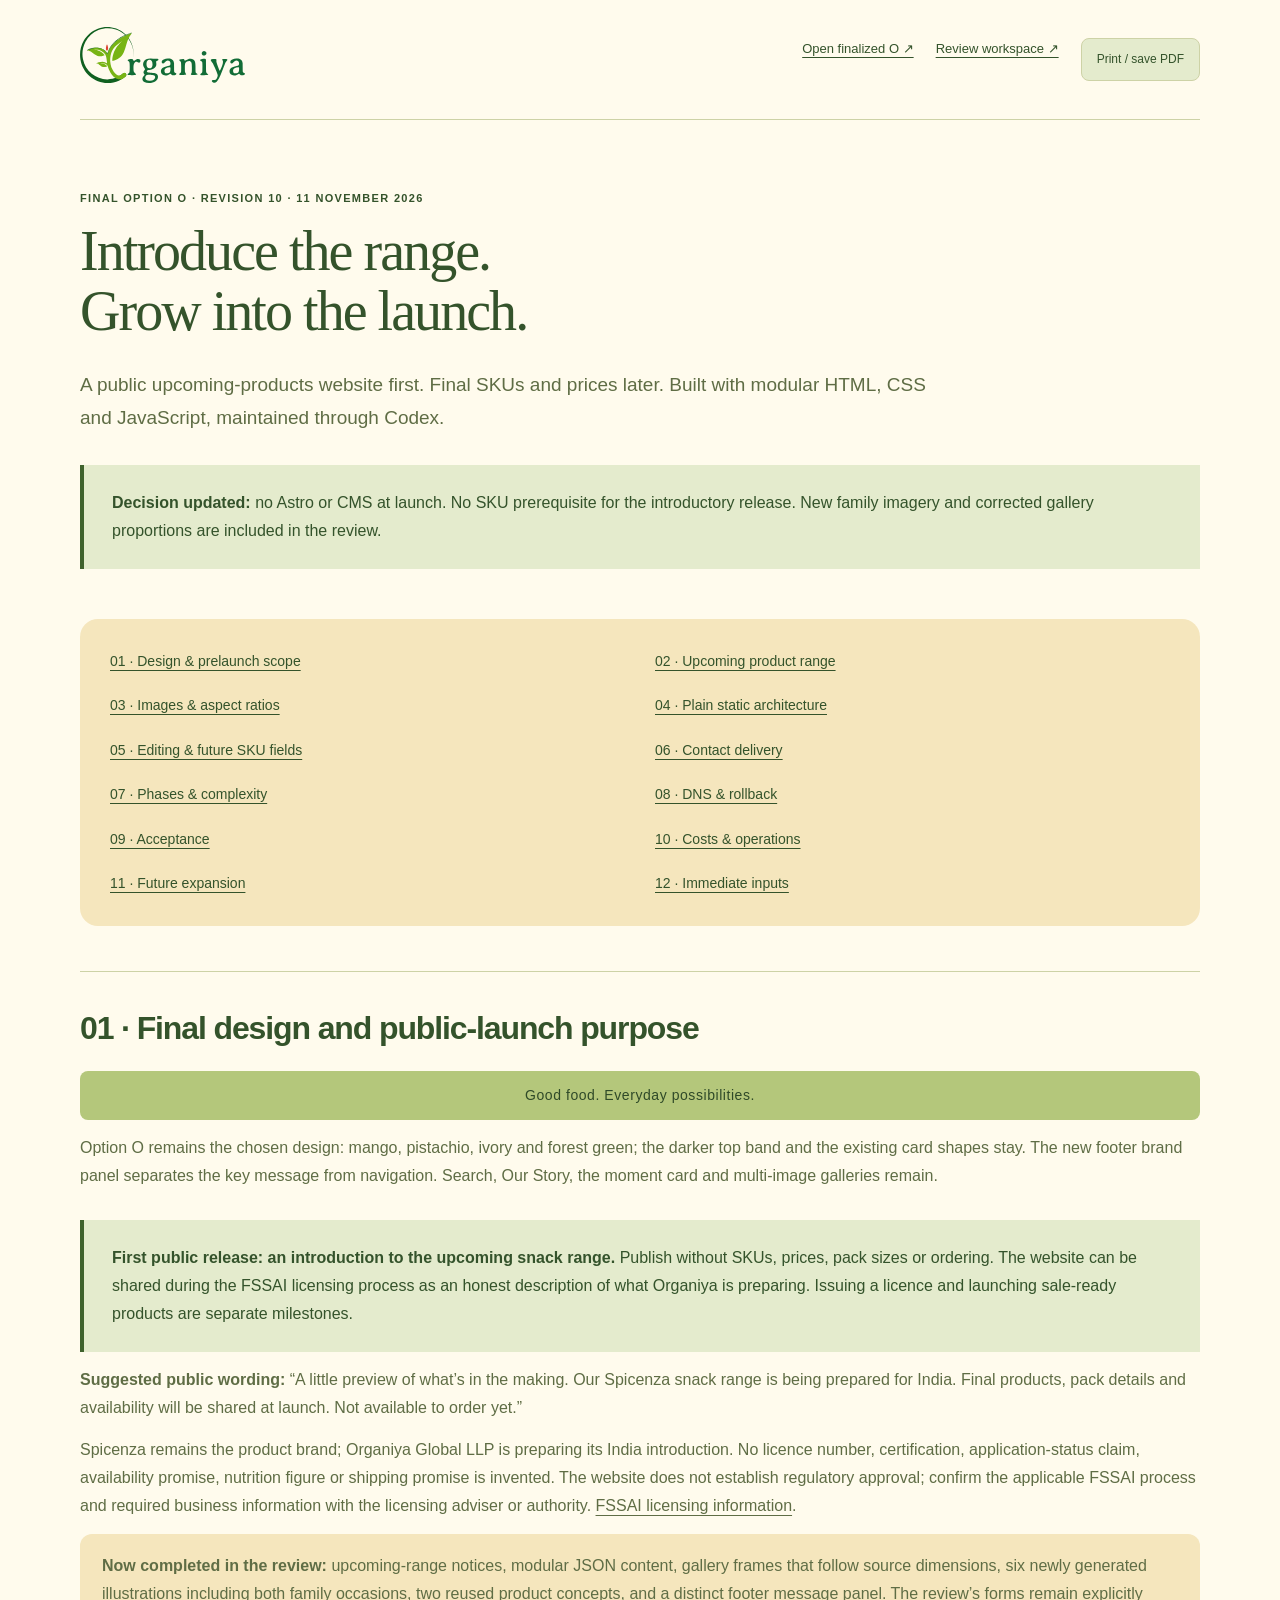
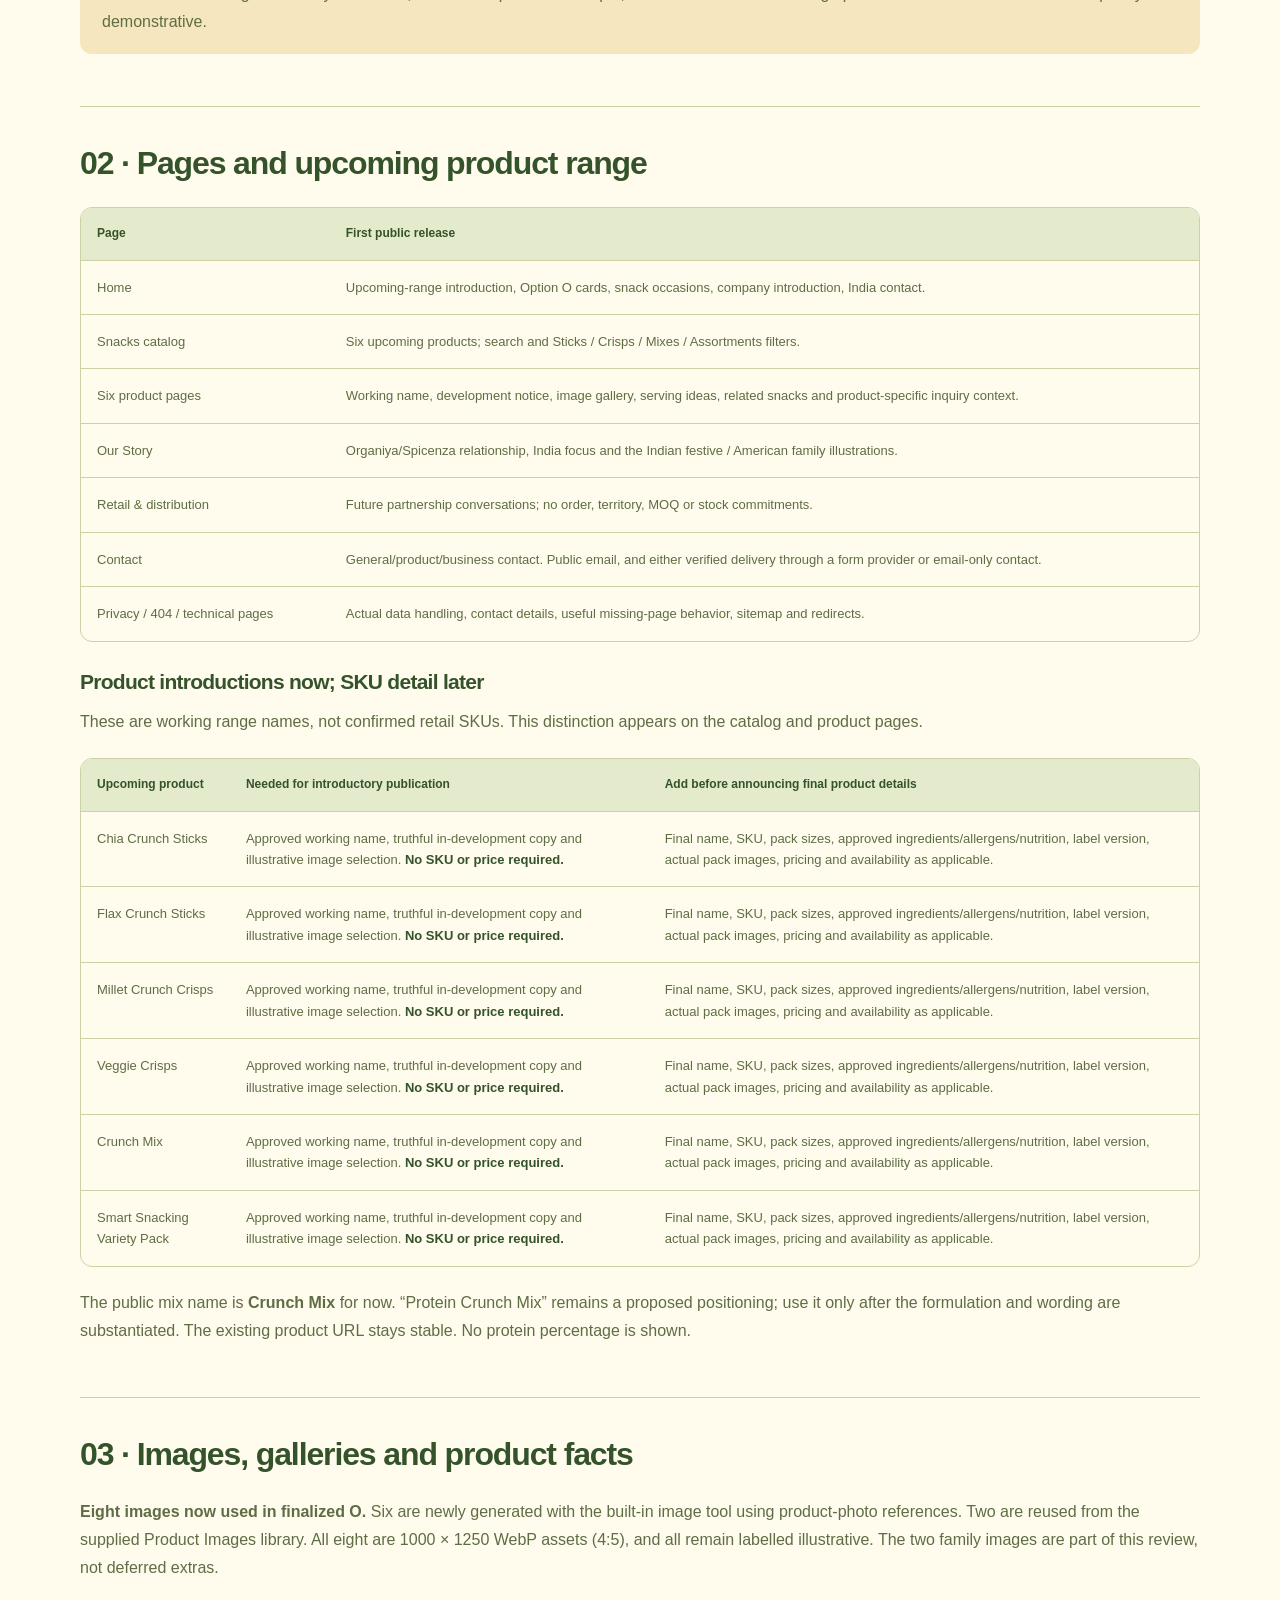
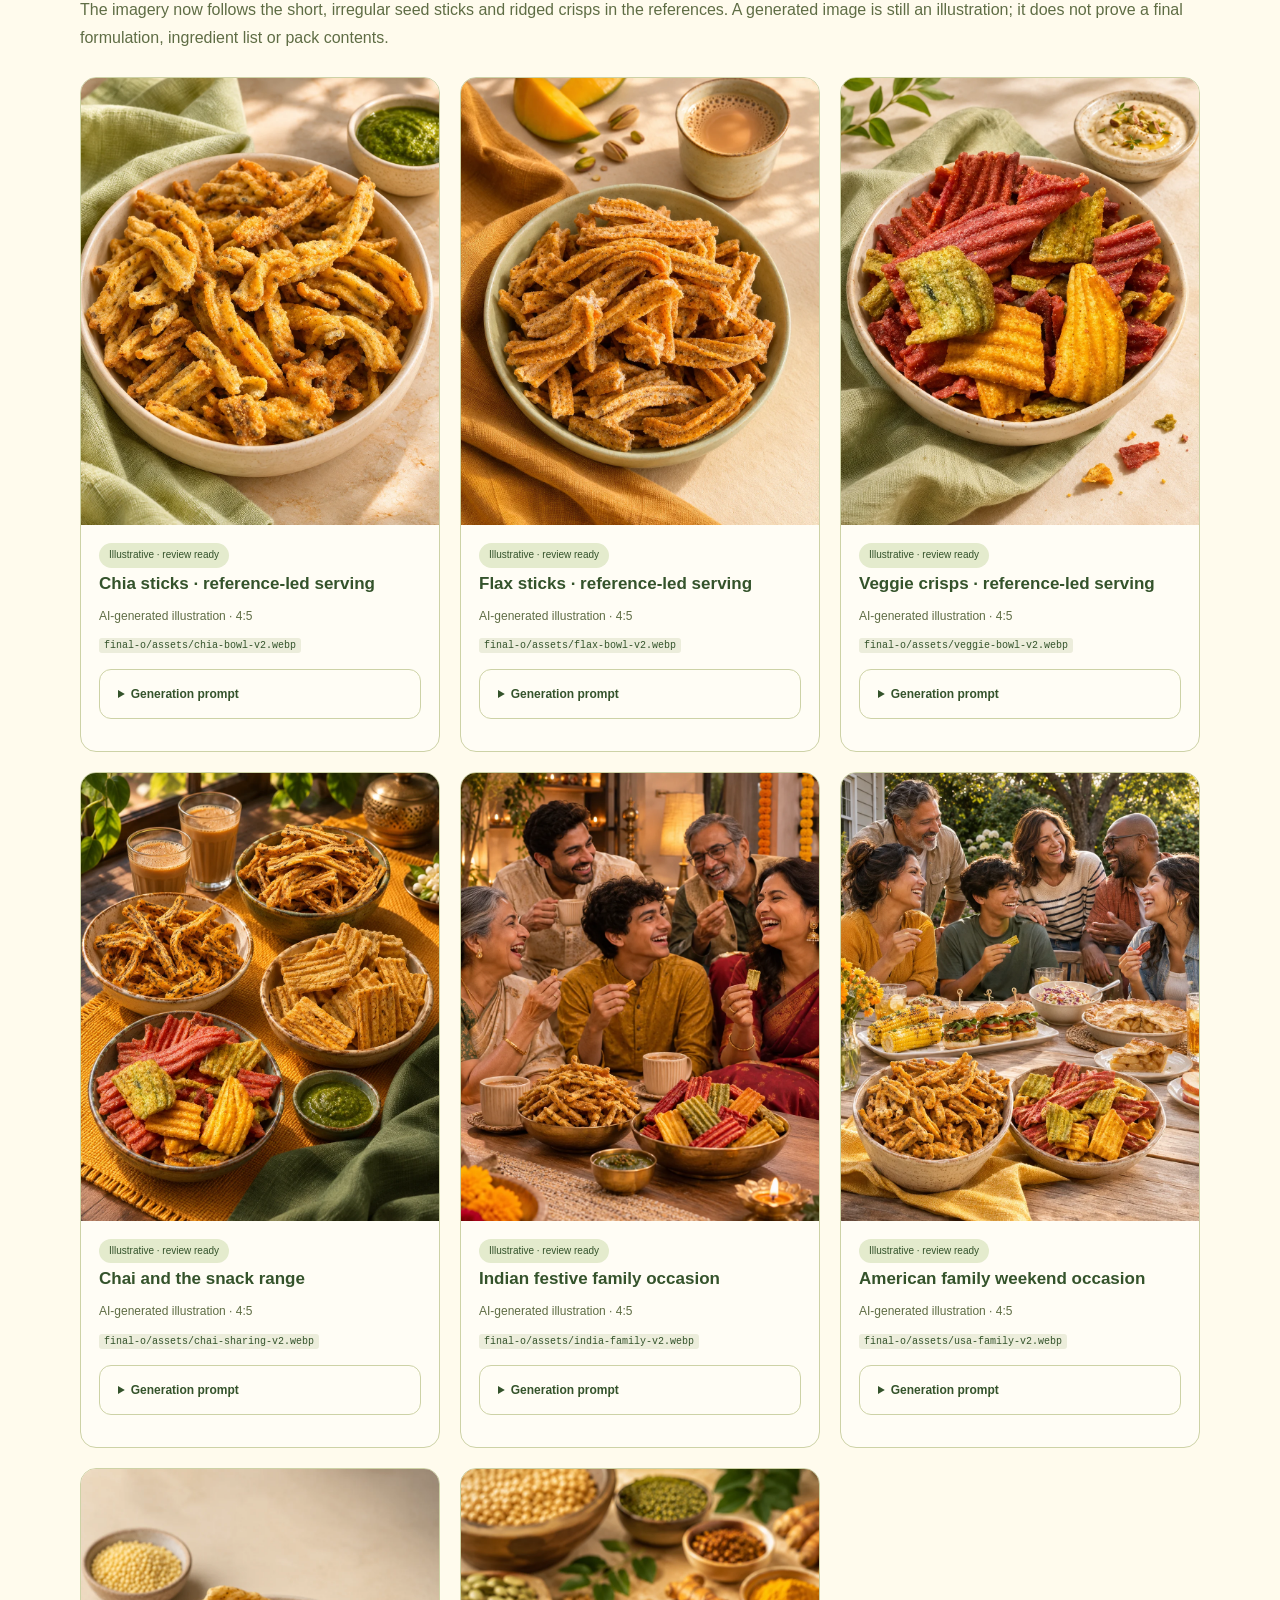
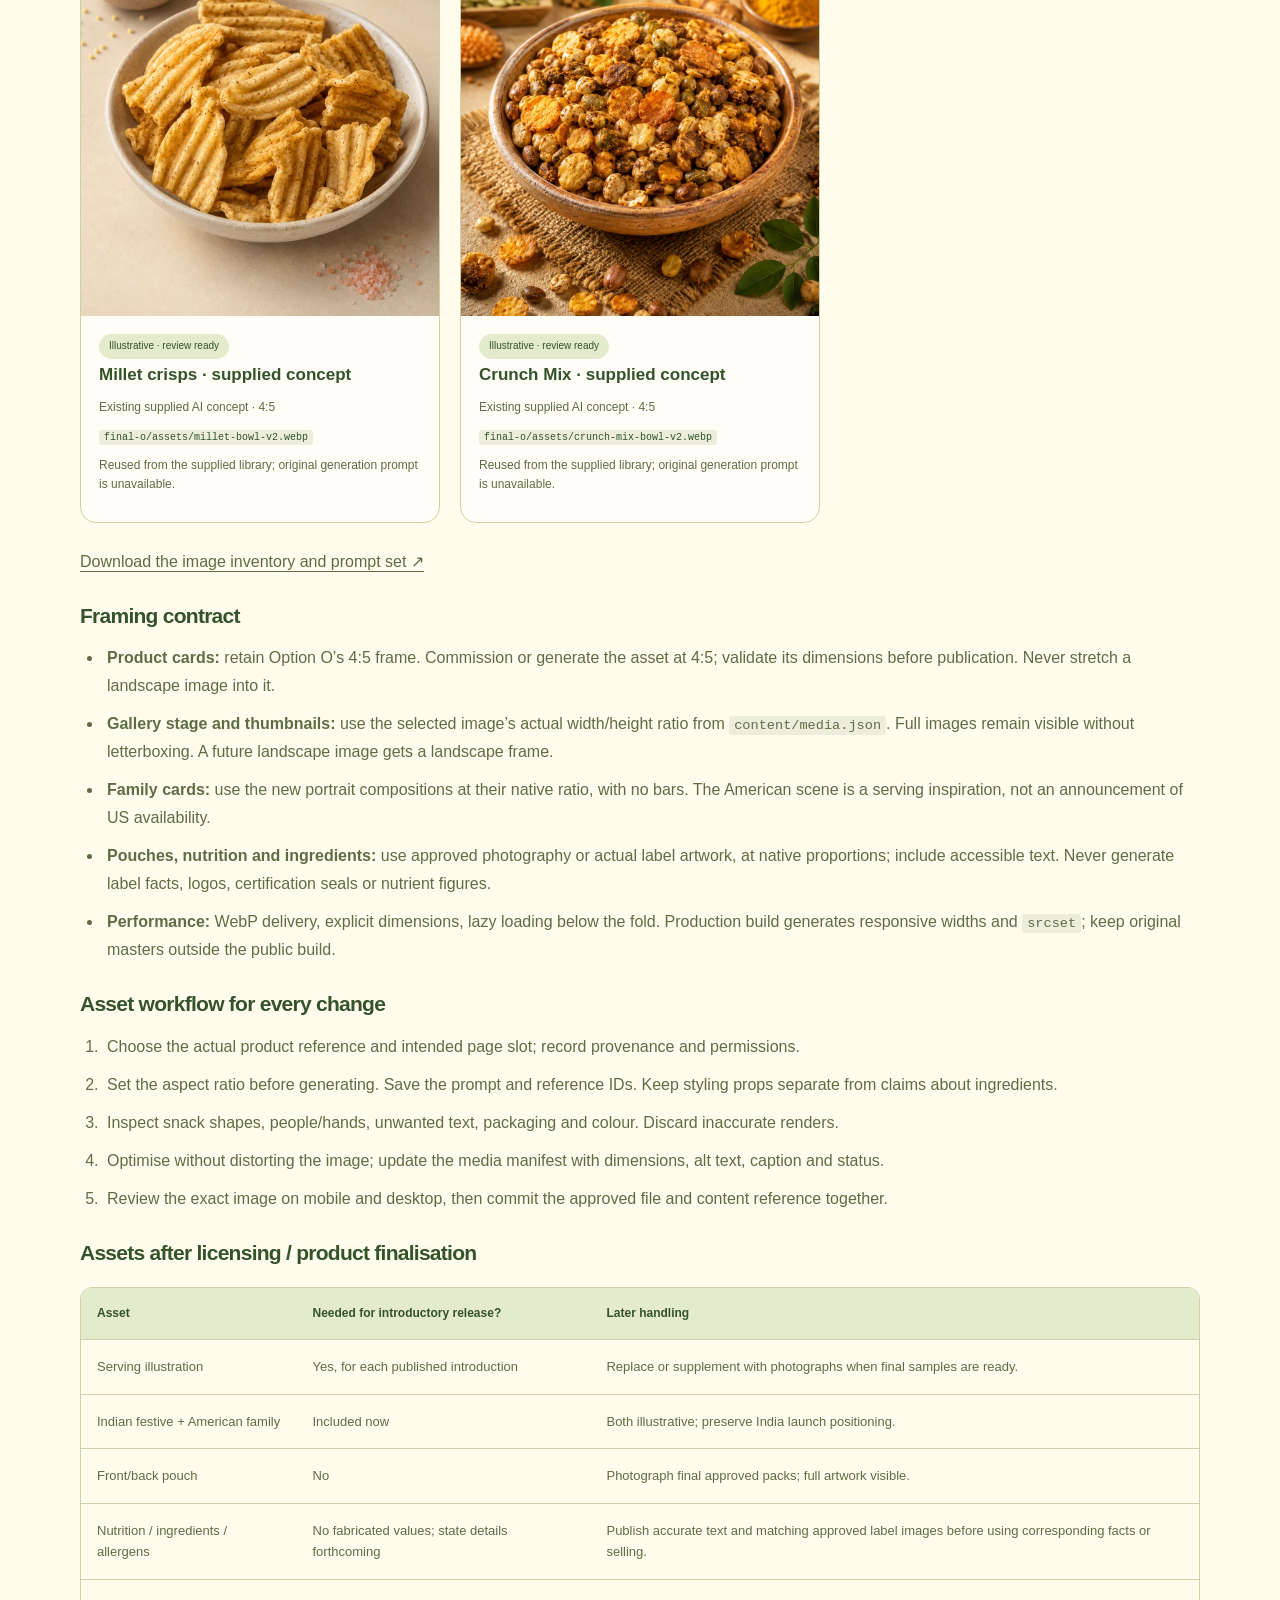
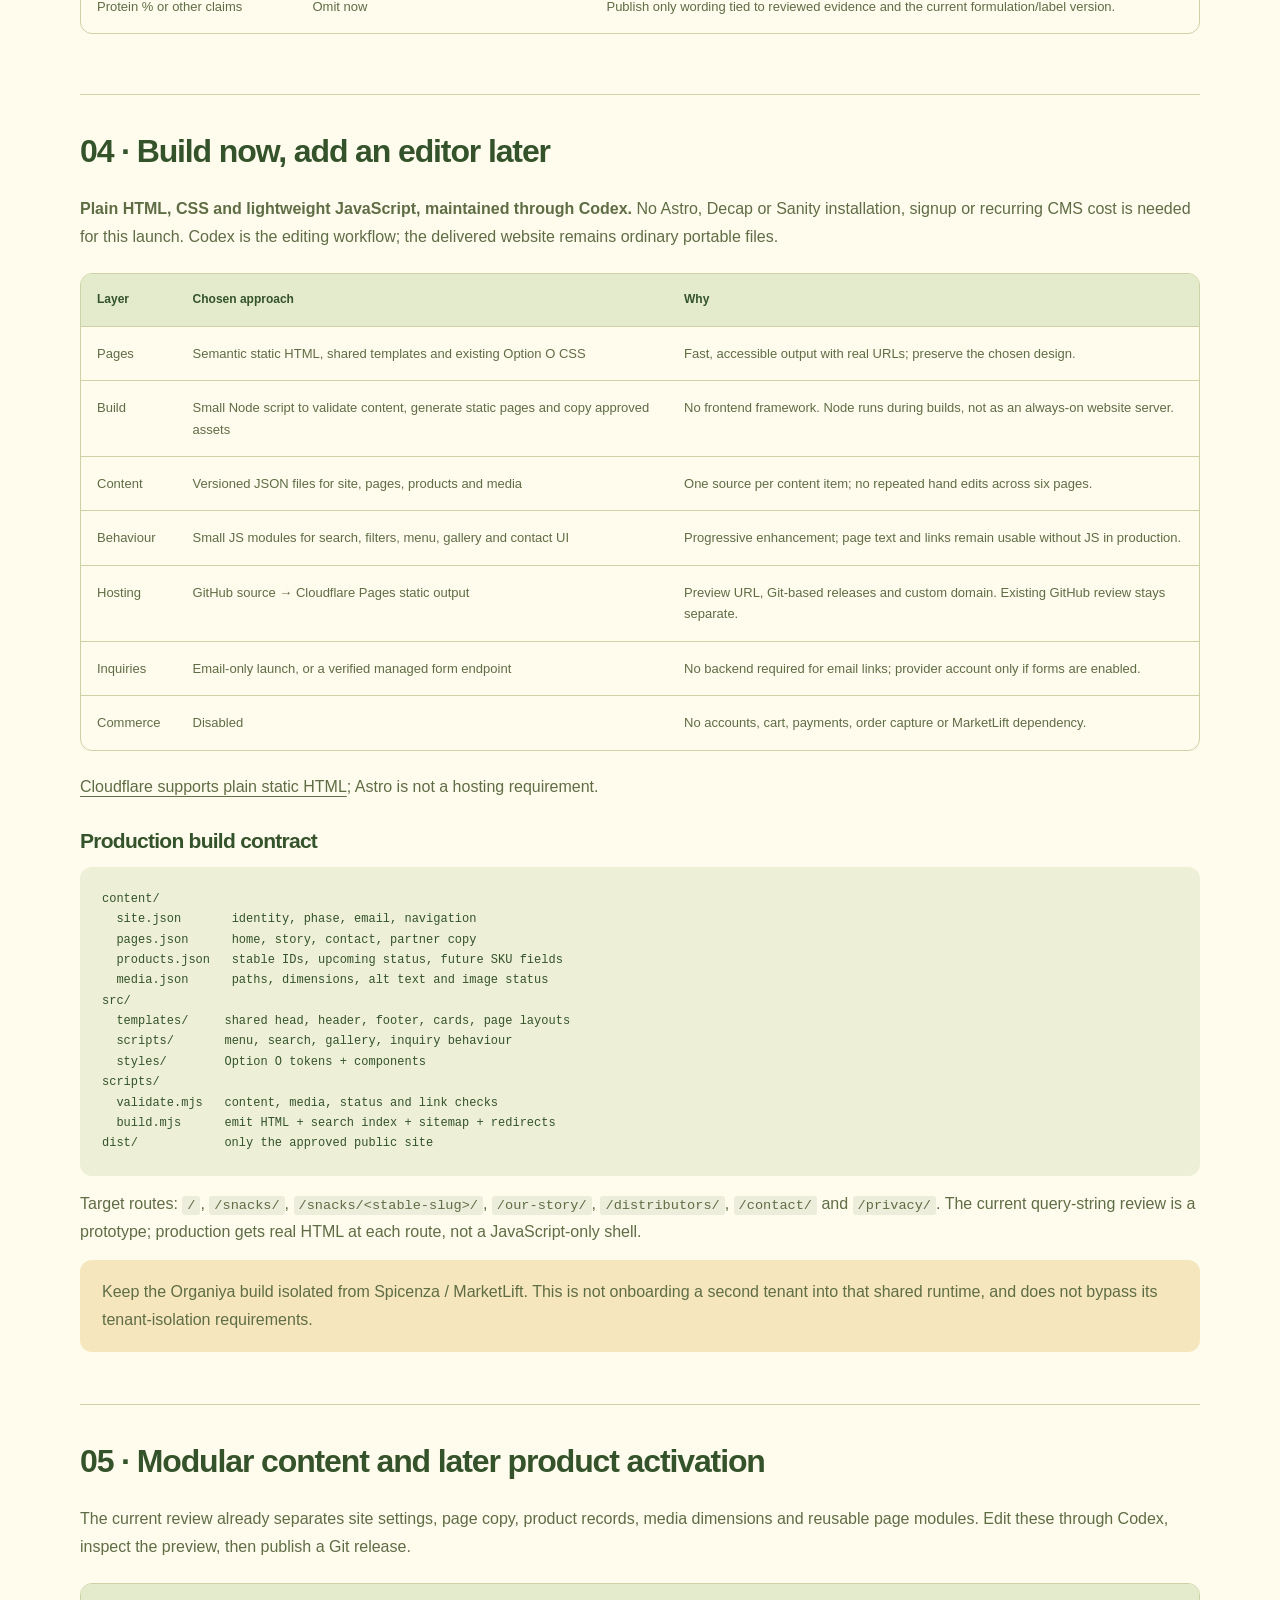
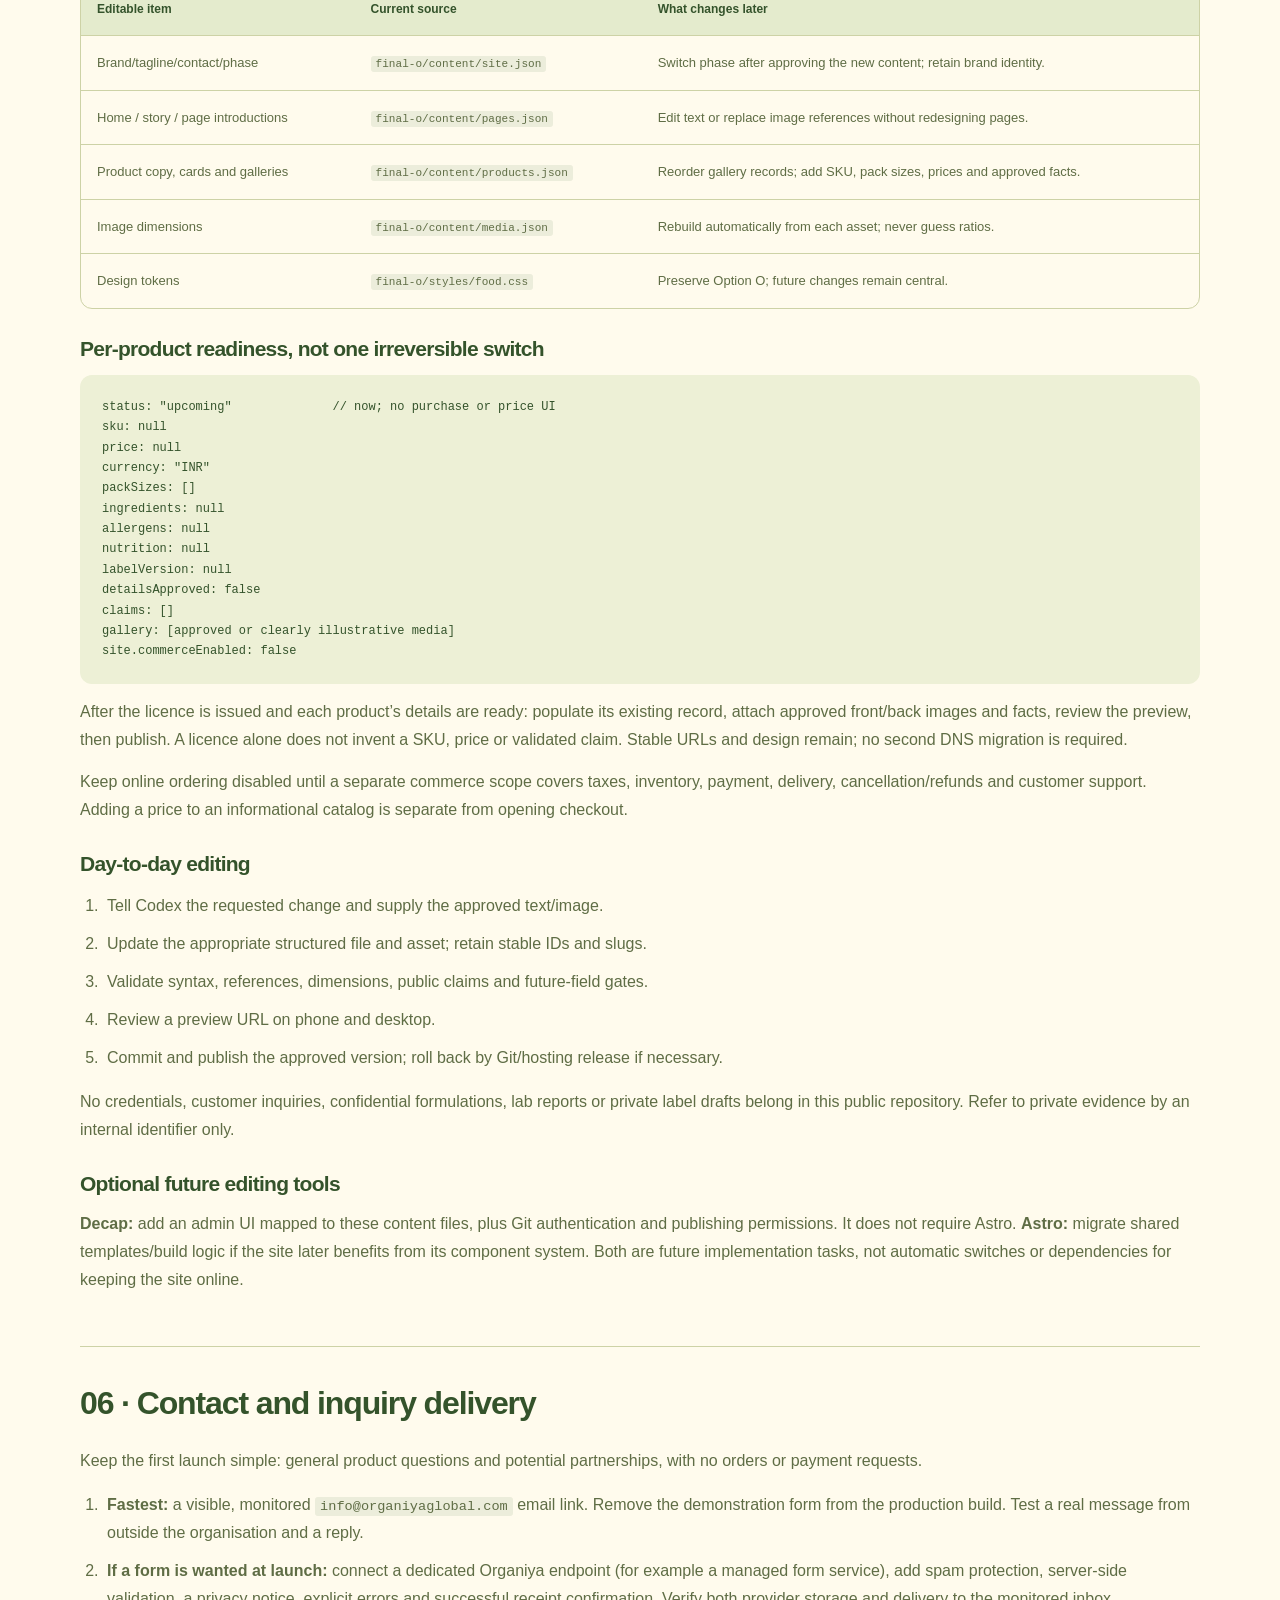
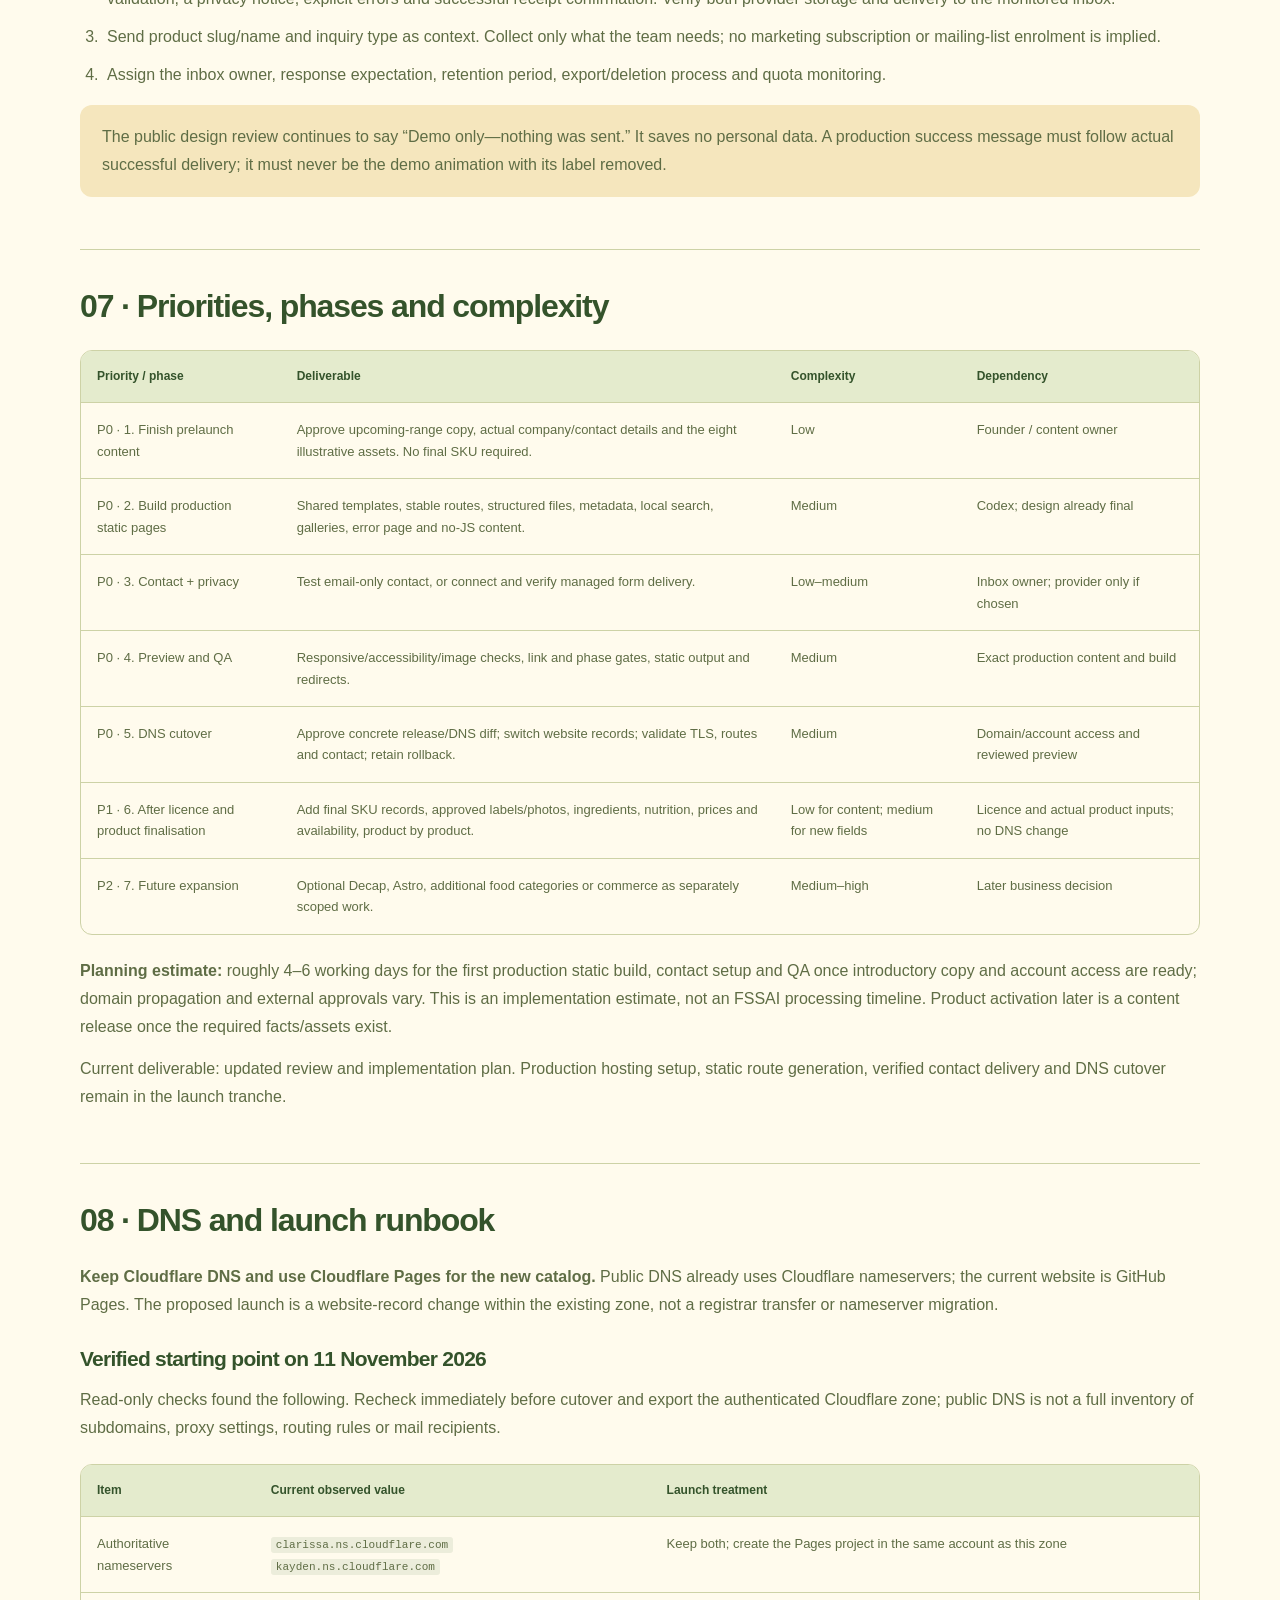
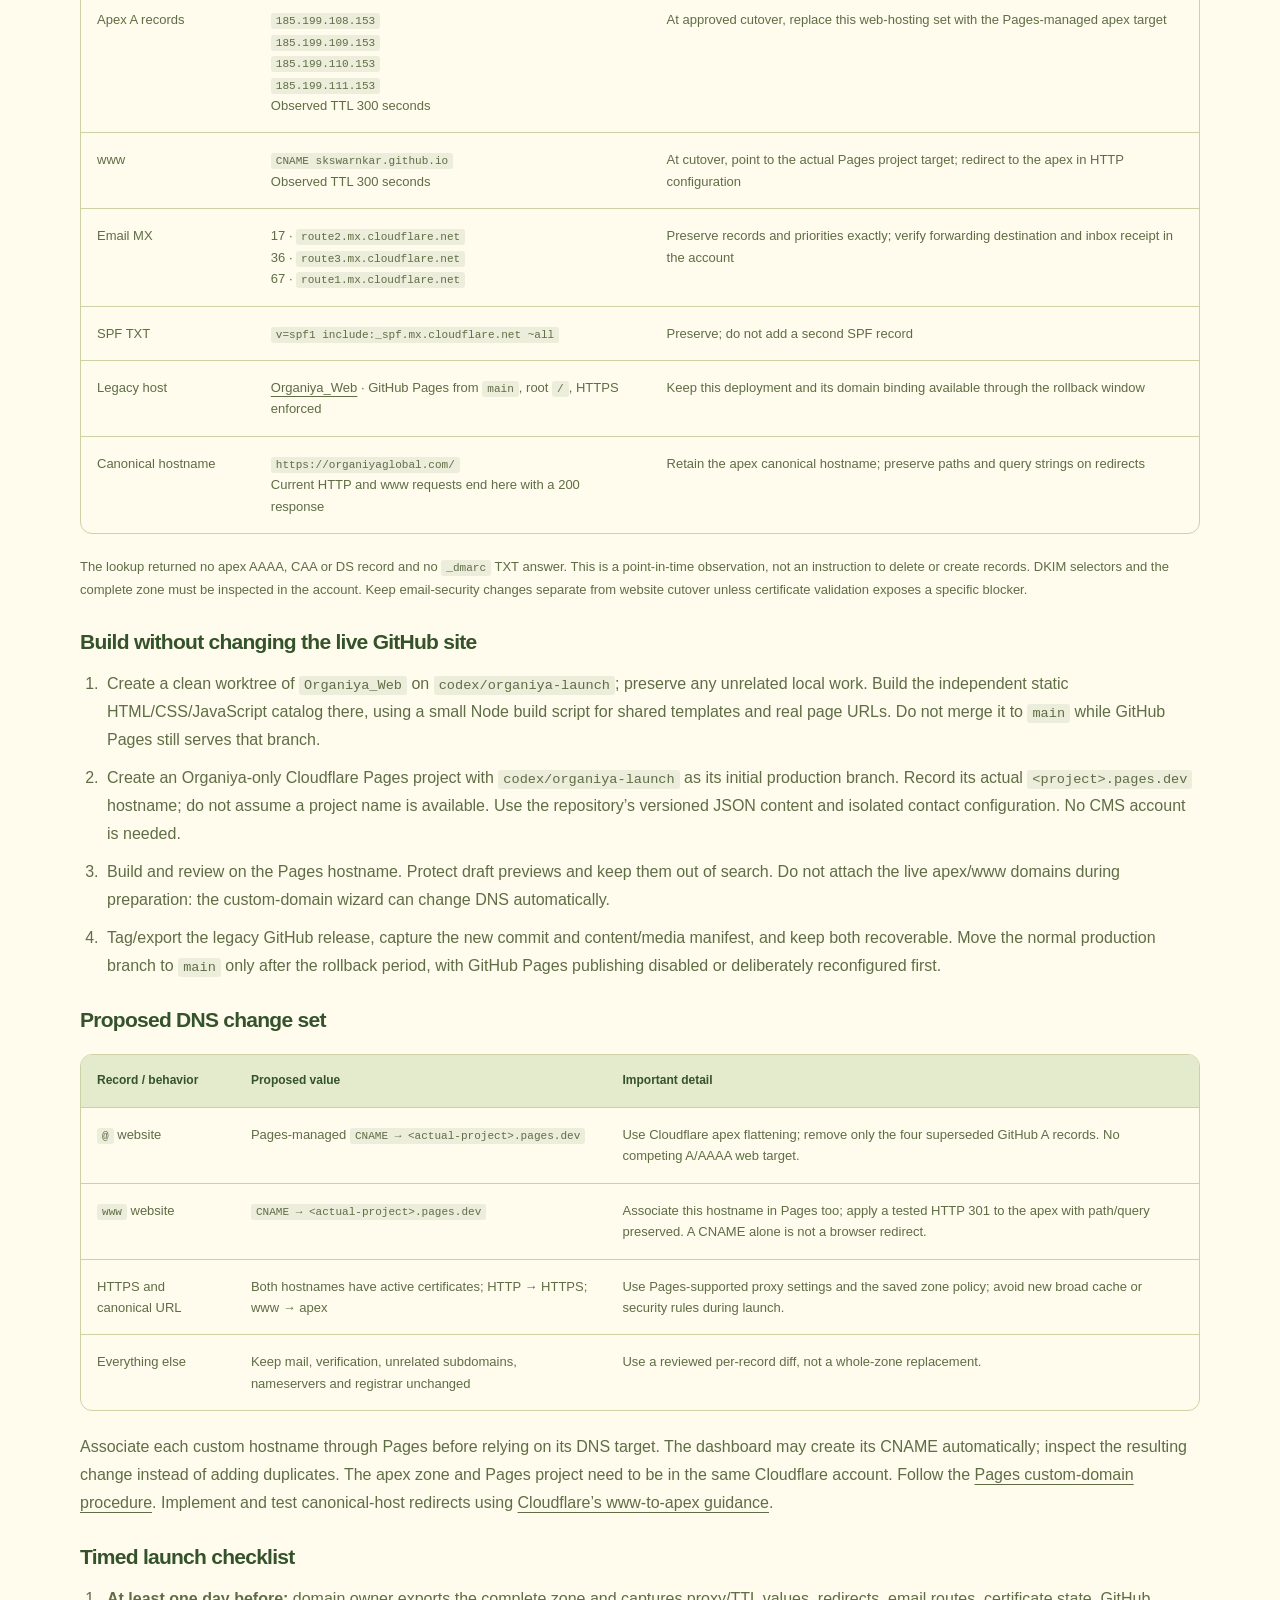
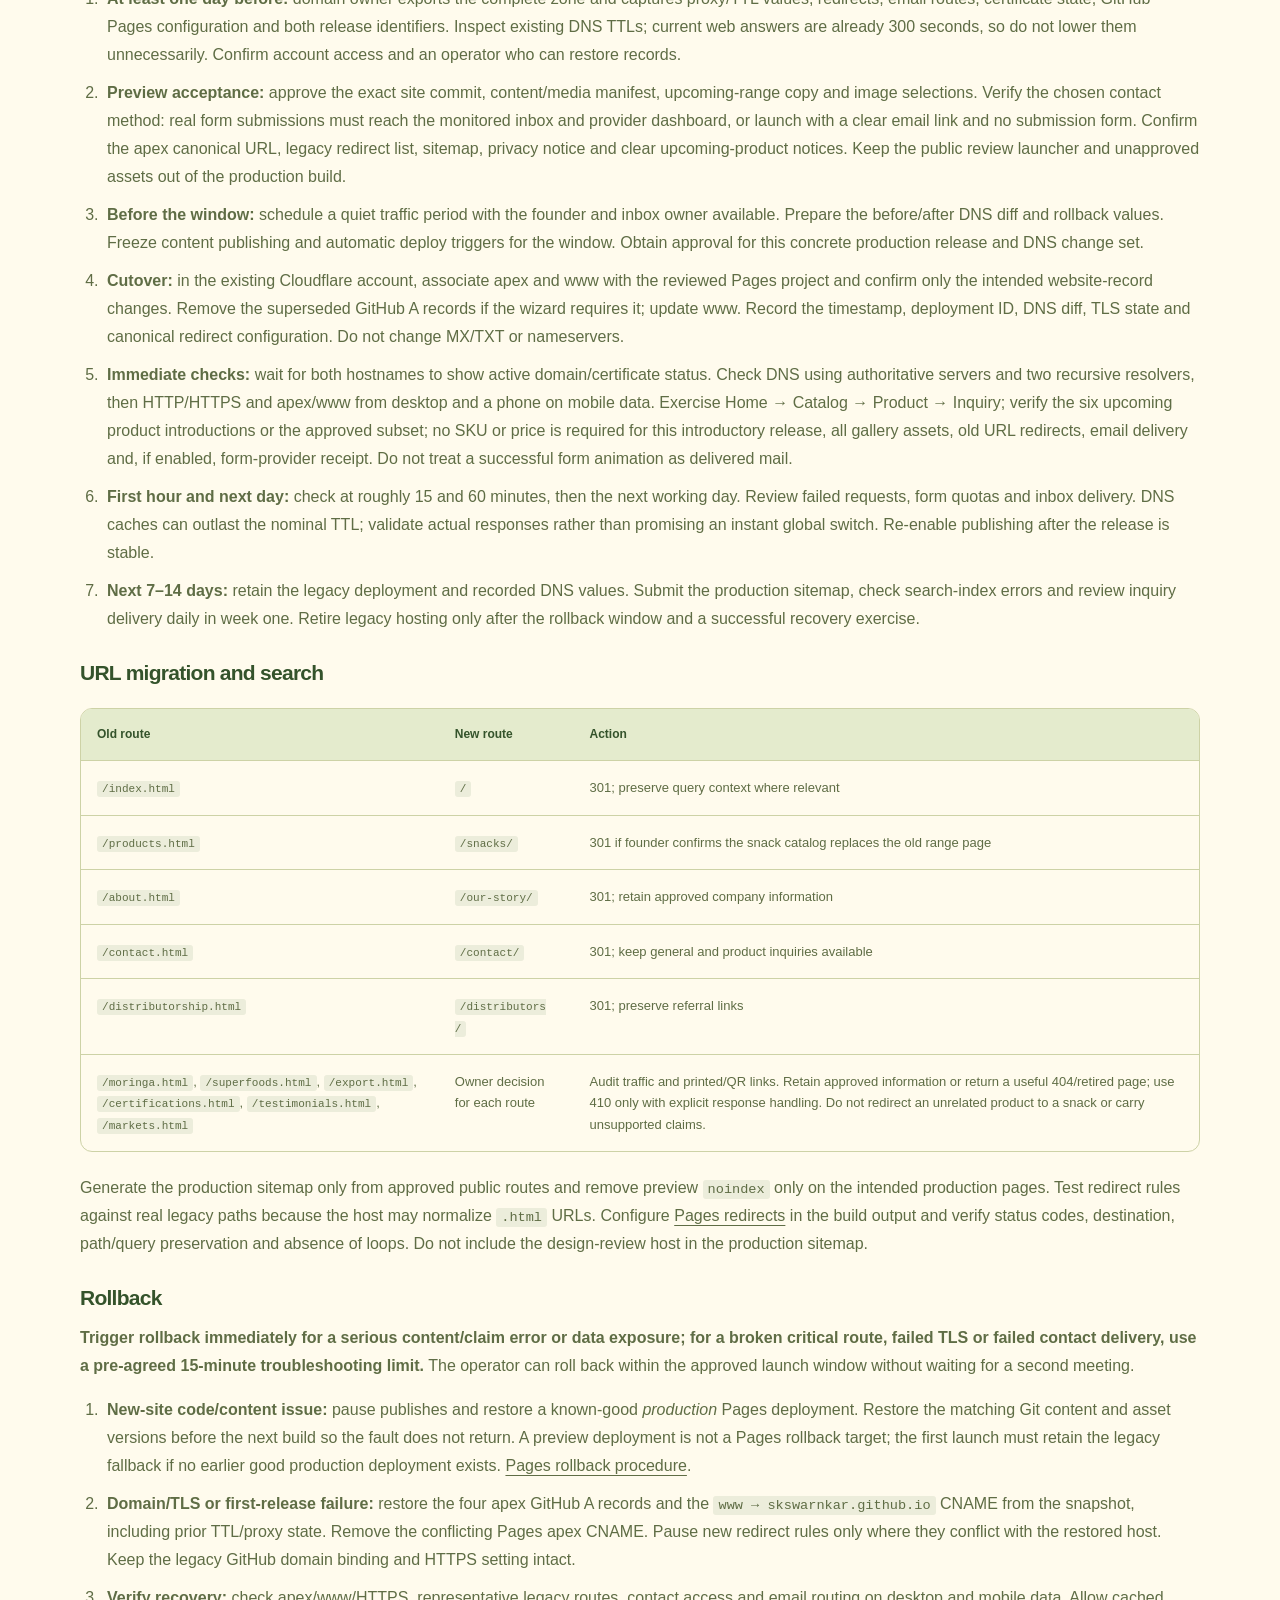
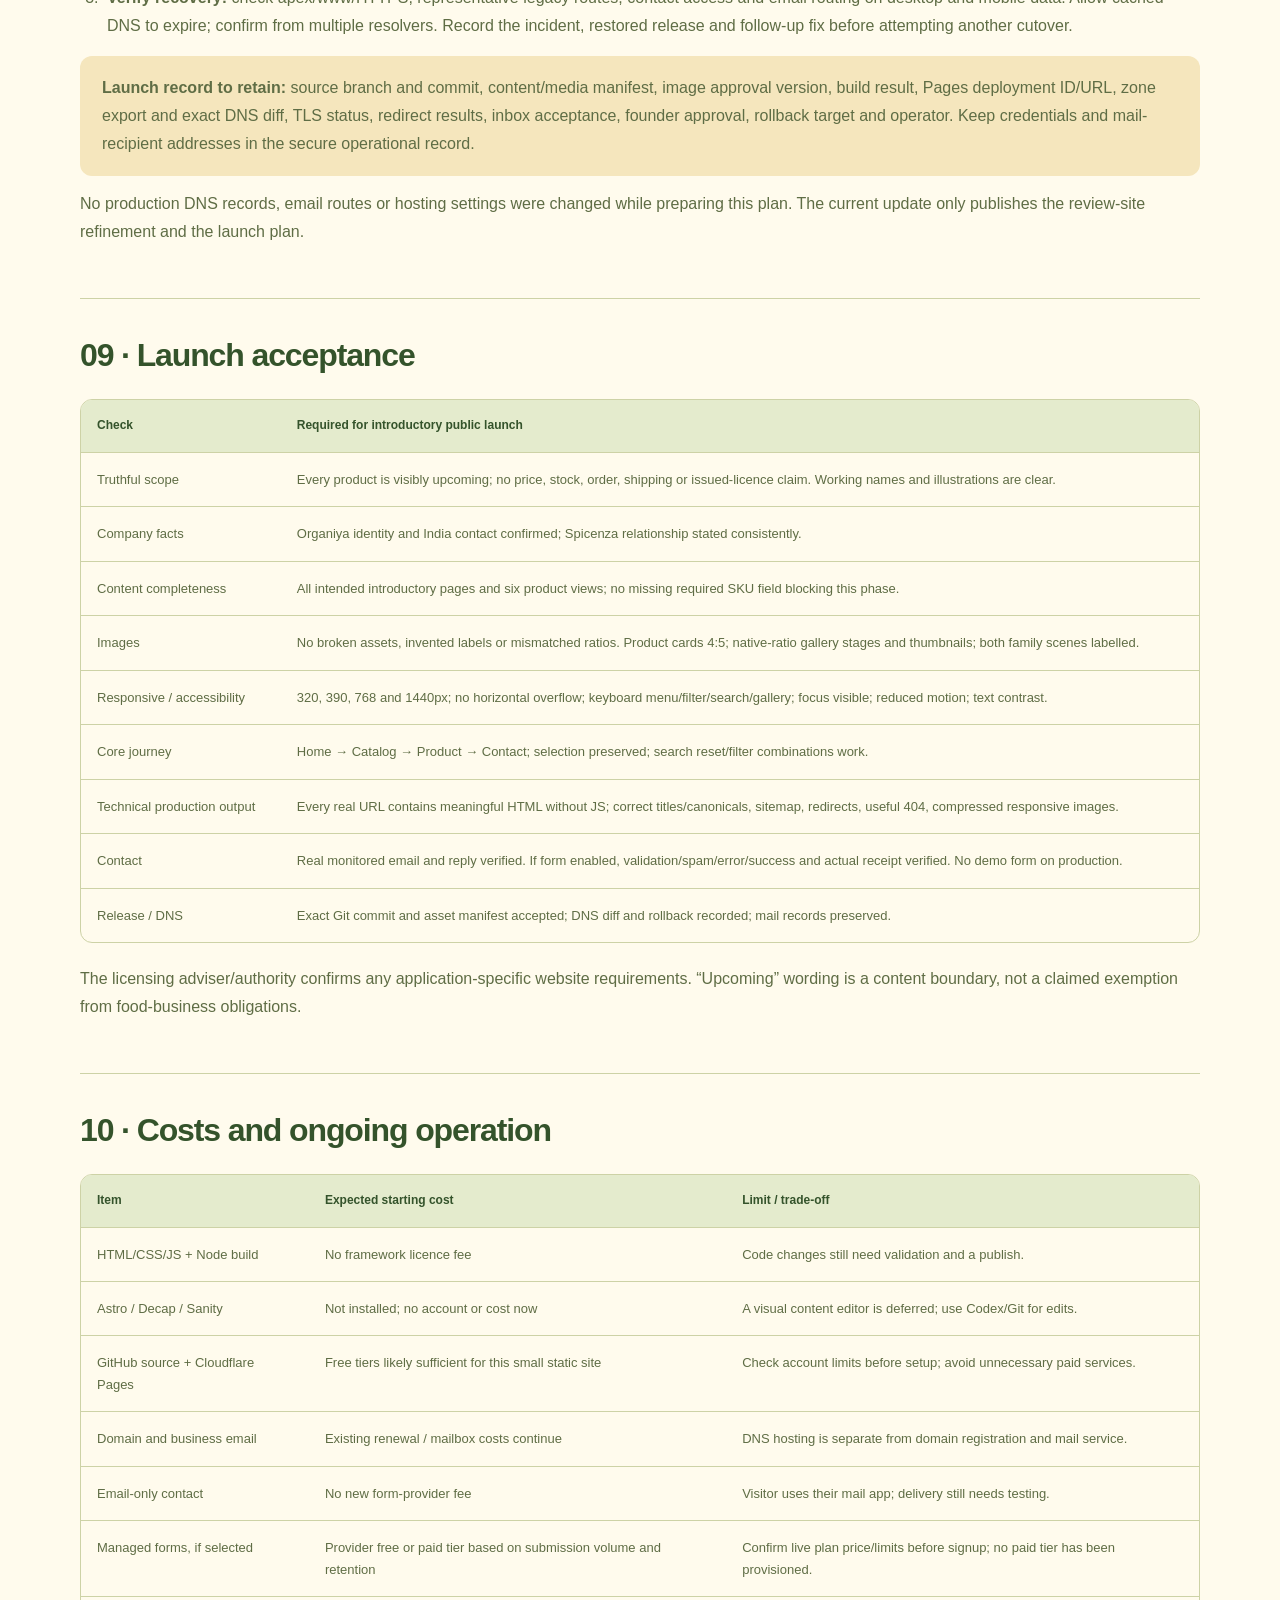
==== commit d2d4e9db: "Refine finalized O for upcoming range and reference-led imagery" ====
--- a/launch-plan.html
+++ b/launch-plan.html
@@ -1,36 +1,31 @@
-<!doctype html><html lang="en"><head><meta charset="utf-8"><meta name="viewport" content="width=device-width,initial-scale=1"><meta name="robots" content="noindex,nofollow,noarchive"><title>Organiya website build, images and DNS launch plan</title><link rel="icon" href="assets/mark.svg"><style>
+<!doctype html><html lang="en"><head><meta charset="utf-8"><meta name="viewport" content="width=device-width,initial-scale=1"><meta name="robots" content="noindex,nofollow,noarchive"><title>Organiya prelaunch website plan · Revision 10</title><link rel="icon" href="assets/mark.svg"><style>
 :root{--ink:#34532b;--muted:#5f6d45;--paper:#fffbed;--line:#cdd2a6;--sage:#e4ebcd;--mango:#ffd18a}*{box-sizing:border-box}html{scroll-behavior:smooth;scroll-padding-top:20px}body{margin:0;background:var(--paper);color:var(--ink);font:16px/1.75 -apple-system,BlinkMacSystemFont,'Helvetica Neue',Arial,sans-serif}a{color:inherit;text-underline-offset:4px}a:focus-visible,button:focus-visible{outline:3px solid #8b4c20;outline-offset:4px}header,main,footer{max-width:1120px;width:calc(100% - 64px);margin:auto}header{display:flex;justify-content:space-between;align-items:center;gap:25px;padding:27px 0;border-bottom:1px solid var(--line)}header img{width:165px;height:auto}header nav{display:flex;gap:22px;font-size:13px}h1,h2,h3{line-height:1.15;letter-spacing:-.035em}h1{font:56px/1.07 Georgia,serif;margin:14px 0 26px;max-width:850px}h2{font-size:32px;margin:0 0 25px}h3{font-size:21px;margin:28px 0 14px}p{margin:14px 0;color:var(--muted)}.intro{padding:55px 0 30px}.eyebrow{font-size:11px;letter-spacing:.12em;color:var(--ink);font-weight:600}.lead{font-size:19px;max-width:850px}.decision{padding:24px 28px;border-left:4px solid #3f622d;background:var(--sage);margin-top:30px}.decision p{margin:0;color:var(--ink)}.contents{display:grid;grid-template-columns:1fr 1fr;gap:10px 30px;padding:25px 30px;background:#f5e6bd;border-radius:18px;margin:20px 0 45px;font-size:14px}.contents a{padding:5px 0}section.chapter{padding:38px 0;border-top:1px solid var(--line)}.table-wrap{overflow:auto;margin:22px 0;border:1px solid var(--line);border-radius:12px}table{width:100%;border-collapse:collapse;font-size:13px;line-height:1.65}th,td{text-align:left;vertical-align:top;border-bottom:1px solid var(--line);padding:16px}th{background:var(--sage);font-size:12px;color:var(--ink)}tr:last-child td{border-bottom:0}td{color:var(--muted)}td strong{color:var(--ink)}ul,ol{padding-left:23px;color:var(--muted)}li{margin:10px 0;padding-left:4px}code{background:#eceddb;padding:2px 5px;border-radius:3px;font-size:.85em;overflow-wrap:anywhere}pre{white-space:pre-wrap;overflow-wrap:anywhere;line-height:1.7;background:#edf0d6;padding:22px;border-radius:12px;font-size:12px}.note{padding:18px 22px;background:#f5e6bd;border-radius:12px}.compact{font-size:13px}.flow{display:flex;flex-wrap:wrap;align-items:center;gap:14px;background:#edf0d6;padding:24px;border-radius:16px;font-size:14px}.flow span{background:var(--paper);border:1px solid var(--line);padding:12px 17px;border-radius:10px}.swatches{display:flex;gap:15px;flex-wrap:wrap}.swatches span{padding:13px 18px;border:1px solid var(--line);border-radius:10px;font-size:12px}.status{display:inline-block;padding:4px 10px;border-radius:15px;font-size:11px;background:var(--sage);color:var(--ink)}footer{border-top:1px solid var(--line);padding:27px 0 45px;font-size:12px;color:var(--muted)}button{border:1px solid var(--line);background:var(--sage);color:var(--ink);border-radius:8px;padding:10px 15px;font:inherit;font-size:12px;cursor:pointer}@media(max-width:700px){header,main,footer{width:calc(100% - 36px)}header{align-items:start}header img{width:125px}header nav{display:grid;gap:8px;font-size:11px}h1{font-size:39px}.intro{padding-top:34px}.lead{font-size:16px}.contents{grid-template-columns:1fr;padding:20px}.decision{padding:20px}h2{font-size:28px}h3{font-size:21px}body{font-size:15px}.table-wrap table{min-width:680px}.flow{gap:10px;padding:17px}.flow span{font-size:12px}.chapter{overflow-wrap:anywhere}}@media print{body{font-size:10pt;background:white;color:#222}header nav,.contents,button{display:none}header,main,footer{width:100%;max-width:none}h1{font-size:30pt}h2{font-size:20pt}.intro{padding:20px 0}section.chapter{padding:20px 0}h2,h3{break-after:avoid}tr,.decision,.note{break-inside:avoid}.table-wrap{overflow:visible}table{font-size:8.5pt}th,td{padding:9px}.table-wrap table{min-width:0}a{text-decoration:none}p,td,li{color:#333}}
-.asset-grid{display:grid;grid-template-columns:repeat(3,minmax(0,1fr));gap:20px;margin:25px 0}.asset-card{margin:0;background:#fffdf5;border:1px solid var(--line);border-radius:16px;overflow:hidden;min-width:0}.asset-card>a{display:block;background:#edf0d6}.asset-card img{display:block;width:100%;height:auto;aspect-ratio:4/5;object-fit:contain}.asset-card figcaption{padding:18px;font-size:12px;line-height:1.65}.asset-card h4{font-size:17px;line-height:1.3;margin:5px 0 12px}.asset-card p{margin:9px 0}.asset-card code{font-size:10px}.asset-card .status{font-size:10px}details{margin:14px 0;border:1px solid var(--line);border-radius:12px;padding:15px 18px}summary{cursor:pointer;font-weight:600;line-height:1.5}summary:focus-visible{outline:3px solid #8b4c20;outline-offset:4px}.prompt{font-size:13px;line-height:1.75}.milestone{border-left:3px solid #b4c77b;padding-left:20px}.tagline-preview{background:#b4c77b;color:#2f4a28;padding:12px 20px;text-align:center;border-radius:8px;font-size:14px;letter-spacing:.04em}.plan-quick-links{display:flex;gap:15px;flex-wrap:wrap;font-size:13px}@media(max-width:900px){.asset-grid{grid-template-columns:repeat(2,minmax(0,1fr))}}@media(max-width:560px){.asset-grid{grid-template-columns:1fr}.asset-card img{max-height:380px}.asset-card figcaption{font-size:13px}.tagline-preview{font-size:12px}}@media print{.asset-grid{grid-template-columns:repeat(3,minmax(0,1fr))}.asset-card{break-inside:avoid}.asset-card img{max-height:160px}.asset-card figcaption{font-size:8pt}details{break-inside:avoid}}
-</style></head><body><header><a href="./"><img src="assets/logo.svg" alt="Organiya"></a><nav aria-label="Plan navigation"><a href="final-o/site.html?design=o">Open finalized O ↗</a><a href="./">Review workspace ↗</a><button onclick="window.print()">Print / save PDF</button></nav></header><main>
-<section class="intro"><p class="eyebrow">FINALIZED OPTION O · INDIA · CATALOG + INQUIRIES</p><h1>Organiya website<br>build & launch plan</h1><p class="lead">Launch a focused Spicenza snack catalog with Organiya as the India seller. Preserve O’s mango and pistachio colours, cards and approachable layout, while making content easy to maintain.</p><div class="decision"><p><strong>Confirmed:</strong> snacks only for the first public launch; catalog and inquiries first. Pulses, spices, cookies, checkout, payments and customer accounts are later work. The design review is live; the production website and real inquiry delivery have not been launched by this update.</p></div><p class="compact">Updated 11 November 2026. Includes all nine existing illustration assets, new-image briefs and a DNS plan based on the current public records. Timings below are implementation estimates, conditional on approved content and access. This is the single working launch plan for this Organiya review, separate from the Spicenza production backlog.</p></section>
-<nav class="contents" aria-label="Plan contents"><a href="#design">01 · Final design and scope</a><a href="#pages">02 · Pages and launch catalog</a><a href="#gallery">03 · Images, galleries and claims</a><a href="#architecture">04 · Architecture and editing</a><a href="#content">05 · Content model and workflow</a><a href="#inquiries">06 · Real inquiry delivery</a><a href="#phases">07 · Phases, owners and complexity</a><a href="#cutover">08 · DNS and launch runbook</a><a href="#quality">09 · Launch acceptance</a><a href="#operations">10 · Operations, costs and risks</a><a href="#later">11 · Expansion later</a><a href="#inputs">12 · Immediate inputs</a></nav>
-<section id="design" class="chapter"><h2>01 · Final design and scope</h2><p><strong>O is the approved visual direction.</strong> Keep its theme tokens and card treatment, with one approved-direction refinement to the announcement band: mango hero, pistachio accents, warm cream surfaces, green text and restrained brown emphasis. P contributes only the useful refinements requested: search, a serving-moment card and clearer story structure.</p><div class="swatches"><span style="background:#ffd18a">Mango · #FFD18A</span><span style="background:#d4df9c">Pistachio · #D4DF9C</span><span style="background:#fffbed">Cream · #FFFBED</span><span style="background:#3f622d;color:#fffbed">Green · #3F622D</span><span style="background:#8b4c20;color:#fffbed">Brown · #8B4C20</span></div><h3>Final announcement</h3><div class="tagline-preview">Good food. Everyday possibilities.</div><p>Use the founder’s proposed line as written. It is simple enough for snacks today and broad enough for a future pantry range. The band deepens from pale pistachio <code>#D4DF9C</code> to <code>#B4C77B</code>, with dark green <code>#2F4A28</code> text (5.35:1 contrast). Keep the mango hero, product cards and actual logo artwork.</p><h3>Completed in the review prototype</h3><ul><li>O is first and opens by default. Earlier designs remain references, with the previously hidden choices still hidden.</li><li>Catalog search works with the existing Sticks, Crisps, Mixes and Assortments filters; empty searches have a reset action.</li><li>All six product pages have labelled gallery thumbnails, an enlarged view, keyboard navigation and a serving-moment card that selects the pairing image.</li><li>Our Story explains the current snack focus and Organiya–Spicenza relationship without invented company history.</li><li>Product records, gallery lists, major page copy and site settings are separated from page layouts. Customer-facing pages contain no planned-category navigation.</li></ul><p class="note"><strong>Still preview-only:</strong> images remain labelled illustrative; forms validate locally and send nothing. The new content files are a foundation for production editing, not an authenticated CMS. No approved packaging, nutrition figures, family photography or protein percentages were supplied for this update.</p></section>
-<section id="pages" class="chapter"><h2>02 · Pages and launch catalog</h2><div class="table-wrap"><table><thead><tr><th>Page</th><th>Launch behavior</th><th>Editable content</th></tr></thead><tbody><tr><td>Home</td><td>O hero, snack occasions, selected products, brand introduction, retailer CTA</td><td>Headings, paragraphs, hero image, occasion pairings, featured products and CTA labels</td></tr><tr><td>Snack catalog</td><td>Search and category filters; no price, cart or checkout</td><td>Intro, category order, product visibility and card image</td></tr><tr><td>Product details</td><td>Gallery, approved facts, ingredients/allergens, serving card, related snacks and inquiry</td><td>Full product record, image order/captions, serving suggestions and related-product selection</td></tr><tr><td>Our Story / About</td><td>One focused page, avoiding duplicate About and Story content</td><td>Story sections, approved founder/company text, photographs and brand-role block</td></tr><tr><td>Retail & distribution</td><td>Short partnership introduction and business inquiry</td><td>Copy, range introduction, response expectations and recipient routing</td></tr><tr><td>Contact</td><td>Consumer/business selection; selected product carried into a real inquiry</td><td>Verified email/contact details, FAQ, acknowledgement text</td></tr><tr><td>Privacy, terms and utility pages</td><td>Inquiry-data notice, site terms, accessible 404 and useful confirmation/error states</td><td>Owner-approved legal text, contact and revision date</td></tr></tbody></table></div><p>Keep these six <strong>design catalog names</strong> until the founder confirms the actual launch SKUs. A concept illustration or filename is not proof of a formulation or final product name.</p><div class="table-wrap"><table><thead><tr><th>Current product</th><th>Category</th><th>Approval needed before public launch</th></tr></thead><tbody><tr><td>Chia Crunch Sticks</td><td>Sticks</td><td>SKU name, chia formulation, pack imagery, final label and availability</td></tr><tr><td>Flax Crunch Sticks</td><td>Sticks</td><td>SKU name, flax formulation, pack imagery, final label and availability</td></tr><tr><td>Millet Crunch Crisps</td><td>Crisps</td><td>Exact grain/product identity; do not relabel mung products as millet from imagery alone</td></tr><tr><td>Veggie Crisps</td><td>Crisps</td><td>Actual vegetables, preparation, formulation and final label</td></tr><tr><td>Protein Crunch Mix</td><td>Mixes</td><td>Final name, composition and substantiation for the “Protein” positioning</td></tr><tr><td>Smart Snacking Variety Pack</td><td>Assortments</td><td>Actual contents, component SKUs, pack format and availability</td></tr></tbody></table></div><p>If only some snacks are ready, launch the approved subset and keep the others in draft. Do not let an arbitrary six-product count delay a trustworthy catalog.</p></section>
-<section id="gallery" class="chapter"><h2>03 · Images, galleries and product claims</h2><p>Use Spicenza’s useful gallery pattern: one main stage and labelled thumbnails. Keep O’s styled food image as the card image; the detail gallery can add packaging and information without cluttering the catalog. No autoplay carousel is needed.</p><div class="table-wrap"><table><thead><tr><th>Image / information</th><th>Purpose and treatment</th><th>Launch priority</th></tr></thead><tbody><tr><td>Styled snack hero</td><td>O-style presentation, accurately matched to the real SKU; 4:5, full proportions</td><td>Required for every published product</td></tr><tr><td>Pouch front</td><td>Approved final India packaging; visible brand, variant and pack size</td><td>Required for a finalized packaged SKU; do not show fictional packs</td></tr><tr><td>Pouch back</td><td>High-resolution, readable label with no cropping; enlarge or open full size</td><td>Required when the final package is represented</td></tr><tr><td>Nutrition panel</td><td>Approved label image plus accessible text/table from the same version; basis and units explicit</td><td>Required before nutrition claims or sale; truthful catalog copy must not imply unverified figures</td></tr><tr><td>Ingredients and allergens</td><td>Approved text and optional close-up image; allergens clear, not buried in photography</td><td>Required for a fully specified product; otherwise label details pending and do not imply suitability</td></tr><tr><td>Pairing</td><td>Chai, chutney or sharing plate, accurately paired to the SKU</td><td>Recommended; the moment card links to it</td></tr><tr><td>Family / occasion</td><td>Consented lifestyle photography or clearly illustrative imagery; avoid implying unverified child suitability</td><td>Optional; can follow launch</td></tr><tr><td>Approved product fact / claim</td><td>Editable text tied to evidence and label version; optional creative image must match the approved statement</td><td>Optional; never a blocker if omitted</td></tr></tbody></table></div><h3 id="image-inventory">Every image in finalized O</h3><p><strong>Nine unique illustrative images are currently used:</strong> six portrait product concepts and three landscape scenes. Five have retained generation prompts; four are supplied concepts with incomplete generation provenance. All nine remain preview assets until the product owner clears them for the public catalog. The three original SVG logos are brand artwork, not AI replacements.</p><p class="plan-quick-links"><a href="image-production-plan.json" download>Download the image manifest and prompts</a><a href="#new-images">New image briefs</a><a href="#image-workflow">Image approval workflow</a></p><div class="asset-grid"><figure class="asset-card"><a href="final-o/assets/chia-crunch-sticks.webp" target="_blank" rel="noopener" aria-label="Open Chia Crunch Sticks illustrative image"><img src="final-o/assets/chia-crunch-sticks.webp" alt="Illustrative concept for Chia Crunch Sticks" loading="lazy" width="1000" height="1250"></a><figcaption><span class="status">AI-01 · Illustration · approval pending</span><h4>Chia Crunch Sticks</h4><code>chia-crunch-sticks.webp</code><p>1000 × 1250 · 228 KB</p><p><strong>Use:</strong> Catalog card, featured-product card and Chia Crunch Sticks detail gallery.</p><p><strong>Before launch:</strong> Confirm stick shape, seed appearance and ingredients against the approved chia SKU. The concept is not formulation evidence.</p></figcaption></figure><figure class="asset-card"><a href="final-o/assets/flax-crunch-sticks.webp" target="_blank" rel="noopener" aria-label="Open Flax Crunch Sticks illustrative image"><img src="final-o/assets/flax-crunch-sticks.webp" alt="Illustrative concept for Flax Crunch Sticks" loading="lazy" width="1000" height="1250"></a><figcaption><span class="status">AI-02 · Illustration · approval pending</span><h4>Flax Crunch Sticks</h4><code>flax-crunch-sticks.webp</code><p>1000 × 1250 · 192 KB</p><p><strong>Use:</strong> Catalog card, featured-product card and Flax Crunch Sticks detail gallery.</p><p><strong>Before launch:</strong> Confirm stick length, texture and seed mix against the approved flax SKU; keep the distinct chia and flax identities.</p></figcaption></figure><figure class="asset-card"><a href="final-o/assets/millet-crunch-crisps.webp" target="_blank" rel="noopener" aria-label="Open Millet Crunch Crisps illustrative image"><img src="final-o/assets/millet-crunch-crisps.webp" alt="Illustrative concept for Millet Crunch Crisps" loading="lazy" width="1000" height="1250"></a><figcaption><span class="status">AI-03 · Illustration · approval pending</span><h4>Millet Crunch Crisps</h4><code>millet-crunch-crisps.webp</code><p>1000 × 1250 · 229 KB</p><p><strong>Use:</strong> Catalog card, featured-product card and Millet Crunch Crisps detail gallery.</p><p><strong>Before launch:</strong> Current concept shows round discs; supplied references also include ridged snacks. Replace or regenerate to match the actual millet SKU before launch.</p></figcaption></figure><figure class="asset-card"><a href="final-o/assets/veggie-crisps.webp" target="_blank" rel="noopener" aria-label="Open Veggie Crisps illustrative image"><img src="final-o/assets/veggie-crisps.webp" alt="Illustrative concept for Veggie Crisps" loading="lazy" width="1000" height="1250"></a><figcaption><span class="status">AI-04 · Illustration · approval pending</span><h4>Veggie Crisps</h4><code>veggie-crisps.webp</code><p>1000 × 1250 · 246 KB</p><p><strong>Use:</strong> Catalog card, featured-product card and Veggie Crisps detail gallery.</p><p><strong>Before launch:</strong> Current concept shows sliced vegetables. Confirm whether the launch product is sliced or formed/ridged; match the actual product and vegetable blend.</p></figcaption></figure><figure class="asset-card"><a href="final-o/assets/protein-crunch-mix.webp" target="_blank" rel="noopener" aria-label="Open Protein Crunch Mix illustrative image"><img src="final-o/assets/protein-crunch-mix.webp" alt="Illustrative concept for Protein Crunch Mix" loading="lazy" width="1000" height="1250"></a><figcaption><span class="status">AI-05 · Illustration · approval pending</span><h4>Protein Crunch Mix</h4><code>protein-crunch-mix.webp</code><p>1000 × 1250 · 237 KB</p><p><strong>Use:</strong> Catalog card, featured-product card and Protein Crunch Mix detail gallery.</p><p><strong>Before launch:</strong> Confirm every visible pulse/seed against the actual mix. The name and any protein claim need product-owner approval independently of the illustration.</p></figcaption></figure><figure class="asset-card"><a href="final-o/assets/smart-snacking-variety-pack.webp" target="_blank" rel="noopener" aria-label="Open Smart Snacking Variety Pack illustrative image"><img src="final-o/assets/smart-snacking-variety-pack.webp" alt="Illustrative concept for Smart Snacking Variety Pack" loading="lazy" width="1000" height="1250"></a><figcaption><span class="status">AI-06 · Illustration · approval pending</span><h4>Smart Snacking Variety Pack</h4><code>smart-snacking-variety-pack.webp</code><p>1000 × 1250 · 228 KB</p><p><strong>Use:</strong> Catalog card, featured-product card and Smart Snacking Variety Pack detail gallery.</p><p><strong>Before launch:</strong> Confirm included SKUs and quantities; show only approved contents. A bowl assortment does not establish a packaged variety SKU.</p></figcaption></figure><figure class="asset-card"><a href="final-o/assets/chai-table.webp" target="_blank" rel="noopener" aria-label="Open The chai table illustrative image"><img src="final-o/assets/chai-table.webp" alt="Illustrative concept for The chai table" loading="lazy" width="1536" height="1024"></a><figcaption><span class="status">AI-07 · Illustration · approval pending</span><h4>The chai table</h4><code>chai-table.webp</code><p>1536 × 1024 · 245 KB</p><p><strong>Use:</strong> Home occasion, Story and seed-stick pairing galleries.</p><p><strong>Before launch:</strong> Reuse for a shared tea occasion only if the visible sticks and crisps match the published range. Replace round crisps if the real SKU is ridged.</p></figcaption></figure><figure class="asset-card"><a href="final-o/assets/daily-tiffin.webp" target="_blank" rel="noopener" aria-label="Open The everyday tiffin illustrative image"><img src="final-o/assets/daily-tiffin.webp" alt="Illustrative concept for The everyday tiffin" loading="lazy" width="1536" height="1024"></a><figcaption><span class="status">AI-08 · Illustration · approval pending</span><h4>The everyday tiffin</h4><code>daily-tiffin.webp</code><p>1536 × 1024 · 297 KB</p><p><strong>Use:</strong> Home hero, snack occasions, Story and contextual gallery views.</p><p><strong>Before launch:</strong> Keep the adult workday setting and O hero composition; correct snack shapes/blend if needed. Do not imply school or child suitability.</p></figcaption></figure><figure class="asset-card"><a href="final-o/assets/ingredient-study.webp" target="_blank" rel="noopener" aria-label="Open Ingredient still life illustrative image"><img src="final-o/assets/ingredient-study.webp" alt="Illustrative concept for Ingredient still life" loading="lazy" width="1536" height="1024"></a><figcaption><span class="status">AI-09 · Illustration · approval pending</span><h4>Ingredient still life</h4><code>ingredient-study.webp</code><p>1536 × 1024 · 308 KB</p><p><strong>Use:</strong> Story or ingredient section; replace its current generic pairing use on product details.</p><p><strong>Before launch:</strong> Use on Story or an approved ingredient section, not as a product-specific serving photograph for a mix that is not shown. Every displayed ingredient must be accurate.</p></figcaption></figure></div><p class="note"><strong>Keep O’s food styling, correct the product evidence.</strong> The round millet discs and sliced vegetable concepts must not represent a different ridged product merely because their photographs look attractive. An “illustrative” caption does not resolve an inaccurate SKU representation. Use the supplied ProductPhotos as references, have the product owner map files to actual SKUs, and regenerate or photograph only the mismatched items.</p><h3 id="new-images">New and replacement image briefs</h3><p>Approve a maximum launch set of <strong>six product-specific pairing images</strong>, one for each published SKU, reusing accurate existing pictures where possible. Prioritize the snacks that actually launch. Add <strong>one family sharing scene</strong> later if useful. Existing product or hero revisions replace their originals; they do not create extra gallery slots. No new images were generated as part of this planning update.</p><div class="table-wrap"><table><thead><tr><th>ID / image</th><th>Composition and use</th><th>Dependency / priority</th></tr></thead><tbody><tr><td>AI-10 · Chia sticks with chai</td><td>A small bowl of the approved chia sticks beside a cup of cutting chai on a contemporary Indian tea table.<br>4:5, target 1200 × 1500 or larger; full proportions</td><td>Recommended for each published SKU; approved food references first</td></tr><tr><td>AI-11 · Flax sticks with a dip</td><td>The approved flax sticks with a small separate bowl of green chutney and a cup of tea.<br>4:5, target 1200 × 1500 or larger; full proportions</td><td>Recommended for each published SKU; approved food references first</td></tr><tr><td>AI-12 · Millet crisps for sharing</td><td>The approved millet snack, preserving its actual disc or ridge shape, on a sharing plate with a small separate chutney bowl.<br>4:5, target 1200 × 1500 or larger; full proportions</td><td>Recommended for each published SKU; approved food references first</td></tr><tr><td>AI-13 · A colourful snack plate</td><td>The approved vegetable snack and blend on a ceramic plate with a separate dip; do not replace a formed/ridged snack with vegetable slices.<br>4:5, target 1200 × 1500 or larger; full proportions</td><td>Recommended for each published SKU; approved food references first</td></tr><tr><td>AI-14 · A desk-side bowl</td><td>A small bowl containing only the approved mix ingredients, beside a closed unbranded notebook and a cup of tea in an adult work setting.<br>4:5, target 1200 × 1500 or larger; full proportions</td><td>Recommended for each published SKU; approved food references first</td></tr><tr><td>AI-15 · A range to discover</td><td>A tasting table showing only the confirmed assortment components in separate bowls; do not imply extra pack contents.<br>4:5, target 1200 × 1500 or larger; full proportions</td><td>Recommended for each published SKU; approved food references first</td></tr><tr><td>AI-16 · An everyday sharing moment</td><td>Fictional adult family sharing the approved snacks in a contemporary Indian home; clearly illustrative, without a customer testimonial.<br>3:2 wide; compose a separate 4:5 version only if needed for a product gallery</td><td>Optional after launch; approved food references first</td></tr></tbody></table></div><p>Also prepare one <strong>1200 × 630 social-sharing image</strong> using approved food imagery and the actual Organiya logo. Set its text in a design tool, not inside an AI-generated image. Use existing accurate lifestyle scenes for Story; a real founder/company photograph is optional and must not be fabricated as documentary evidence.</p><h3>Real packaging and label assets</h3><p>For each of <em>N</em> published packaged SKUs, collect <strong>2N source pack views</strong> (front and back). Derive up to <strong>2N readable label close-ups</strong> (nutrition and ingredients/allergens) from the approved artwork or photographs, plus accessible text. For six SKUs that is 12 pack views and up to 12 label crops; crops are not new photography. Keep the master label version. A clear back panel may cover both facts without duplicate gallery tiles. Do not use image generation to invent these assets or modify the regulatory text.</p><h3 id="image-workflow">Image creation and approval workflow</h3><ol><li><strong>Reference pack:</strong> product owner maps actual snack photos, pack artwork and label versions to each SKU; content owner confirms usage rights. Preserve originals in a private asset archive.</li><li><strong>Art direction:</strong> cream stone, matte bowls, muted green linen, restrained mango accents and natural light. Match food scale, texture and ingredients. Preserve the full bowl or pouch in 4:5 product views; use 3:2 for editorial scenes.</li><li><strong>Generate selectively:</strong> reference the approved snack photographs and O’s approved visual style. Produce two candidate compositions for each missing scene, then refine the chosen one. Avoid invented package art, written claims or logos. Keep family imagery optional.</li><li><strong>Product review:</strong> compare output and source side by side. Check food shape, ingredients, portion presentation, anatomy if people appear, brand consistency and unintended text. Reject images that depict a different SKU.</li><li><strong>Asset record:</strong> save source reference, prompt, tool/model when known, generation date, original output, editor changes, rights/consent, approver, approval date, label version and checksum. Mark provenance unknown where it is unknown.</li><li><strong>Delivery:</strong> use 1200 × 1500 or larger source images where available; current six review derivatives are 1000 × 1250. Do not upscale merely to meet a number. Produce 320/640/960/1200 responsive variants when the original supports them, WebP/AVIF with fallback, intrinsic dimensions and full-size label files.</li><li><strong>Publish:</strong> import only approved assets into the Organiya CMS. Retain a clear illustrative caption for generated food/lifestyle scenes. Keep alt text useful, with no unsubstantiated health claims. Validate every gallery and card on mobile.</li></ol><p><strong>Effort:</strong> allow 1–2 working days for image selection/generation, optimization and one revision round after references are approved, parallel with development. Family imagery can add 0.5–1 day. A photography shoot, product reformulation or label approval is a separate dependency.</p><details><summary>Shared prompt template for new product and pairing imagery</summary><p class="prompt">Keep Option O’s warm cream stone, matte ceramic bowls, muted green linen, gentle mango accents and natural side lighting. Match the supplied approved snack reference in shape, texture, colour, thickness and ingredients. Keep the entire snack bowl visible, with realistic serving proportions and room around it. No invented packaging, labels, brand marks, health badges, written text or nutritional numbers. No extra ingredients that suggest a different formulation. Any dip or tea is separate serving context, not an ingredient claim. Product approval is required after generation.</p><p class="prompt">Add the SKU-specific brief from the manifest and attach its approved reference photographs. This is a future-generation brief, not the original prompt for the four supplied concepts.</p></details><details><summary>Original prompts retained for five existing illustrations</summary><h4>veggie-crisps</h4><p class="prompt">Use case: product-mockup. Asset type: illustrative food image for an Organiya website showing the Spicenza snack range. Create a 4:5 portrait composition, ideally 1200 by 1500. A shallow matte ivory ceramic bowl filled with colorful thin, irregular vegetable crisps, in beetroot purple, carrot orange, sweet potato gold and leafy green. Warm ivory stone tabletop, casually draped muted deep green linen near the upper right, a few scattered crisps. Natural window light from upper left, realistic textures and soft shadows, premium editorial food photography. Camera at 45 degrees, entire bowl fully visible with generous breathing room, consistent with a refined seed-stick and millet-crisp catalog series. This is an illustrative concept, not verified finished product photography. No text, logos, labels, hands, packaging, badges or nutrition claims.</p><h4>protein-crunch-mix</h4><p class="prompt">Use case: product-mockup. Asset type: illustrative food image for an Organiya website showing the Spicenza snack range. Create a 4:5 portrait composition, ideally 1200 by 1500. A matte ivory ceramic bowl filled with a savory roasted pulse and legume mix: golden chickpeas, lentils, split peas and a few seeds, lightly dusted with spices. Warm ivory stone tabletop, muted deep green linen near upper right, a few scattered roasted pulses. Natural window light from upper left, crisp food texture, soft shadows, refined premium editorial food photography. Camera at 45 degrees, whole bowl visible and centrally composed with breathing room. Match an understated seed-stick and millet-crisp catalog series. This is an illustrative concept, not a verified formulation. No nuts, text, logos, labels, hands, packaging, badges or nutrition claims.</p><h4>chai-table</h4><p class="prompt">Use case: photorealistic-natural. Asset type: wide website hero for an Indian snack brand design concept. Primary request: an inviting contemporary Indian afternoon chai table photographed from a slightly elevated editorial angle. A rectangular low dark wooden table, two clear cutting-chai glasses filled with milky tea on small steel saucers, a matte ceramic bowl of golden short seeded crunchy sticks, a second bowl of round millet crisps, small bowl of green chutney. Saffron and terracotta linen, subtle indigo block-print fabric at one corner, warm sun through a window. Natural tactile food texture, beautiful premium contemporary food magazine photography, relaxed lived-in modern Indian home, no people. Composition: landscape 3:2, food tableau on right two thirds, left third a softly shadowed warm dark-brown wall and tabletop with uncluttered negative space, balanced room for an HTML headline overlay on left. Rich cocoa shadows, toasted warm highlights, no green foliage-heavy styling. Constraints: no packaging, no labels, no logos, no writing, no watermark; illustrative food concept, no certification or health symbols.</p><h4>ingredient-study</h4><p class="prompt">Use case: product-mockup. Asset type: wide editorial still life for an ingredient-led snack discovery website. Primary request: a sophisticated overhead food study of small loose piles of raw chia seeds, glossy flax seeds, pearl millet grains and dry chickpeas, next to two small off-white ceramic sample dishes of golden short seeded snack sticks and round rustic millet crisps. Cool ivory work surface with understated pale-blue shadows. Precise yet organic asymmetrical arrangement, abundant negative space, high-end contemporary food photography, crisp macro detail, natural diffused daylight. Landscape 3:2. Palette warm ivory, charcoal seed detail, natural golden grains, pale cornflower blue shadow accents. Constraints: do not add labels, lettering, numbers, packaging, laboratory equipment, logos, watermark or claims; ingredients and finished snacks are an illustrative concept, not a verified formulation. No green linen, no plants, no dramatic dark setting.</p><h4>daily-tiffin</h4><p class="prompt">Use case: photorealistic-natural. Asset type: lifestyle website hero for a modern Indian everyday snacking concept. Primary request: a joyful refined overhead editorial photograph of an open round stainless steel Indian tiffin lunch container with two small compartments of golden seed snack sticks and colourful vegetable crisps, a peach ceramic tea cup, a folded lilac napkin, corner of a plain coral notebook and an unbranded navy reusable water bottle. Contemporary workday snack break, adult everyday lifestyle. Soft peach tabletop, warm daylight, softly defined shadows. Landscape 3:2 composition, stainless tiffin as the focal point slightly right of centre, generous space around objects. Sophisticated playful still-life photography, tactile believable food, high quality reflections, plum and peach colour accents. No people, no cartoon icons, no packaging, no fruit, no labels, no text, no logos, no certifications, no watermark. This is an illustrative food concept.</p></details><h3>Practical image rules</h3><ul><li>Use a stable 4:5 main stage and thumbnails. Preserve all pouch edges and label content with <code>contain</code>. A landscape pairing may have breathing room around it.</li><li>Suggested source minimum: 1200 × 1500 for product photography; preserve higher-resolution originals for label reading. Deliver responsive WebP/AVIF and retain a full-size label asset.</li><li>Every item has an ID, type, file, alt text, visible label, caption, order, approval state and source/rights record. Recommended 4–7 useful images; support any sensible number with wrapping thumbnails.</li><li>Missing or unapproved assets stay out of the public gallery. The current preview demonstrates three illustrative views per product; it does not substitute them for front/back/nutrition assets.</li><li>Do not bake nutritional text into lifestyle photos as the only source of information. Keep the approved facts as accessible, editable text too.</li></ul><h3>Protein and other claims</h3><p>“X% protein” is ambiguous unless its basis is clear. Prefer an approved quantity and basis such as <em>grams per 100 g</em> or <em>grams per stated serving</em>; only use percentage, “high protein”, “source of”, “gluten-free”, “baked” or similar claims when the exact product and wording support them. Store the approved statement, basis, evidence reference, approving owner and label version. A formulation change should invalidate the approval.</p><p>Website advertising claims need to be supportable and consistent with the label. The launch content review should use the current <a href="https://fssai.gov.in/food-law/regulations/amendments/advertising-claims">FSSAI Advertising and Claims rules and amendments</a>, with a qualified food-label reviewer confirming the product-specific wording. Later online selling also needs the applicable pre-sale label information; check the current <a href="https://www.fssai.gov.in/food-law/regulations/amendments/labelling-display">Labelling and Display rules and amendments</a>. This plan does not assume a blanket certification or regulatory clearance.</p></section>
-<section id="architecture" class="chapter"><h2>04 · Architecture and editing</h2><p><strong>Recommendation: a standalone Astro site, a small Sanity Studio for content, GitHub for source control, and Cloudflare Pages for production hosting.</strong> Use a managed form service for real inquiries. This keeps the page delivery static, gives Organiya a browser-based editor, and avoids waiting for MarketLift tenancy or commerce work.</p><div class="flow" aria-label="Proposed content publishing flow"><span>Organiya edits in Studio</span> → <span>Preview and approve</span> → <span>Validated Astro build</span> → <span>Cloudflare Pages</span></div><p>The reviewed Spicenza implementation has typed gallery assets and shared media slots worth adopting as design contracts. Its production rules also require separate Organiya data/storage and tenant isolation before shared-runtime onboarding. This plan creates an independent site and content project; it does not reuse Spicenza sessions, databases, buckets, customer records or synthetic catalog content.</p><div class="table-wrap"><table><thead><tr><th>Layer</th><th>Proposed choice</th><th>Reason / limit</th></tr></thead><tbody><tr><td>Page rendering</td><td>Astro static pages, semantic HTML and existing O CSS</td><td>Real crawlable URLs and fast initial content; small JavaScript for search/gallery/forms. No mandatory React storefront or UI kit.</td></tr><tr><td>Content editor</td><td>Sanity Studio with fixed document types</td><td>Edit text, replace/reorder images, manage products and preview. Avoid a freeform page builder that can accidentally alter the approved layout.</td></tr><tr><td>Content and images</td><td>Organiya-only Sanity project and asset library</td><td>Public-approved content only on a public dataset. Keep lab reports, private business notes and inquiry records outside the public content store.</td></tr><tr><td>Hosting and releases</td><td>GitHub repository → Cloudflare Pages</td><td>Preview deployments, custom domain and rollback; no always-on application server for the catalog.</td></tr><tr><td>Inquiries</td><td>Formspree or an equivalent managed service, configured for this business</td><td>Preserves the O form design and avoids a custom inbox/backend. Approve cost, data handling and response workflow before activation.</td></tr><tr><td>Search</td><td>Local index from published product fields</td><td>Enough for this catalog; no separate search service.</td></tr><tr><td>Commerce later</td><td>Separate decision after catalog launch</td><td>Do not implement inventory, payments, customer accounts or tax/shipping logic now.</td></tr></tbody></table></div><p class="compact">Technical basis: Astro documents <a href="https://docs.astro.build/en/guides/content-collections/">validated content collections</a> and an <a href="https://docs.astro.build/en/guides/cms/sanity/">official Sanity integration path</a>. These support the proposal; the production integration has not been built in this design-review update.</p><h3>Production modules and build contract</h3><pre>src/layouts/SiteLayout.astro       → metadata, announcement, header, footer
-src/components/ProductCard.astro   → one O card used everywhere
-src/components/ProductGallery.*    → image stage, thumbnails, accessible dialog
-src/components/SnackMoment.astro   → “Make a little moment of it”
-src/components/InquiryForm.*       → shared fields and delivery states
-src/pages/                        → actual crawlable page URLs
-src/content/                      → CMS queries, typed schemas, normalization
-src/styles/tokens.css              → O colours, type, spacing and media rules
-studio/schemas/                    → settings, pages, products, media and categories
-public/_redirects + _headers       → legacy routes and response policy
-scripts/validate-content.*         → required fields, approvals, links and assets</pre><p>This is the proposed production structure, not a claim that these files exist yet. Use Astro components and small JavaScript modules; React may be used by Sanity Studio itself. No storefront UI framework, component library, animation library or Figma file is required. The working design source remains the versioned O HTML/CSS plus its content and image manifest. Use CSS tokens and shared components to prevent card and gallery styles drifting across pages.</p><p>Build requirements: pin an active supported Node LTS and dependency lockfile at implementation time; run schema validation and a static build in CI; reject unpublished products, unapproved claims and missing images. Build from an identified CMS revision/snapshot so the release can be reproduced. Keep CMS credentials and deployment hooks in service secrets, never in browser JavaScript or public JSON. Separate draft preview credentials and form endpoints from production.</p><h3>Alternative if the launch must avoid a CMS initially</h3><p>The new JSON content files can support developer-managed changes through GitHub. That is the smallest launch path, but it is not the same as giving Organiya a friendly editor. Given the request to change stories, products and images easily, the CMS is the recommended launch scope. The existing website uses Google Forms embeds; they are a fallback if account readiness or managed-form pricing delays launch, with the tradeoff that the embedded form will look different from O.</p></section>
-<section id="content" class="chapter"><h2>05 · Content model and workflow</h2><div class="table-wrap"><table><thead><tr><th>Document / module</th><th>Fields</th><th>Editing boundary</th></tr></thead><tbody><tr><td>Site settings</td><td>Logos, legal entity, support email, navigation, footer, social links, market, global metadata</td><td>Founder-controlled; changing an email must update every page using it</td></tr><tr><td>Home</td><td>Hero text/image, featured product references, occasions, intro and CTA</td><td>Fixed O sections with editable content and visibility</td></tr><tr><td>Story / About</td><td>Heading, paragraph blocks, photo, brand relationship, principles</td><td>Rich text limited to approved headings, paragraphs, lists and links</td></tr><tr><td>Product</td><td>Stable ID, slug, name, brand, family, snack style, description, card image, gallery, ingredients/allergens, nutrition, pack size, storage, availability, serving card, related products, SEO</td><td>Draft/published/archived; named product owner validates facts</td></tr><tr><td>Gallery asset</td><td>Type, label, alt, caption, image reference, order, status and label version</td><td>Replace and reorder without editing page code; text labels required for nutrition/ingredients</td></tr><tr><td>Claim</td><td>Exact wording, unit/basis, evidence reference, approval and product-label version</td><td>Publish only approved wording. Evidence itself remains in a private business system.</td></tr><tr><td>Contact / trade</td><td>Introductions, FAQs, public contact details, success/error wording</td><td>Form routing identifiers configured separately; secrets never editable as public copy</td></tr><tr><td>Legal pages</td><td>Privacy/site terms, owner, reviewed date</td><td>Approved content only; no generic legal boilerplate presented as final</td></tr></tbody></table></div><h3>What is modular already</h3><pre>final-o/
-  content/site.json          → identity, navigation, categories, email
-  content/pages.json         → Home, Story, catalog and page-intro copy
-  content/products.json      → products, galleries, serving ideas, claim records
-  scripts/components.js      → shared header, cards, footer and demo forms
-  scripts/gallery.js         → reusable gallery and enlarged view
-  scripts/pages/             → separate page compositions
-  scripts/runtime.js         → shared state, content loading and routing
-  styles/food.css            → original O palette
-  styles/refinements.css     → gallery, search, story and serving card</pre><p>For production, move the same fields into validated CMS schemas and replace query-string prototype routing with actual pages: <code>/</code>, <code>/snacks/</code>, <code>/snacks/[slug]/</code>, <code>/our-story/</code>, <code>/distributors/</code>, <code>/contact/</code> and legal URLs. Refactor remaining UI copy into settings/messages during that conversion; the current demo is not claimed to be fully CMS-backed.</p><h3>Approval and publishing rules</h3><p>A product progresses through draft → product review → approved → published. Media has its own status, so replacing a front/back label or the formulation reopens approval on the relevant claims and images. Keep theme/layout changes developer-controlled; ordinary copy and image changes belong in the editor. For a small team, use a documented founder release check if the chosen CMS tier does not enforce separate publisher roles.</p><p>Use a protected preview for unpublished material; <code>noindex</code> alone is not access control. Preview builds can use server-side build credentials to fetch drafts, but those tokens must not ship to visitors. Public production builds query approved, published content only. Deploy-hook URLs remain secret and repeated publishes should be grouped to avoid unnecessary rebuilds.</p><h3>Editor acceptance workflow</h3><ol><li>Editor opens a product or story document, changes text or uploads an image, and saves a draft.</li><li>Preview displays the draft in the O layout. Product cards, detail pages and related-product links all use the same record.</li><li>Founder reviews labels, claims and image rights. Editors cannot publish a missing required field or a broken product reference.</li><li>Publish triggers one validated build. On failure, keep the last good public deployment and notify the operator; never replace missing CMS data with synthetic fallback products.</li><li>Show the published revision and time. Keep previous content versions and periodic exports so a content error can be rolled back.</li></ol><p><strong>Required handover exercise:</strong> Organiya changes a story paragraph, replaces one card image, reorders a gallery and updates a serving idea without changing code. Verify both preview and production, then practise restoring the previous version.</p></section>
-<section id="inquiries" class="chapter"><h2>06 · Real inquiry delivery</h2><p>Use the designed O forms with a managed form endpoint. The current preview continues to send nothing. Production delivery is a separate integration and must be verified before DNS cutover.</p><ul><li><strong>Consumer fields:</strong> name, email, selected product, optional city and message. Business inquiries add business name, type and city/region; phone remains optional.</li><li><strong>Context:</strong> submit stable product ID/name, page URL and inquiry type. Allow a general-range question in production with matching page context.</li><li><strong>Routing:</strong> one confirmed Organiya inbox, a named backup owner and a visible acknowledgement. A submission is successful only after the provider accepts it; preserve entered text on failure.</li><li><strong>Abuse controls:</strong> provider-side spam filtering, honeypot/rate controls, length limits and no file uploads at launch. Domain restrictions and CAPTCHA are enabled where supported by the chosen plan.</li><li><strong>Data handling:</strong> linked privacy notice; explain purpose, provider and retention. Proposed operational retention is 90 days for closed inquiries, subject to owner/legal confirmation. No marketing opt-in bundled into a product inquiry.</li><li><strong>Operations:</strong> proposed response target of two working days, only published after the team accepts it. Check the dashboard if email fails; escalate unattended inquiries to the backup owner.</li><li><strong>Acceptance:</strong> consumer and distributor messages arrive in the real inbox/dashboard, with correct SKU context; test invalid email, spam, duplicate click, quota exhaustion and provider failure. The operator acknowledges the test receipt.</li></ul><p>The legacy Organiya source contains Google Forms embeds and an email-setup guide. Their ownership, current fields and delivery have not been verified in this task. Reuse requires that verification; do not assume an existing embed means inquiries are monitored.</p></section>
-<section id="phases" class="chapter"><h2>07 · Phases, owners and complexity</h2><p><strong>Estimated production engineering effort: 7–10 working days after content and account access are ready.</strong> Allow roughly 2–3 calendar weeks when founder review and asset preparation overlap. These are estimates, not a booked launch date. Photography, laboratory work or packaging approval can extend the calendar independently.</p><div class="table-wrap"><table><thead><tr><th>Priority / phase</th><th>Work</th><th>Owner and dependency</th><th>Complexity / estimate</th><th>Exit condition</th></tr></thead><tbody><tr><td>0 · Design freeze<br><span class="status">Review updated</span></td><td>O palette/cards retained; search, gallery, story and moment card added</td><td>Founder reviews the refined O</td><td>Low · delivered; tagline and darker band updated</td><td>Record any final bounded copy/layout revisions</td></tr><tr><td>1 · Content and asset pack</td><td>Confirm actual SKUs, facts, packaging, claims, all nine illustration decisions, missing pairing briefs, imagery rights, contact and story copy</td><td>Organiya + Spicenza product/label owner</td><td>Medium · 2–5 calendar days if sources exist; image preparation runs in parallel</td><td>Only approved products marked publishable; absent assets explicitly deferred</td></tr><tr><td>2 · Production foundation</td><td>Isolated branch/repo, Astro routes, shared components, O tokens, environment boundaries and CI</td><td>Developer; needs final hosting/editor decision</td><td>Medium · 1–2 working days</td><td>Static preview builds reproducibly from GitHub</td></tr><tr><td>3 · Editor and catalog</td><td>CMS schemas, editor screens, gallery, story modules, product data, draft preview and publish hook</td><td>Developer + content owner; uses approved asset pack</td><td>Medium · 3–4 working days</td><td>Founder completes the four editing exercises without code changes</td></tr><tr><td>4 · Inquiries and policy pages</td><td>Managed endpoint, routing, spam controls, confirmations, privacy/site terms and inbox checks</td><td>Developer + Organiya inbox/legal owner</td><td>Low–medium · 1 working day</td><td>Real test inquiries delivered and acknowledged; failures handled honestly</td></tr><tr><td>5 · Release verification</td><td>Phones/tablet/desktop, accessibility, gallery/labels, search, SEO, redirects, content audit and performance</td><td>Developer; founder performs real-phone review</td><td>Medium · 1–2 working days</td><td>Release checklist passes with approved product/claim versions</td></tr><tr><td>6 · Cutover and handover</td><td>Production deployment, domain/TLS, URL redirects, rollback proof, monitoring and editor guide</td><td>Developer + domain owner; founder cutover approval</td><td>Low–medium · 0.5 working day plus DNS/TLS time</td><td>Live domain and inbox verified; previous deployment recoverable</td></tr></tbody></table></div><p><strong>Critical path:</strong> approved SKU/media/label pack → CMS-backed production build → inbox delivery and founder preview → domain cutover. Content preparation can run alongside phases 2 and 3. Future categories and ecommerce are not dependencies.</p></section>
-<section id="cutover" class="chapter"><h2>08 · DNS and launch runbook</h2><p><strong>Keep Cloudflare DNS and use Cloudflare Pages for the new catalog.</strong> Public DNS already uses Cloudflare nameservers; the current website is GitHub Pages. The proposed launch is a website-record change within the existing zone, not a registrar transfer or nameserver migration.</p><h3>Verified starting point on 11 November 2026</h3><p>Read-only checks found the following. Recheck immediately before cutover and export the authenticated Cloudflare zone; public DNS is not a full inventory of subdomains, proxy settings, routing rules or mail recipients.</p><div class="table-wrap"><table><thead><tr><th>Item</th><th>Current observed value</th><th>Launch treatment</th></tr></thead><tbody>
+.asset-grid{display:grid;grid-template-columns:repeat(3,minmax(0,1fr));gap:20px;margin:25px 0}.asset-card{margin:0;background:#fffdf5;border:1px solid var(--line);border-radius:16px;overflow:hidden;min-width:0}.asset-card>a{display:block;background:#edf0d6}.asset-card img{display:block;width:100%;height:auto;object-fit:initial}.asset-card figcaption{padding:18px;font-size:12px;line-height:1.65}.asset-card h4{font-size:17px;line-height:1.3;margin:5px 0 12px}.asset-card p{margin:9px 0}.asset-card code{font-size:10px}.asset-card .status{font-size:10px}details{margin:14px 0;border:1px solid var(--line);border-radius:12px;padding:15px 18px}summary{cursor:pointer;font-weight:600;line-height:1.5}summary:focus-visible{outline:3px solid #8b4c20;outline-offset:4px}.prompt{font-size:13px;line-height:1.75}.milestone{border-left:3px solid #b4c77b;padding-left:20px}.tagline-preview{background:#b4c77b;color:#2f4a28;padding:12px 20px;text-align:center;border-radius:8px;font-size:14px;letter-spacing:.04em}.plan-quick-links{display:flex;gap:15px;flex-wrap:wrap;font-size:13px}@media(max-width:900px){.asset-grid{grid-template-columns:repeat(2,minmax(0,1fr))}}@media(max-width:560px){.asset-grid{grid-template-columns:1fr}.asset-card img{height:auto}.asset-card figcaption{font-size:13px}.tagline-preview{font-size:12px}}@media print{.asset-grid{grid-template-columns:repeat(3,minmax(0,1fr))}.asset-card{break-inside:avoid}.asset-card img{max-height:160px}.asset-card figcaption{font-size:8pt}details{break-inside:avoid}}
+</style></head><body><header><a href="./"><img src="assets/logo.svg" alt="Organiya"></a><nav aria-label="Plan navigation"><a href="final-o/site.html?design=o">Open finalized O ↗</a><a href="./">Review workspace ↗</a><button onclick="window.print()">Print / save PDF</button></nav></header><main><div class="intro"><p class="eyebrow">FINAL OPTION O · REVISION 10 · 11 NOVEMBER 2026</p><h1>Introduce the range.<br>Grow into the launch.</h1><p class="lead">A public upcoming-products website first. Final SKUs and prices later. Built with modular HTML, CSS and JavaScript, maintained through Codex.</p><div class="decision"><p><strong>Decision updated:</strong> no Astro or CMS at launch. No SKU prerequisite for the introductory release. New family imagery and corrected gallery proportions are included in the review.</p></div></div><nav class="contents" aria-label="Plan contents"><a href="#design">01 · Design & prelaunch scope</a><a href="#pages">02 · Upcoming product range</a><a href="#gallery">03 · Images & aspect ratios</a><a href="#architecture">04 · Plain static architecture</a><a href="#content">05 · Editing & future SKU fields</a><a href="#inquiries">06 · Contact delivery</a><a href="#phases">07 · Phases & complexity</a><a href="#cutover">08 · DNS & rollback</a><a href="#quality">09 · Acceptance</a><a href="#operations">10 · Costs & operations</a><a href="#later">11 · Future expansion</a><a href="#inputs">12 · Immediate inputs</a></nav><section id="design" class="chapter"><h2>01 · Final design and public-launch purpose</h2><div class="tagline-preview">Good food. Everyday possibilities.</div><p>Option O remains the chosen design: mango, pistachio, ivory and forest green; the darker top band and the existing card shapes stay. The new footer brand panel separates the key message from navigation. Search, Our Story, the moment card and multi-image galleries remain.</p><div class="decision"><p><strong>First public release: an introduction to the upcoming snack range.</strong> Publish without SKUs, prices, pack sizes or ordering. The website can be shared during the FSSAI licensing process as an honest description of what Organiya is preparing. Issuing a licence and launching sale-ready products are separate milestones.</p></div><p><strong>Suggested public wording:</strong> “A little preview of what’s in the making. Our Spicenza snack range is being prepared for India. Final products, pack details and availability will be shared at launch. Not available to order yet.”</p><p>Spicenza remains the product brand; Organiya Global LLP is preparing its India introduction. No licence number, certification, application-status claim, availability promise, nutrition figure or shipping promise is invented. The website does not establish regulatory approval; confirm the applicable FSSAI process and required business information with the licensing adviser or authority. <a href="https://www.fssai.gov.in/business/licensing">FSSAI licensing information</a>.</p><p class="note"><strong>Now completed in the review:</strong> upcoming-range notices, modular JSON content, gallery frames that follow source dimensions, six newly generated illustrations including both family occasions, two reused product concepts, and a distinct footer message panel. The review’s forms remain explicitly demonstrative.</p></section><section id="pages" class="chapter"><h2>02 · Pages and upcoming product range</h2><div class="table-wrap"><table><thead><tr><th>Page</th><th>First public release</th></tr></thead><tbody><tr><td>Home</td><td>Upcoming-range introduction, Option O cards, snack occasions, company introduction, India contact.</td></tr><tr><td>Snacks catalog</td><td>Six upcoming products; search and Sticks / Crisps / Mixes / Assortments filters.</td></tr><tr><td>Six product pages</td><td>Working name, development notice, image gallery, serving ideas, related snacks and product-specific inquiry context.</td></tr><tr><td>Our Story</td><td>Organiya/Spicenza relationship, India focus and the Indian festive / American family illustrations.</td></tr><tr><td>Retail & distribution</td><td>Future partnership conversations; no order, territory, MOQ or stock commitments.</td></tr><tr><td>Contact</td><td>General/product/business contact. Public email, and either verified delivery through a form provider or email-only contact.</td></tr><tr><td>Privacy / 404 / technical pages</td><td>Actual data handling, contact details, useful missing-page behavior, sitemap and redirects.</td></tr></tbody></table></div><h3>Product introductions now; SKU detail later</h3><p>These are working range names, not confirmed retail SKUs. This distinction appears on the catalog and product pages.</p><div class="table-wrap"><table><thead><tr><th>Upcoming product</th><th>Needed for introductory publication</th><th>Add before announcing final product details</th></tr></thead><tbody><tr><td>Chia Crunch Sticks</td><td>Approved working name, truthful in-development copy and illustrative image selection. <strong>No SKU or price required.</strong></td><td>Final name, SKU, pack sizes, approved ingredients/allergens/nutrition, label version, actual pack images, pricing and availability as applicable.</td></tr><tr><td>Flax Crunch Sticks</td><td>Approved working name, truthful in-development copy and illustrative image selection. <strong>No SKU or price required.</strong></td><td>Final name, SKU, pack sizes, approved ingredients/allergens/nutrition, label version, actual pack images, pricing and availability as applicable.</td></tr><tr><td>Millet Crunch Crisps</td><td>Approved working name, truthful in-development copy and illustrative image selection. <strong>No SKU or price required.</strong></td><td>Final name, SKU, pack sizes, approved ingredients/allergens/nutrition, label version, actual pack images, pricing and availability as applicable.</td></tr><tr><td>Veggie Crisps</td><td>Approved working name, truthful in-development copy and illustrative image selection. <strong>No SKU or price required.</strong></td><td>Final name, SKU, pack sizes, approved ingredients/allergens/nutrition, label version, actual pack images, pricing and availability as applicable.</td></tr><tr><td>Crunch Mix</td><td>Approved working name, truthful in-development copy and illustrative image selection. <strong>No SKU or price required.</strong></td><td>Final name, SKU, pack sizes, approved ingredients/allergens/nutrition, label version, actual pack images, pricing and availability as applicable.</td></tr><tr><td>Smart Snacking Variety Pack</td><td>Approved working name, truthful in-development copy and illustrative image selection. <strong>No SKU or price required.</strong></td><td>Final name, SKU, pack sizes, approved ingredients/allergens/nutrition, label version, actual pack images, pricing and availability as applicable.</td></tr></tbody></table></div><p>The public mix name is <strong>Crunch Mix</strong> for now. “Protein Crunch Mix” remains a proposed positioning; use it only after the formulation and wording are substantiated. The existing product URL stays stable. No protein percentage is shown.</p></section><section id="gallery" class="chapter"><h2>03 · Images, galleries and product facts</h2><p><strong>Eight images now used in finalized O.</strong> Six are newly generated with the built-in image tool using product-photo references. Two are reused from the supplied Product Images library. All eight are 1000 × 1250 WebP assets (4:5), and all remain labelled illustrative. The two family images are part of this review, not deferred extras.</p><p>The imagery now follows the short, irregular seed sticks and ridged crisps in the references. A generated image is still an illustration; it does not prove a final formulation, ingredient list or pack contents.</p><div id="image-inventory" class="asset-grid"><figure class="asset-card"><a href="final-o/assets/chia-bowl-v2.webp" target="_blank" rel="noopener"><img src="final-o/assets/chia-bowl-v2.webp" width="1000" height="1250" loading="lazy" alt="Chia sticks · reference-led serving"></a><figcaption><span class="status">Illustrative · review ready</span><h4>Chia sticks · reference-led serving</h4><p>AI-generated illustration · 4:5</p><code>final-o/assets/chia-bowl-v2.webp</code><details><summary>Generation prompt</summary><p class="prompt">Use case: photorealistic-natural. Asset: Organiya snack website, Option O mango and pistachio palette. Generate a premium editorial food photograph using input photos ONLY as product-appearance references. Output a single exact 4:5 portrait image, 1024x1280 if supported, edge-to-edge scene, no borders or inset landscape photograph, no typography, no logos, no packaging, no health or nutrition claims. Natural appetizing texture, restrained styling, realistic proportions. Main subject: a low ivory ceramic bowl of the reference chia sticks, short irregular ridged extruded crunchy pieces with black seed flecks, gently curved, some broken ends. Preserve their real shape, NOT cylindrical breadsticks. Warm ivory stone tabletop, folded pale pistachio linen, tiny bowl of green chutney at side. Bowl fully visible and prominent, angled close-up, soft morning daylight, food fills composition.</p></details></figcaption></figure><figure class="asset-card"><a href="final-o/assets/flax-bowl-v2.webp" target="_blank" rel="noopener"><img src="final-o/assets/flax-bowl-v2.webp" width="1000" height="1250" loading="lazy" alt="Flax sticks · reference-led serving"></a><figcaption><span class="status">Illustrative · review ready</span><h4>Flax sticks · reference-led serving</h4><p>AI-generated illustration · 4:5</p><code>final-o/assets/flax-bowl-v2.webp</code><details><summary>Generation prompt</summary><p class="prompt">Use case: photorealistic-natural. Asset: Organiya snack website, Option O mango and pistachio palette. Generate a premium editorial food photograph using input photos ONLY as product-appearance references. Output a single exact 4:5 portrait image, 1024x1280 if supported, edge-to-edge scene, no borders or inset landscape photograph, no typography, no logos, no packaging, no health or nutrition claims. Natural appetizing texture, restrained styling, realistic proportions. Main subject: a low pale sage ceramic bowl of the reference flax sticks. Preserve the short rough ridged irregular extruded pieces, curled angular cross-sections and warm golden texture, NOT smooth breadsticks. Warm cream tabletop, folded ochre cloth, small cup of chai near upper edge. Bowl fully visible, clear product texture, diagonal composition with soft afternoon daylight.</p></details></figcaption></figure><figure class="asset-card"><a href="final-o/assets/veggie-bowl-v2.webp" target="_blank" rel="noopener"><img src="final-o/assets/veggie-bowl-v2.webp" width="1000" height="1250" loading="lazy" alt="Veggie crisps · reference-led serving"></a><figcaption><span class="status">Illustrative · review ready</span><h4>Veggie crisps · reference-led serving</h4><p>AI-generated illustration · 4:5</p><code>final-o/assets/veggie-bowl-v2.webp</code><details><summary>Generation prompt</summary><p class="prompt">Use case: photorealistic-natural. Asset: Organiya snack website, Option O mango and pistachio palette. Generate a premium editorial food photograph using input photos ONLY as product-appearance references. Output a single exact 4:5 portrait image, 1024x1280 if supported, edge-to-edge scene, no borders or inset landscape photograph, no typography, no logos, no packaging, no health or nutrition claims. Natural appetizing texture, restrained styling, realistic proportions. Main subject: a shallow ivory bowl filled with the reference vegetable crisps, wavy ridged rectangular and irregular square pieces in natural beet-red, muted green and golden yellow. Match physical reference product; NOT slices of vegetables, not round discs. Pale pistachio linen on warm cream table, a small ceramic dish of dip. Bowl centered fully visible, three-quarter view, generous appetizing detail, natural daylight.</p></details></figcaption></figure><figure class="asset-card"><a href="final-o/assets/chai-sharing-v2.webp" target="_blank" rel="noopener"><img src="final-o/assets/chai-sharing-v2.webp" width="1000" height="1250" loading="lazy" alt="Chai and the snack range"></a><figcaption><span class="status">Illustrative · review ready</span><h4>Chai and the snack range</h4><p>AI-generated illustration · 4:5</p><code>final-o/assets/chai-sharing-v2.webp</code><details><summary>Generation prompt</summary><p class="prompt">Use case: photorealistic-natural. Asset: Organiya snack website, Option O mango and pistachio palette. Generate a premium editorial food photograph using input photos ONLY as product-appearance references. Output a single exact 4:5 portrait image, 1024x1280 if supported, edge-to-edge scene, no borders or inset landscape photograph, no typography, no logos, no packaging, no health or nutrition claims. Natural appetizing texture, restrained styling, realistic proportions. Scene: a beautiful afternoon chai table in an Indian home. Four small distinct bowls of the referenced snacks on a mango-coloured woven runner: black-seed-speckled irregular chia sticks; golden rough ridged flax sticks; golden ridged rectangular millet crisps; red/green/golden ridged rectangular veggie crisps. Two small glasses of masala chai and a small green chutney dish. Focus on actual snack textures, full bowls visible, warm window light, subtle forest-green linen, cozy but refined. No people. No round crackers or breadsticks. Fill full portrait composition with the tabletop.</p></details></figcaption></figure><figure class="asset-card"><a href="final-o/assets/india-family-v2.webp" target="_blank" rel="noopener"><img src="final-o/assets/india-family-v2.webp" width="1000" height="1250" loading="lazy" alt="Indian festive family occasion"></a><figcaption><span class="status">Illustrative · review ready</span><h4>Indian festive family occasion</h4><p>AI-generated illustration · 4:5</p><code>final-o/assets/india-family-v2.webp</code><details><summary>Generation prompt</summary><p class="prompt">Use case: photorealistic-natural. Asset: Organiya snack website, Option O mango and pistachio palette. Generate a premium editorial food photograph using input photos ONLY as product-appearance references. Output a single exact 4:5 portrait image, 1024x1280 if supported, edge-to-edge scene, no borders or inset landscape photograph, no typography, no logos, no packaging, no health or nutrition claims. Natural appetizing texture, restrained styling, realistic proportions. Scene: candid Indian festive-season gathering in a contemporary Indian home at early evening. A warm multigenerational Indian family of four adults and one teenager, relaxed festive clothing, laughing naturally around a low table. Subtle marigold garland, small diyas safely in the background, warm amber light. Foreground table has prominent bowls of the exact reference snacks: short irregular ridged seed sticks and ridged rectangular crisps in gold/red/green, cups of chai, a little chutney. Food in lower third sharp and identifiable, family upper two-thirds naturally composed, realistic hands and faces. Everyone fictional, not endorsements. Whole portrait scene, no collage.</p></details></figcaption></figure><figure class="asset-card"><a href="final-o/assets/usa-family-v2.webp" target="_blank" rel="noopener"><img src="final-o/assets/usa-family-v2.webp" width="1000" height="1250" loading="lazy" alt="American family weekend occasion"></a><figcaption><span class="status">Illustrative · review ready</span><h4>American family weekend occasion</h4><p>AI-generated illustration · 4:5</p><code>final-o/assets/usa-family-v2.webp</code><details><summary>Generation prompt</summary><p class="prompt">Use case: photorealistic-natural. Asset: Organiya snack website, Option O mango and pistachio palette. Generate a premium editorial food photograph using input photos ONLY as product-appearance references. Output a single exact 4:5 portrait image, 1024x1280 if supported, edge-to-edge scene, no borders or inset landscape photograph, no typography, no logos, no packaging, no health or nutrition claims. Natural appetizing texture, restrained styling, realistic proportions. Scene: candid American family weekend backyard lunch, four adults and a teenager around a light wooden picnic table, relaxed contemporary American casual clothing, warm late-afternoon light. Food spread in foreground: bowls of the exact reference short irregular ridged seed sticks and ridged rectangular gold/red/green crisps, plus recognizable American picnic food: corn on the cob, small veggie sliders, coleslaw and sliced apple pie. Reference snacks remain prominent, food clearly separated, no packaging. Family naturally talking and smiling, diverse fictional family, realistic hands and faces, garden softly behind. Food lower third, family upper two-thirds, full portrait composition. Lifestyle inspiration only, no endorsement or health messaging.</p></details></figcaption></figure><figure class="asset-card"><a href="final-o/assets/millet-bowl-v2.webp" target="_blank" rel="noopener"><img src="final-o/assets/millet-bowl-v2.webp" width="1000" height="1250" loading="lazy" alt="Millet crisps · supplied concept"></a><figcaption><span class="status">Illustrative · review ready</span><h4>Millet crisps · supplied concept</h4><p>Existing supplied AI concept · 4:5</p><code>final-o/assets/millet-bowl-v2.webp</code><p>Reused from the supplied library; original generation prompt is unavailable.</p></figcaption></figure><figure class="asset-card"><a href="final-o/assets/crunch-mix-bowl-v2.webp" target="_blank" rel="noopener"><img src="final-o/assets/crunch-mix-bowl-v2.webp" width="1000" height="1250" loading="lazy" alt="Crunch Mix · supplied concept"></a><figcaption><span class="status">Illustrative · review ready</span><h4>Crunch Mix · supplied concept</h4><p>Existing supplied AI concept · 4:5</p><code>final-o/assets/crunch-mix-bowl-v2.webp</code><p>Reused from the supplied library; original generation prompt is unavailable.</p></figcaption></figure></div><p><a href="image-production-plan.json" download>Download the image inventory and prompt set ↗</a></p><h3>Framing contract</h3><ul><li><strong>Product cards:</strong> retain Option O’s 4:5 frame. Commission or generate the asset at 4:5; validate its dimensions before publication. Never stretch a landscape image into it.</li><li><strong>Gallery stage and thumbnails:</strong> use the selected image’s actual width/height ratio from <code>content/media.json</code>. Full images remain visible without letterboxing. A future landscape image gets a landscape frame.</li><li><strong>Family cards:</strong> use the new portrait compositions at their native ratio, with no bars. The American scene is a serving inspiration, not an announcement of US availability.</li><li><strong>Pouches, nutrition and ingredients:</strong> use approved photography or actual label artwork, at native proportions; include accessible text. Never generate label facts, logos, certification seals or nutrient figures.</li><li><strong>Performance:</strong> WebP delivery, explicit dimensions, lazy loading below the fold. Production build generates responsive widths and <code>srcset</code>; keep original masters outside the public build.</li></ul><h3>Asset workflow for every change</h3><ol><li>Choose the actual product reference and intended page slot; record provenance and permissions.</li><li>Set the aspect ratio before generating. Save the prompt and reference IDs. Keep styling props separate from claims about ingredients.</li><li>Inspect snack shapes, people/hands, unwanted text, packaging and colour. Discard inaccurate renders.</li><li>Optimise without distorting the image; update the media manifest with dimensions, alt text, caption and status.</li><li>Review the exact image on mobile and desktop, then commit the approved file and content reference together.</li></ol><h3>Assets after licensing / product finalisation</h3><div class="table-wrap"><table><thead><tr><th>Asset</th><th>Needed for introductory release?</th><th>Later handling</th></tr></thead><tbody><tr><td>Serving illustration</td><td>Yes, for each published introduction</td><td>Replace or supplement with photographs when final samples are ready.</td></tr><tr><td>Indian festive + American family</td><td>Included now</td><td>Both illustrative; preserve India launch positioning.</td></tr><tr><td>Front/back pouch</td><td>No</td><td>Photograph final approved packs; full artwork visible.</td></tr><tr><td>Nutrition / ingredients / allergens</td><td>No fabricated values; state details forthcoming</td><td>Publish accurate text and matching approved label images before using corresponding facts or selling.</td></tr><tr><td>Protein % or other claims</td><td>Omit now</td><td>Publish only wording tied to reviewed evidence and the current formulation/label version.</td></tr></tbody></table></div></section><section id="architecture" class="chapter"><h2>04 · Build now, add an editor later</h2><p><strong>Plain HTML, CSS and lightweight JavaScript, maintained through Codex.</strong> No Astro, Decap or Sanity installation, signup or recurring CMS cost is needed for this launch. Codex is the editing workflow; the delivered website remains ordinary portable files.</p><div class="table-wrap"><table><thead><tr><th>Layer</th><th>Chosen approach</th><th>Why</th></tr></thead><tbody><tr><td>Pages</td><td>Semantic static HTML, shared templates and existing Option O CSS</td><td>Fast, accessible output with real URLs; preserve the chosen design.</td></tr><tr><td>Build</td><td>Small Node script to validate content, generate static pages and copy approved assets</td><td>No frontend framework. Node runs during builds, not as an always-on website server.</td></tr><tr><td>Content</td><td>Versioned JSON files for site, pages, products and media</td><td>One source per content item; no repeated hand edits across six pages.</td></tr><tr><td>Behaviour</td><td>Small JS modules for search, filters, menu, gallery and contact UI</td><td>Progressive enhancement; page text and links remain usable without JS in production.</td></tr><tr><td>Hosting</td><td>GitHub source → Cloudflare Pages static output</td><td>Preview URL, Git-based releases and custom domain. Existing GitHub review stays separate.</td></tr><tr><td>Inquiries</td><td>Email-only launch, or a verified managed form endpoint</td><td>No backend required for email links; provider account only if forms are enabled.</td></tr><tr><td>Commerce</td><td>Disabled</td><td>No accounts, cart, payments, order capture or MarketLift dependency.</td></tr></tbody></table></div><p><a href="https://developers.cloudflare.com/pages/framework-guides/deploy-anything/">Cloudflare supports plain static HTML</a>; Astro is not a hosting requirement.</p><h3>Production build contract</h3><pre>content/
+  site.json       identity, phase, email, navigation
+  pages.json      home, story, contact, partner copy
+  products.json   stable IDs, upcoming status, future SKU fields
+  media.json      paths, dimensions, alt text and image status
+src/
+  templates/     shared head, header, footer, cards, page layouts
+  scripts/       menu, search, gallery, inquiry behaviour
+  styles/        Option O tokens + components
+scripts/
+  validate.mjs   content, media, status and link checks
+  build.mjs      emit HTML + search index + sitemap + redirects
+dist/            only the approved public site</pre><p>Target routes: <code>/</code>, <code>/snacks/</code>, <code>/snacks/&lt;stable-slug&gt;/</code>, <code>/our-story/</code>, <code>/distributors/</code>, <code>/contact/</code> and <code>/privacy/</code>. The current query-string review is a prototype; production gets real HTML at each route, not a JavaScript-only shell.</p><p class="note">Keep the Organiya build isolated from Spicenza / MarketLift. This is not onboarding a second tenant into that shared runtime, and does not bypass its tenant-isolation requirements.</p></section><section id="content" class="chapter"><h2>05 · Modular content and later product activation</h2><p>The current review already separates site settings, page copy, product records, media dimensions and reusable page modules. Edit these through Codex, inspect the preview, then publish a Git release.</p><div class="table-wrap"><table><thead><tr><th>Editable item</th><th>Current source</th><th>What changes later</th></tr></thead><tbody><tr><td>Brand/tagline/contact/phase</td><td><code>final-o/content/site.json</code></td><td>Switch phase after approving the new content; retain brand identity.</td></tr><tr><td>Home / story / page introductions</td><td><code>final-o/content/pages.json</code></td><td>Edit text or replace image references without redesigning pages.</td></tr><tr><td>Product copy, cards and galleries</td><td><code>final-o/content/products.json</code></td><td>Reorder gallery records; add SKU, pack sizes, prices and approved facts.</td></tr><tr><td>Image dimensions</td><td><code>final-o/content/media.json</code></td><td>Rebuild automatically from each asset; never guess ratios.</td></tr><tr><td>Design tokens</td><td><code>final-o/styles/food.css</code></td><td>Preserve Option O; future changes remain central.</td></tr></tbody></table></div><h3>Per-product readiness, not one irreversible switch</h3><pre>status: "upcoming"              // now; no purchase or price UI
+sku: null
+price: null
+currency: "INR"
+packSizes: []
+ingredients: null
+allergens: null
+nutrition: null
+labelVersion: null
+detailsApproved: false
+claims: []
+gallery: [approved or clearly illustrative media]
+site.commerceEnabled: false</pre><p>After the licence is issued and each product’s details are ready: populate its existing record, attach approved front/back images and facts, review the preview, then publish. A licence alone does not invent a SKU, price or validated claim. Stable URLs and design remain; no second DNS migration is required.</p><p>Keep online ordering disabled until a separate commerce scope covers taxes, inventory, payment, delivery, cancellation/refunds and customer support. Adding a price to an informational catalog is separate from opening checkout.</p><h3>Day-to-day editing</h3><ol><li>Tell Codex the requested change and supply the approved text/image.</li><li>Update the appropriate structured file and asset; retain stable IDs and slugs.</li><li>Validate syntax, references, dimensions, public claims and future-field gates.</li><li>Review a preview URL on phone and desktop.</li><li>Commit and publish the approved version; roll back by Git/hosting release if necessary.</li></ol><p>No credentials, customer inquiries, confidential formulations, lab reports or private label drafts belong in this public repository. Refer to private evidence by an internal identifier only.</p><h3>Optional future editing tools</h3><p><strong>Decap:</strong> add an admin UI mapped to these content files, plus Git authentication and publishing permissions. It does not require Astro. <strong>Astro:</strong> migrate shared templates/build logic if the site later benefits from its component system. Both are future implementation tasks, not automatic switches or dependencies for keeping the site online.</p></section><section id="inquiries" class="chapter"><h2>06 · Contact and inquiry delivery</h2><p>Keep the first launch simple: general product questions and potential partnerships, with no orders or payment requests.</p><ol><li><strong>Fastest:</strong> a visible, monitored <code>info@organiyaglobal.com</code> email link. Remove the demonstration form from the production build. Test a real message from outside the organisation and a reply.</li><li><strong>If a form is wanted at launch:</strong> connect a dedicated Organiya endpoint (for example a managed form service), add spam protection, server-side validation, a privacy notice, explicit errors and successful receipt confirmation. Verify both provider storage and delivery to the monitored inbox.</li><li>Send product slug/name and inquiry type as context. Collect only what the team needs; no marketing subscription or mailing-list enrolment is implied.</li><li>Assign the inbox owner, response expectation, retention period, export/deletion process and quota monitoring.</li></ol><p class="note">The public design review continues to say “Demo only—nothing was sent.” It saves no personal data. A production success message must follow actual successful delivery; it must never be the demo animation with its label removed.</p></section><section id="phases" class="chapter"><h2>07 · Priorities, phases and complexity</h2><div class="table-wrap"><table><thead><tr><th>Priority / phase</th><th>Deliverable</th><th>Complexity</th><th>Dependency</th></tr></thead><tbody><tr><td>P0 · 1. Finish prelaunch content</td><td>Approve upcoming-range copy, actual company/contact details and the eight illustrative assets. No final SKU required.</td><td>Low</td><td>Founder / content owner</td></tr><tr><td>P0 · 2. Build production static pages</td><td>Shared templates, stable routes, structured files, metadata, local search, galleries, error page and no-JS content.</td><td>Medium</td><td>Codex; design already final</td></tr><tr><td>P0 · 3. Contact + privacy</td><td>Test email-only contact, or connect and verify managed form delivery.</td><td>Low–medium</td><td>Inbox owner; provider only if chosen</td></tr><tr><td>P0 · 4. Preview and QA</td><td>Responsive/accessibility/image checks, link and phase gates, static output and redirects.</td><td>Medium</td><td>Exact production content and build</td></tr><tr><td>P0 · 5. DNS cutover</td><td>Approve concrete release/DNS diff; switch website records; validate TLS, routes and contact; retain rollback.</td><td>Medium</td><td>Domain/account access and reviewed preview</td></tr><tr><td>P1 · 6. After licence and product finalisation</td><td>Add final SKU records, approved labels/photos, ingredients, nutrition, prices and availability, product by product.</td><td>Low for content; medium for new fields</td><td>Licence and actual product inputs; no DNS change</td></tr><tr><td>P2 · 7. Future expansion</td><td>Optional Decap, Astro, additional food categories or commerce as separately scoped work.</td><td>Medium–high</td><td>Later business decision</td></tr></tbody></table></div><p><strong>Planning estimate:</strong> roughly 4–6 working days for the first production static build, contact setup and QA once introductory copy and account access are ready; domain propagation and external approvals vary. This is an implementation estimate, not an FSSAI processing timeline. Product activation later is a content release once the required facts/assets exist.</p><p>Current deliverable: updated review and implementation plan. Production hosting setup, static route generation, verified contact delivery and DNS cutover remain in the launch tranche.</p></section><section id="cutover" class="chapter"><h2>08 · DNS and launch runbook</h2><p><strong>Keep Cloudflare DNS and use Cloudflare Pages for the new catalog.</strong> Public DNS already uses Cloudflare nameservers; the current website is GitHub Pages. The proposed launch is a website-record change within the existing zone, not a registrar transfer or nameserver migration.</p><h3>Verified starting point on 11 November 2026</h3><p>Read-only checks found the following. Recheck immediately before cutover and export the authenticated Cloudflare zone; public DNS is not a full inventory of subdomains, proxy settings, routing rules or mail recipients.</p><div class="table-wrap"><table><thead><tr><th>Item</th><th>Current observed value</th><th>Launch treatment</th></tr></thead><tbody>
 <tr><td>Authoritative nameservers</td><td><code>clarissa.ns.cloudflare.com</code><br><code>kayden.ns.cloudflare.com</code></td><td>Keep both; create the Pages project in the same account as this zone</td></tr>
 <tr><td>Apex A records</td><td><code>185.199.108.153</code><br><code>185.199.109.153</code><br><code>185.199.110.153</code><br><code>185.199.111.153</code><br>Observed TTL 300 seconds</td><td>At approved cutover, replace this web-hosting set with the Pages-managed apex target</td></tr>
 <tr><td>www</td><td><code>CNAME skswarnkar.github.io</code><br>Observed TTL 300 seconds</td><td>At cutover, point to the actual Pages project target; redirect to the apex in HTTP configuration</td></tr>
@@ -38,17 +33,17 @@
 <tr><td>SPF TXT</td><td><code>v=spf1 include:_spf.mx.cloudflare.net ~all</code></td><td>Preserve; do not add a second SPF record</td></tr>
 <tr><td>Legacy host</td><td><a href="https://github.com/SKSwarnkar/Organiya_Web">Organiya_Web</a> · GitHub Pages from <code>main</code>, root <code>/</code>, HTTPS enforced</td><td>Keep this deployment and its domain binding available through the rollback window</td></tr>
 <tr><td>Canonical hostname</td><td><code>https://organiyaglobal.com/</code><br>Current HTTP and www requests end here with a 200 response</td><td>Retain the apex canonical hostname; preserve paths and query strings on redirects</td></tr>
-</tbody></table></div><p class="compact">The lookup returned no apex AAAA, CAA or DS record and no <code>_dmarc</code> TXT answer. This is a point-in-time observation, not an instruction to delete or create records. DKIM selectors and the complete zone must be inspected in the account. Keep email-security changes separate from website cutover unless certificate validation exposes a specific blocker.</p><h3>Build without changing the live GitHub site</h3><ol><li>Create a clean worktree of <code>Organiya_Web</code> on <code>codex/organiya-launch</code>; preserve any unrelated local work. Build the independent Astro catalog there. Do not merge it to <code>main</code> while GitHub Pages still serves that branch.</li><li>Create an Organiya-only Cloudflare Pages project with <code>codex/organiya-launch</code> as its initial production branch. Record its actual <code>&lt;project&gt;.pages.dev</code> hostname; do not assume a project name is available. Use the matching Organiya CMS project and isolated inquiry configuration.</li><li>Build and review on the Pages hostname. Protect draft previews and keep them out of search. Do not attach the live apex/www domains during preparation: the custom-domain wizard can change DNS automatically.</li><li>Tag/export the legacy GitHub release, capture the new commit and CMS revision, and keep both recoverable. Move the normal production branch to <code>main</code> only after the rollback period, with GitHub Pages publishing disabled or deliberately reconfigured first.</li></ol><h3>Proposed DNS change set</h3><div class="table-wrap"><table><thead><tr><th>Record / behavior</th><th>Proposed value</th><th>Important detail</th></tr></thead><tbody>
+</tbody></table></div><p class="compact">The lookup returned no apex AAAA, CAA or DS record and no <code>_dmarc</code> TXT answer. This is a point-in-time observation, not an instruction to delete or create records. DKIM selectors and the complete zone must be inspected in the account. Keep email-security changes separate from website cutover unless certificate validation exposes a specific blocker.</p><h3>Build without changing the live GitHub site</h3><ol><li>Create a clean worktree of <code>Organiya_Web</code> on <code>codex/organiya-launch</code>; preserve any unrelated local work. Build the independent static HTML/CSS/JavaScript catalog there, using a small Node build script for shared templates and real page URLs. Do not merge it to <code>main</code> while GitHub Pages still serves that branch.</li><li>Create an Organiya-only Cloudflare Pages project with <code>codex/organiya-launch</code> as its initial production branch. Record its actual <code>&lt;project&gt;.pages.dev</code> hostname; do not assume a project name is available. Use the repository’s versioned JSON content and isolated contact configuration. No CMS account is needed.</li><li>Build and review on the Pages hostname. Protect draft previews and keep them out of search. Do not attach the live apex/www domains during preparation: the custom-domain wizard can change DNS automatically.</li><li>Tag/export the legacy GitHub release, capture the new commit and content/media manifest, and keep both recoverable. Move the normal production branch to <code>main</code> only after the rollback period, with GitHub Pages publishing disabled or deliberately reconfigured first.</li></ol><h3>Proposed DNS change set</h3><div class="table-wrap"><table><thead><tr><th>Record / behavior</th><th>Proposed value</th><th>Important detail</th></tr></thead><tbody>
 <tr><td><code>@</code> website</td><td>Pages-managed <code>CNAME → &lt;actual-project&gt;.pages.dev</code></td><td>Use Cloudflare apex flattening; remove only the four superseded GitHub A records. No competing A/AAAA web target.</td></tr>
 <tr><td><code>www</code> website</td><td><code>CNAME → &lt;actual-project&gt;.pages.dev</code></td><td>Associate this hostname in Pages too; apply a tested HTTP 301 to the apex with path/query preserved. A CNAME alone is not a browser redirect.</td></tr>
 <tr><td>HTTPS and canonical URL</td><td>Both hostnames have active certificates; HTTP → HTTPS; www → apex</td><td>Use Pages-supported proxy settings and the saved zone policy; avoid new broad cache or security rules during launch.</td></tr>
 <tr><td>Everything else</td><td>Keep mail, verification, unrelated subdomains, nameservers and registrar unchanged</td><td>Use a reviewed per-record diff, not a whole-zone replacement.</td></tr>
 </tbody></table></div><p>Associate each custom hostname through Pages before relying on its DNS target. The dashboard may create its CNAME automatically; inspect the resulting change instead of adding duplicates. The apex zone and Pages project need to be in the same Cloudflare account. Follow the <a href="https://developers.cloudflare.com/pages/configuration/custom-domains/">Pages custom-domain procedure</a>. Implement and test canonical-host redirects using <a href="https://developers.cloudflare.com/pages/how-to/www-redirect/">Cloudflare’s www-to-apex guidance</a>.</p><h3>Timed launch checklist</h3><ol>
 <li><strong>At least one day before:</strong> domain owner exports the complete zone and captures proxy/TTL values, redirects, email routes, certificate state, GitHub Pages configuration and both release identifiers. Inspect existing DNS TTLs; current web answers are already 300 seconds, so do not lower them unnecessarily. Confirm account access and an operator who can restore records.</li>
-<li><strong>Preview acceptance:</strong> approve the exact site commit, CMS snapshot, SKU/label versions and image manifest. Verify real inquiries reach the correct dashboard and monitored inbox, with an owner acknowledging receipt. Confirm the apex canonical URL, legacy redirect list, sitemap, privacy notice and accessible label text. Keep the public review launcher and unapproved assets out of the production build.</li>
+<li><strong>Preview acceptance:</strong> approve the exact site commit, content/media manifest, upcoming-range copy and image selections. Verify the chosen contact method: real form submissions must reach the monitored inbox and provider dashboard, or launch with a clear email link and no submission form. Confirm the apex canonical URL, legacy redirect list, sitemap, privacy notice and clear upcoming-product notices. Keep the public review launcher and unapproved assets out of the production build.</li>
 <li><strong>Before the window:</strong> schedule a quiet traffic period with the founder and inbox owner available. Prepare the before/after DNS diff and rollback values. Freeze content publishing and automatic deploy triggers for the window. Obtain approval for this concrete production release and DNS change set.</li>
 <li><strong>Cutover:</strong> in the existing Cloudflare account, associate apex and www with the reviewed Pages project and confirm only the intended website-record changes. Remove the superseded GitHub A records if the wizard requires it; update www. Record the timestamp, deployment ID, DNS diff, TLS state and canonical redirect configuration. Do not change MX/TXT or nameservers.</li>
-<li><strong>Immediate checks:</strong> wait for both hostnames to show active domain/certificate status. Check DNS using authoritative servers and two recursive resolvers, then HTTP/HTTPS and apex/www from desktop and a phone on mobile data. Exercise Home → Catalog → Product → Inquiry; verify six approved SKUs or the approved subset, all gallery assets, old URL redirects, form-provider receipt and forwarded inbox receipt. Do not treat a successful form animation as delivered mail.</li>
+<li><strong>Immediate checks:</strong> wait for both hostnames to show active domain/certificate status. Check DNS using authoritative servers and two recursive resolvers, then HTTP/HTTPS and apex/www from desktop and a phone on mobile data. Exercise Home → Catalog → Product → Inquiry; verify the six upcoming product introductions or the approved subset; no SKU or price is required for this introductory release, all gallery assets, old URL redirects, email delivery and, if enabled, form-provider receipt. Do not treat a successful form animation as delivered mail.</li>
 <li><strong>First hour and next day:</strong> check at roughly 15 and 60 minutes, then the next working day. Review failed requests, form quotas and inbox delivery. DNS caches can outlast the nominal TTL; validate actual responses rather than promising an instant global switch. Re-enable publishing after the release is stable.</li>
 <li><strong>Next 7–14 days:</strong> retain the legacy deployment and recorded DNS values. Submit the production sitemap, check search-index errors and review inquiry delivery daily in week one. Retire legacy hosting only after the rollback window and a successful recovery exercise.</li>
 </ol><h3>URL migration and search</h3><div class="table-wrap"><table><thead><tr><th>Old route</th><th>New route</th><th>Action</th></tr></thead><tbody>
@@ -58,9 +53,4 @@
 <tr><td><code>/contact.html</code></td><td><code>/contact/</code></td><td>301; keep general and product inquiries available</td></tr>
 <tr><td><code>/distributorship.html</code></td><td><code>/distributors/</code></td><td>301; preserve referral links</td></tr>
 <tr><td><code>/moringa.html</code>, <code>/superfoods.html</code>, <code>/export.html</code>, <code>/certifications.html</code>, <code>/testimonials.html</code>, <code>/markets.html</code></td><td>Owner decision for each route</td><td>Audit traffic and printed/QR links. Retain approved information or return a useful 404/retired page; use 410 only with explicit response handling. Do not redirect an unrelated product to a snack or carry unsupported claims.</td></tr>
-</tbody></table></div><p>Generate the production sitemap only from approved public routes and remove preview <code>noindex</code> only on the intended production pages. Test redirect rules against real legacy paths because the host may normalize <code>.html</code> URLs. Configure <a href="https://developers.cloudflare.com/pages/configuration/redirects/">Pages redirects</a> in the build output and verify status codes, destination, path/query preservation and absence of loops. Do not include the design-review host in the production sitemap.</p><h3>Rollback</h3><p><strong>Trigger rollback immediately for a serious content/claim error or data exposure; for a broken critical route, failed TLS or failed inquiry delivery, use a pre-agreed 15-minute troubleshooting limit.</strong> The operator can roll back within the approved launch window without waiting for a second meeting.</p><ol><li><strong>New-site code/content issue:</strong> pause publishes and restore a known-good <em>production</em> Pages deployment. Restore the matching CMS revision before the next build so the fault does not return. A preview deployment is not a Pages rollback target; the first launch must retain the legacy fallback if no earlier good production deployment exists. <a href="https://developers.cloudflare.com/pages/configuration/rollbacks/">Pages rollback procedure</a>.</li><li><strong>Domain/TLS or first-release failure:</strong> restore the four apex GitHub A records and the <code>www → skswarnkar.github.io</code> CNAME from the snapshot, including prior TTL/proxy state. Remove the conflicting Pages apex CNAME. Pause new redirect rules only where they conflict with the restored host. Keep the legacy GitHub domain binding and HTTPS setting intact.</li><li><strong>Verify recovery:</strong> check apex/www/HTTPS, representative legacy routes, contact access and email routing on desktop and mobile data. Allow cached DNS to expire; confirm from multiple resolvers. Record the incident, restored release and follow-up fix before attempting another cutover.</li></ol><p class="note"><strong>Launch record to retain:</strong> source branch and commit, CMS snapshot, image approval version, build result, Pages deployment ID/URL, zone export and exact DNS diff, TLS status, redirect results, inbox acceptance, founder approval, rollback target and operator. Keep credentials and mail-recipient addresses in the secure operational record.</p><p>No production DNS records, email routes or hosting settings were changed while preparing this plan. The current update only publishes the review-site refinement and the launch plan.</p></section>
-<section id="quality" class="chapter"><h2>09 · Launch acceptance</h2><ul><li><strong>Visual:</strong> O’s approved palette/cards and the new announcement match; original logos are legible; 320, 390, 768 and 1440px layouts have no overflow; check Chrome, Safari and a real Android/iPhone.</li><li><strong>Catalog:</strong> only approved snacks are listed; filters and ingredient/name search combine correctly; empty and cleared states work; every card has a valid detail URL.</li><li><strong>Gallery:</strong> every published image loads; front/back/nutrition labels retain proportions; keyboard activation, Escape and focus return work; mobile full-size reading is usable; missing assets are hidden.</li><li><strong>Image approval:</strong> all nine current illustrations have an explicit keep/replace decision; every published image matches its SKU, has alt text and provenance, and no unapproved pack/claim artwork appears.</li><li><strong>Product facts:</strong> approved SKU names, ingredients, allergens, nutrition basis, packaging and claims agree. No placeholder percentages, invented reviews, certifications, prices or unsupported availability.</li><li><strong>Inquiries:</strong> real delivery confirmed by the owner, correct product context, validation, honest success/failure, privacy notice and monitored response responsibility.</li><li><strong>Editing:</strong> draft/save/preview/publish/rollback proven. No content change requires a component edit for the agreed editable fields.</li><li><strong>SEO:</strong> real static routes; unique title/description, canonical links, image alt, sitemap and useful redirects. Organization/breadcrumb metadata only from approved facts; no invented Product Offers or ratings.</li><li><strong>Accessibility:</strong> semantic headings/labels, visible focus, keyboard menus/gallery, readable contrast and reduced-motion support. Nutrition information has a text equivalent.</li><li><strong>Performance:</strong> size responsive images; lazy-load below-fold media; avoid fetching every full-resolution gallery image upfront. Aim for LCP ≤2.5s and CLS ≤0.1 in representative tests, then validate real-world performance after traffic exists.</li><li><strong>Operations:</strong> access ownership recorded, no secrets in frontend/repository, backup/export restored once, error and quota alerts routed, rollback tested.</li></ul><p class="note"><strong>Go/no-go:</strong> the founder approves the exact production preview, product/label owner clears the published facts and claims, and the inbox owner confirms receipt of test inquiries. Record pass/fail evidence by release, with no unresolved critical findings. A product with unresolved evidence stays draft or loses the unverified claim; it does not block unrelated approved snacks.</p></section>
-<section id="operations" class="chapter"><h2>10 · Operations, costs and risks</h2><p>After launch: check inquiry delivery daily during the first week; review broken links, errors and form quotas weekly for the first month; review content and product-label versions monthly. Assign one Organiya content owner and a backup. Export content regularly and before material changes; verify restore after major schema changes.</p><div class="table-wrap"><table><thead><tr><th>Service</th><th>Planning allowance</th><th>Condition</th></tr></thead><tbody><tr><td>Cloudflare Pages</td><td>Start with Free if account/project usage fits</td><td>Official limit currently includes 500 builds/month; group content publishes and monitor usage. Functions have separate Workers quotas. <a href="https://developers.cloudflare.com/pages/platform/limits/">Limits</a></td></tr><tr><td>Sanity</td><td>Free may fit a small public catalog; Growth currently $15/seat/month if required</td><td>Free currently has two roles and public datasets; use a paid tier if private datasets or more granular permissions are needed. Never store customer inquiries or confidential evidence in a public dataset. <a href="https://www.sanity.io/pricing">Pricing</a></td></tr><tr><td>Managed inquiry service</td><td>Budget around $20/month for the proposed Formspree Professional tier</td><td>Its free tier is presented for testing/development and limited to 50 submissions/month. Choose a plan based on actual routing, privacy and volume requirements; verify price at signup. <a href="https://formspree.io/plans/">Plans</a></td></tr><tr><td>Domain, email, photography and label work</td><td>Existing renewals plus any commissioned work</td><td>Confirm ownership and existing subscriptions. Production photography, packaging and lab costs are outside website engineering.</td></tr></tbody></table></div><p>Illustrative service budget: roughly <strong>$20/month</strong> with free hosting/CMS and the proposed forms tier, or <strong>$35/month</strong> with one Growth CMS seat, before taxes, domain/email, overages and content work. These are planning scenarios based on the linked public pricing, not a purchase or recurring-cost commitment.</p><div class="table-wrap"><table><thead><tr><th>Risk</th><th>Mitigation</th><th>Owner</th></tr></thead><tbody><tr><td>Final labels or packaging arrive late</td><td>Approve an accurate subset; do not invent images/facts. Clearly distinguish preview material from launch assets.</td><td>Product owner</td></tr><tr><td>Story changes repeatedly</td><td>Use fixed modules and editable copy; founder approves one initial narrative.</td><td>Content owner</td></tr><tr><td>CMS publishes broken content</td><td>Schema validation, references, image checks and last-good-deployment fallback</td><td>Developer</td></tr><tr><td>Form emails missed or quota reached</td><td>Dashboard access, inbox backup, delivery tests and quota alerts</td><td>Inquiry owner</td></tr><tr><td>Domain switch interrupts email</td><td>DNS snapshot and preservation of mail records; staged cutover and rollback</td><td>Domain owner / developer</td></tr><tr><td>Scope grows into MarketLift or checkout</td><td>Finish the independent snack catalog first; estimate and approve the next tranche separately</td><td>Founder</td></tr></tbody></table></div></section>
-<section id="later" class="chapter"><h2>11 · Expansion later</h2><p>Keep <code>brand</code>, <code>foodFamily</code> and <code>snackStyle</code> as separate content fields. Today, the public family is snacks and the product brand is Spicenza. Later, add a category document and product records for pulses, spices or cookies, choose their approved images and facts, and enable those categories deliberately. Do not assume every future food will carry the Spicenza brand.</p><p>O’s master palette can remain recognizable while category accents are introduced when needed. The gallery, story blocks, search and cards are reusable. Commerce later needs its own implementation plan for variants, inventory, India payments, shipping/pincodes, taxes/invoices, returns, customer support and current selling requirements. Keep stable product IDs/slugs now so that addition does not force a content rewrite.</p></section>
-<section id="inputs" class="chapter"><h2>12 · Immediate inputs and next implementation step</h2><ol><li><strong>Founder:</strong> approve any final refinements to O and confirm the publishable snack SKUs and names.</li><li><strong>Product/label owner:</strong> map the actual snack photos to each SKU and provide final pouch front/back, nutrition and ingredient/allergen records, pack sizes, storage/shelf-life information, availability and any claims with evidence.</li><li><strong>Content owner:</strong> approve the concise Story text and provide any real company/founder or family imagery with usage permission.</li><li><strong>Operations owner:</strong> confirm the monitored inbox, backup responder, business contact details and desired retention/response policy.</li><li><strong>Technical owner:</strong> confirm access to the existing Cloudflare zone and GitHub repository, preserve current email routing, and confirm editor accounts and the proposed service budget. Credentials remain in the normal secure account flow, not in this document.</li></ol><p><strong>Next build tranche:</strong> turn the approved O modules into real static routes, configure the content editor and import only the approved snack records, complete the approved image set, then connect and verify live inquiry delivery on a protected production preview. Domain cutover follows review of that concrete result. No further visual-direction exploration is required unless the founder changes the design decision.</p><p><a href="final-o/site.html?design=o&page=product">Review the product gallery and moment card ↗</a> · <a href="final-o/site.html?design=o&page=catalog">Try snack search ↗</a> · <a href="final-o/site.html?design=o&page=about">Read Our Story ↗</a></p></section>
-</main><footer>Organiya website launch plan · 11 November 2026 · Planning document; temporary review hosting. No paid services or production cutover performed.</footer></body></html>
+</tbody></table></div><p>Generate the production sitemap only from approved public routes and remove preview <code>noindex</code> only on the intended production pages. Test redirect rules against real legacy paths because the host may normalize <code>.html</code> URLs. Configure <a href="https://developers.cloudflare.com/pages/configuration/redirects/">Pages redirects</a> in the build output and verify status codes, destination, path/query preservation and absence of loops. Do not include the design-review host in the production sitemap.</p><h3>Rollback</h3><p><strong>Trigger rollback immediately for a serious content/claim error or data exposure; for a broken critical route, failed TLS or failed contact delivery, use a pre-agreed 15-minute troubleshooting limit.</strong> The operator can roll back within the approved launch window without waiting for a second meeting.</p><ol><li><strong>New-site code/content issue:</strong> pause publishes and restore a known-good <em>production</em> Pages deployment. Restore the matching Git content and asset versions before the next build so the fault does not return. A preview deployment is not a Pages rollback target; the first launch must retain the legacy fallback if no earlier good production deployment exists. <a href="https://developers.cloudflare.com/pages/configuration/rollbacks/">Pages rollback procedure</a>.</li><li><strong>Domain/TLS or first-release failure:</strong> restore the four apex GitHub A records and the <code>www → skswarnkar.github.io</code> CNAME from the snapshot, including prior TTL/proxy state. Remove the conflicting Pages apex CNAME. Pause new redirect rules only where they conflict with the restored host. Keep the legacy GitHub domain binding and HTTPS setting intact.</li><li><strong>Verify recovery:</strong> check apex/www/HTTPS, representative legacy routes, contact access and email routing on desktop and mobile data. Allow cached DNS to expire; confirm from multiple resolvers. Record the incident, restored release and follow-up fix before attempting another cutover.</li></ol><p class="note"><strong>Launch record to retain:</strong> source branch and commit, content/media manifest, image approval version, build result, Pages deployment ID/URL, zone export and exact DNS diff, TLS status, redirect results, inbox acceptance, founder approval, rollback target and operator. Keep credentials and mail-recipient addresses in the secure operational record.</p><p>No production DNS records, email routes or hosting settings were changed while preparing this plan. The current update only publishes the review-site refinement and the launch plan.</p></section><section id="quality" class="chapter"><h2>09 · Launch acceptance</h2><div class="table-wrap"><table><thead><tr><th>Check</th><th>Required for introductory public launch</th></tr></thead><tbody><tr><td>Truthful scope</td><td>Every product is visibly upcoming; no price, stock, order, shipping or issued-licence claim. Working names and illustrations are clear.</td></tr><tr><td>Company facts</td><td>Organiya identity and India contact confirmed; Spicenza relationship stated consistently.</td></tr><tr><td>Content completeness</td><td>All intended introductory pages and six product views; no missing required SKU field blocking this phase.</td></tr><tr><td>Images</td><td>No broken assets, invented labels or mismatched ratios. Product cards 4:5; native-ratio gallery stages and thumbnails; both family scenes labelled.</td></tr><tr><td>Responsive / accessibility</td><td>320, 390, 768 and 1440px; no horizontal overflow; keyboard menu/filter/search/gallery; focus visible; reduced motion; text contrast.</td></tr><tr><td>Core journey</td><td>Home → Catalog → Product → Contact; selection preserved; search reset/filter combinations work.</td></tr><tr><td>Technical production output</td><td>Every real URL contains meaningful HTML without JS; correct titles/canonicals, sitemap, redirects, useful 404, compressed responsive images.</td></tr><tr><td>Contact</td><td>Real monitored email and reply verified. If form enabled, validation/spam/error/success and actual receipt verified. No demo form on production.</td></tr><tr><td>Release / DNS</td><td>Exact Git commit and asset manifest accepted; DNS diff and rollback recorded; mail records preserved.</td></tr></tbody></table></div><p>The licensing adviser/authority confirms any application-specific website requirements. “Upcoming” wording is a content boundary, not a claimed exemption from food-business obligations.</p></section><section id="operations" class="chapter"><h2>10 · Costs and ongoing operation</h2><div class="table-wrap"><table><thead><tr><th>Item</th><th>Expected starting cost</th><th>Limit / trade-off</th></tr></thead><tbody><tr><td>HTML/CSS/JS + Node build</td><td>No framework licence fee</td><td>Code changes still need validation and a publish.</td></tr><tr><td>Astro / Decap / Sanity</td><td>Not installed; no account or cost now</td><td>A visual content editor is deferred; use Codex/Git for edits.</td></tr><tr><td>GitHub source + Cloudflare Pages</td><td>Free tiers likely sufficient for this small static site</td><td>Check account limits before setup; avoid unnecessary paid services.</td></tr><tr><td>Domain and business email</td><td>Existing renewal / mailbox costs continue</td><td>DNS hosting is separate from domain registration and mail service.</td></tr><tr><td>Email-only contact</td><td>No new form-provider fee</td><td>Visitor uses their mail app; delivery still needs testing.</td></tr><tr><td>Managed forms, if selected</td><td>Provider free or paid tier based on submission volume and retention</td><td>Confirm live plan price/limits before signup; no paid tier has been provisioned.</td></tr><tr><td>Codex / image generation</td><td>Your applicable subscription or usage limits</td><td>Separate from static website hosting; no promise of unlimited generation.</td></tr></tbody></table></div><p>The website does not need a continuously running Node server, paid CMS or application database. Maintain a Git rollback, monitor contact delivery, renew the domain and recheck dependencies during scheduled maintenance. Do not publish unused drafts or the review launcher to the production host.</p></section><section id="later" class="chapter"><h2>11 · Expansion later</h2><p>Keep snacks as the only public category now. The product schema already separates brand, food family and category, so pulses, spices, cookies and other foods can be added with appropriate templates and image slots later. Do not expose empty future categories.</p><p>Build future features against the structured content: Decap can edit it through a browser; Astro can replace the small build layer; commerce can consume stable product IDs. None is required for launch, and none automatically solves stock, payment, fulfilment or product-compliance work.</p></section><section id="inputs" class="chapter"><h2>12 · Inputs needed for the production launch</h2><ol><li>Confirm the company/contact information to display publicly and the approved introductory range names and copy.</li><li>Review the new reference-led snack images and both family scenes; confirm their illustrative use on the public website.</li><li>Choose email-only contact for speed, or the managed form provider and inbox owner.</li><li>Use existing GitHub and Cloudflare account access to prepare the isolated production preview. Do not request or paste credentials in chat.</li><li>Review the complete production preview and exact DNS change set at cutover time. Preserve email and rollback records.</li></ol><p><strong>Not needed to publish this introductory version:</strong> finalized SKUs, pricing, pack photographs, nutrition figures, final assortment contents, Astro or a CMS account. These can follow as reviewed product updates after licensing and finalisation.</p><p><a href="final-o/CONTENT-GUIDE.md">Content editing guide ↗</a> · <a href="image-production-plan.json">Image inventory and prompts ↗</a></p></section></main><footer>Organiya review workspace · Updated 11 November 2026 · Production domain, DNS and email remain unchanged.</footer></body></html>
